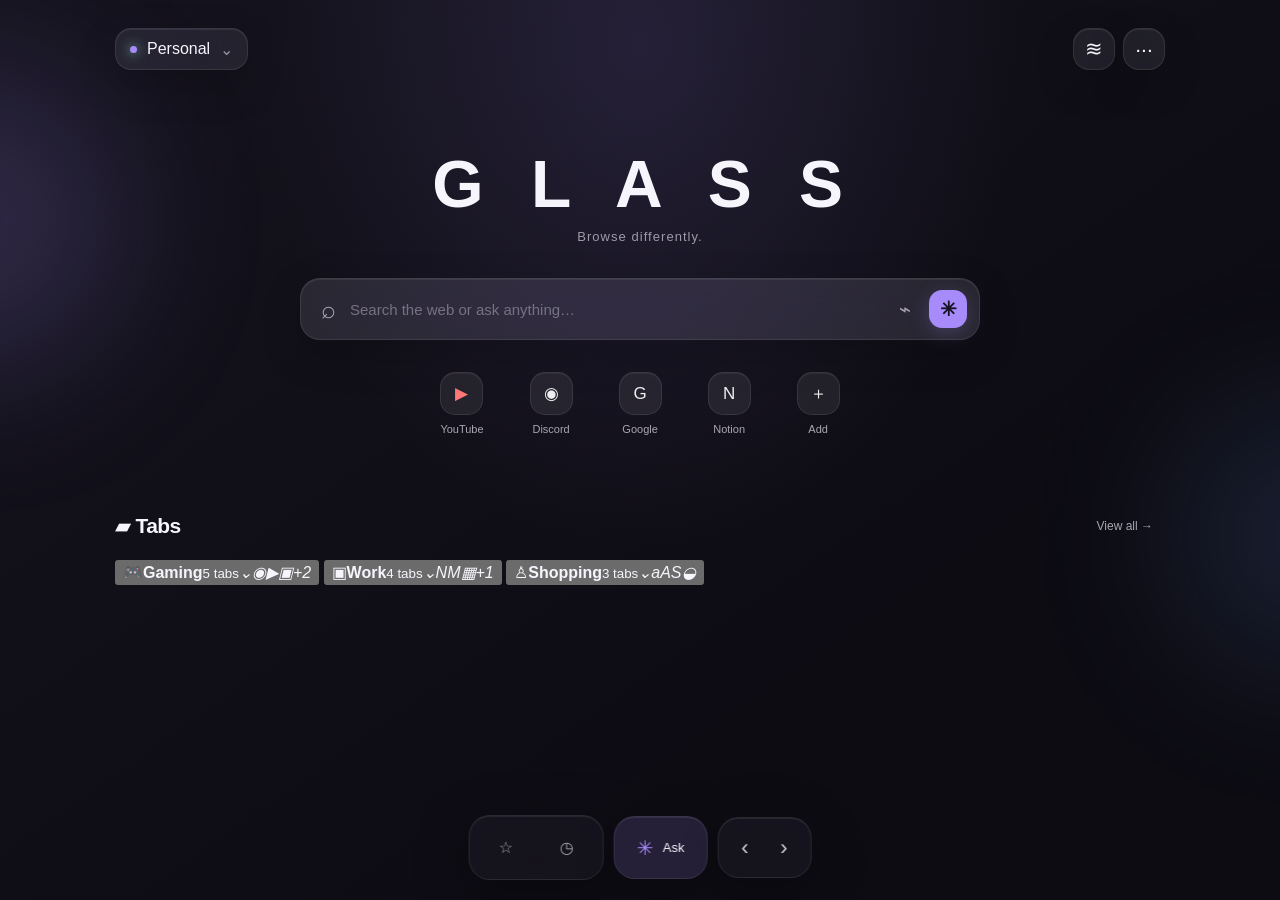
==== index.html @ ca9cbfee "Rebuild GLASS iOS home to match supplied reference" ====
<!doctype html>
<html lang="ru"><head>
<meta charset="UTF-8"><meta name="viewport" content="width=device-width, initial-scale=1, viewport-fit=cover">
<meta name="theme-color" content="#080510"><meta name="description" content="GLASS — browse differently.">
<link rel="manifest" href="./manifest.webmanifest"><link rel="stylesheet" href="./styles.css">
<title>GLASS · Browse differently</title></head><body>
<div class="ambient ambient-a"></div><div class="ambient ambient-b"></div>
<main class="app-shell glass-home">
<header class="topbar"><button class="space-switch glass" id="spaceButton"><span class="space-dot"></span><span>Personal</span><span class="chevron">⌄</span></button><div class="top-actions"><button class="icon-button glass" id="voiceButton" aria-label="Голосовой поиск">≋</button><button class="icon-button glass" id="menuButton" aria-label="Меню">···</button></div></header>
<section class="hero">
<h1>G L A S S</h1><p class="tagline">Browse differently.</p>
<form class="search glass" id="searchForm"><span class="search-icon">⌕</span><input id="searchInput" type="search" autocomplete="off" placeholder="Search the web or ask anything…" aria-label="Поиск"><span class="search-divider"></span><button type="button" id="searchVoice" aria-label="Голосовой поиск">⌁</button><button class="search-submit" type="submit" aria-label="Ask">✳</button></form>
<div class="quick-links" id="quickLinks">
<a class="quick-link" href="https://youtube.com"><span class="quick-icon youtube">▶</span><span>YouTube</span></a>
<a class="quick-link" href="https://discord.com"><span class="quick-icon">◉</span><span>Discord</span></a>
<a class="quick-link" href="https://google.com"><span class="quick-icon">G</span><span>Google</span></a>
<a class="quick-link" href="https://notion.so"><span class="quick-icon">N</span><span>Notion</span></a>
<button class="quick-link add-link" id="addShortcut"><span class="quick-icon">＋</span><span>Add</span></button>
</div></section>
<section class="tabs-home"><div class="section-heading"><h2><span class="tabs-glyph">▰</span> Tabs</h2><button class="text-button" id="manageSpaces">View all →</button></div>
<div class="home-tab-groups">
<button class="home-tab-card gaming" data-space="Gaming"><span class="home-card-head"><span>🎮</span><b>Gaming</b><small>5 tabs</small><i>⌄</i></span><span class="home-previews"><i>◉</i><i>▶</i><i>▣</i><i>+2</i></span></button>
<button class="home-tab-card work" data-space="Work"><span class="home-card-head"><span>▣</span><b>Work</b><small>4 tabs</small><i>⌄</i></span><span class="home-previews"><i>N</i><i>M</i><i>▦</i><i>+1</i></span></button>
<button class="home-tab-card shopping" data-space="Shopping"><span>♙</span><b>Shopping</b><small>3 tabs</small><i>⌄</i><span class="home-previews"><i>a</i><i>AS</i><i>◒</i></span></button>
</div></section></main>
<nav class="bottom-dock reference-dock"><div class="dock-group glass"><button class="dock-button" id="bookmarksButton" aria-label="Закладки">☆</button><button class="dock-button" id="historyButton" aria-label="История">◷</button></div><button class="ask-button glass" id="askButton"><span class="ask-spark">✳</span><span>Ask</span></button><div class="dock-group glass nav-group"><button class="nav-button" id="backButton" aria-label="Назад">‹</button><button class="nav-button" id="forwardButton" aria-label="Вперёд">›</button></div></nav>
<dialog id="appDialog" class="app-dialog glass"><button class="dialog-close" id="closeDialog">×</button><div id="dialogContent"></div></dialog><script src="./app.js"></script></body></html>
---- styles.css ----
:root{color-scheme:dark;--accent:#a78bfa;--accent-rgb:167,139,250;--bg:#111019;--panel:rgba(255,255,255,.075);--panel-border:rgba(255,255,255,.12);--blur:24px;--opacity:.075;--radius:24px;--glow:.34}*{box-sizing:border-box}html{min-height:100%;background:var(--bg)}body{margin:0;min-height:100vh;color:#f7f5fc;font-family:Inter,-apple-system,BlinkMacSystemFont,"Segoe UI",sans-serif;background:radial-gradient(ellipse at 50% 5%,rgba(var(--accent-rgb),.13),transparent 42%),linear-gradient(145deg,#15131e,#0d0c13 70%);overflow-x:hidden}.ambient{position:fixed;z-index:0;pointer-events:none;filter:blur(80px);opacity:.2;border-radius:50%}.ambient-a{width:300px;height:300px;background:var(--accent);top:8%;left:-180px}.ambient-b{width:260px;height:260px;background:#5277b9;right:-160px;top:45%}.app-shell{position:relative;z-index:1;width:min(100% - 40px,1050px);margin:0 auto;padding:28px 0 160px}.glass{background:rgba(255,255,255,var(--opacity));border:1px solid var(--panel-border);backdrop-filter:blur(var(--blur)) saturate(160%);-webkit-backdrop-filter:blur(var(--blur)) saturate(160%);box-shadow:0 12px 40px rgba(0,0,0,.16),inset 0 1px rgba(255,255,255,.07)}button,input{font:inherit;color:inherit}.topbar,.top-actions,.section-heading,.quick-links,.bottom-dock,.dock-group{display:flex;align-items:center}.topbar{justify-content:space-between}.space-switch,.icon-button{height:42px;border-radius:16px;padding:0 14px;display:flex;align-items:center;gap:10px}.space-switch,.icon-button,.dock-button,.nav-button,.ask-button,.text-button,.quick-link,.space-card{cursor:pointer}.space-dot{width:7px;height:7px;background:#8fe2bd;border-radius:50%;box-shadow:0 0 12px #8fe2bd}.chevron{opacity:.55}.top-actions{gap:8px}.icon-button{width:42px;justify-content:center;font-size:21px}.hero{text-align:center;padding:76px 0 68px}.brand-mark{margin:0 auto 14px;width:34px;height:34px;border-radius:12px;display:grid;place-items:center;color:#fff;font-weight:800;background:linear-gradient(145deg,rgba(var(--accent-rgb),.8),rgba(var(--accent-rgb),.18));box-shadow:0 0 35px rgba(var(--accent-rgb),var(--glow))}h1{font-size:clamp(42px,8vw,66px);letter-spacing:.22em;margin:0 0 7px 10px;font-weight:650}h1 span{color:var(--accent)}.tagline{margin:0 0 34px;color:#9e9aa9;letter-spacing:.08em;font-size:13px}.search{height:62px;border-radius:20px;display:flex;align-items:center;gap:12px;padding:0 12px 0 20px;width:min(100%,680px);margin:auto}.search-icon{font-size:25px;color:#aaa4b6}.search input{min-width:0;flex:1;background:none;border:0;outline:0;font-size:15px}.search input::placeholder{color:#777282}.search button{border:0;background:none;color:#aaa4b6;font-size:20px;cursor:pointer}.search .search-submit{width:38px;height:38px;border-radius:13px;background:var(--accent);color:#171321;font-weight:700}.quick-links{justify-content:center;gap:clamp(12px,3vw,30px);margin-top:27px;flex-wrap:wrap}.quick-link{display:flex;flex-direction:column;align-items:center;gap:8px;text-decoration:none;color:#aaa6b3;font-size:11px;background:none;border:0}.quick-icon{width:43px;height:43px;border-radius:15px;background:rgba(255,255,255,.07);border:1px solid rgba(255,255,255,.09);display:grid;place-items:center;font-size:17px;color:#eee}.youtube{color:#ff7777}.reddit{color:#ff986e}.spotify{color:#7ee0a2}.section-block{margin-top:8px}.section-heading{justify-content:space-between;margin-bottom:18px}.eyebrow,.card-label{font-size:9px;letter-spacing:.19em;color:#898494;margin:0 0 7px}.section-heading h2{font-size:21px;font-weight:550;letter-spacing:-.03em;margin:0}.text-button{border:0;background:none;color:#aaa3b5;font-size:12px}.space-grid{display:grid;grid-template-columns:repeat(3,1fr);gap:14px}.space-card{position:relative;overflow:hidden;text-align:left;min-height:174px;border-radius:var(--radius);padding:20px;border:1px solid rgba(255,255,255,.1);background:linear-gradient(135deg,rgba(255,255,255,.09),rgba(255,255,255,.025));display:flex;flex-direction:column;align-items:flex-start;gap:8px;transition:transform .25s,border-color .25s}.space-card:hover{transform:translateY(-3px);border-color:rgba(var(--accent-rgb),.5)}.space-card strong{font-size:22px;font-weight:550;z-index:1}.card-meta{font-size:10px;color:#9691a1;z-index:1}.card-arrow{position:absolute;right:19px;top:18px;color:#aaa4b4}.card-orb{position:absolute;width:120px;height:120px;border-radius:50%;right:-28px;bottom:-55px;filter:blur(2px);opacity:.28}.gaming .card-orb{background:#a47cff;box-shadow:0 0 65px #956cff}.work .card-orb{background:#68a9d8;box-shadow:0 0 65px #68a9d8}.shopping .card-orb{background:#e2a0b8;box-shadow:0 0 65px #e2a0b8}.mini-tabs{display:flex;gap:4px;margin-top:auto}.mini-tabs i{display:block;width:22px;height:3px;border-radius:4px;background:rgba(255,255,255,.2)}.recent-block{margin-top:34px}.empty-state{min-height:74px;border-radius:18px;display:flex;align-items:center;justify-content:center;gap:12px;color:#85808f;font-size:12px}.empty-symbol{font-size:19px}.bottom-dock{position:fixed;z-index:5;bottom:max(20px,env(safe-area-inset-bottom));left:50%;transform:translateX(-50%);gap:10px;max-width:calc(100% - 24px)}.dock-group{border-radius:21px;padding:7px;gap:3px}.dock-button{width:58px;height:49px;border:0;background:none;display:flex;flex-direction:column;align-items:center;justify-content:center;gap:3px;color:#aaa5b4}.dock-button span{font-size:18px}.dock-button small{font-size:9px}.ask-button{height:63px;border-radius:21px;padding:0 22px;display:flex;align-items:center;gap:9px;border:1px solid rgba(var(--accent-rgb),.4);font-size:13px;background:rgba(var(--accent-rgb),.18)}.ask-spark{font-size:20px;color:var(--accent)}.nav-group{gap:0}.nav-button{width:39px;height:45px;border:0;background:none;font-size:22px;color:#d4d0dc}.app-dialog{position:fixed;inset:auto 16px 110px auto;margin:0;width:min(390px,calc(100% - 32px));border-radius:24px;padding:28px;color:#f7f5fc}.app-dialog::backdrop{background:rgba(0,0,0,.45);backdrop-filter:blur(5px)}.dialog-close{position:absolute;right:14px;top:12px;border:0;background:none;color:#aaa;font-size:24px;cursor:pointer}.dialog-title{font-size:20px;margin:0 0 12px}.dialog-copy{color:#aaa4b4;font-size:13px;line-height:1.6}.dialog-input{width:100%;padding:13px;border:1px solid var(--panel-border);border-radius:13px;background:rgba(0,0,0,.2);outline:0;margin:8px 0}.dialog-action{border:0;border-radius:13px;background:var(--accent);color:#171321;padding:12px 17px;font-weight:650;margin-top:8px;cursor:pointer}.theme-row{display:flex;gap:9px;margin:18px 0}.theme-swatch{width:36px;height:36px;border-radius:50%;border:2px solid rgba(255,255,255,.35);cursor:pointer}.setting{display:block;margin:16px 0;color:#aaa4b4;font-size:12px}.setting input{display:block;width:100%;margin-top:9px;accent-color:var(--accent)}@media(max-width:650px){.app-shell{width:calc(100% - 30px);padding-top:17px}.hero{padding:65px 0 53px}.search{height:58px}.space-grid{grid-template-columns:1fr;gap:10px}.space-card{min-height:130px}.space-card strong{font-size:20px}.bottom-dock{gap:6px}.dock-group{padding:5px}.dock-button{width:43px}.ask-button{height:57px;padding:0 15px}.nav-button{width:32px}.recent-block{margin-top:28px}}@media(prefers-reduced-motion:reduce){*{scroll-behavior:auto!important;transition:none!important}}

/* GLASS Design System: shared visual language for every surface */
:root{
  --surface-1:rgba(255,255,255,var(--opacity));
  --surface-2:rgba(255,255,255,calc(var(--opacity) + .025));
  --surface-3:rgba(12,11,19,.42);
  --line-soft:rgba(255,255,255,.09);
  --line-strong:rgba(255,255,255,.16);
  --text-primary:#f7f5fc;
  --text-secondary:#aaa5b4;
  --text-muted:#797484;
  --control-height:44px;
  --control-radius:15px;
  --surface-shadow:0 14px 42px rgba(0,0,0,.18),inset 0 1px rgba(255,255,255,.075);
  --focus-ring:0 0 0 3px rgba(var(--accent-rgb),.22);
  --motion:180ms cubic-bezier(.2,.75,.25,1);
}
button,a,input,select,textarea{ -webkit-tap-highlight-color:transparent; }
button{font-family:inherit}
button:focus-visible,a:focus-visible,input:focus-visible,select:focus-visible,textarea:focus-visible{outline:0;box-shadow:var(--focus-ring)}
.glass,.space-card,.empty-state,.app-dialog,.search,.dock-group,.ask-button{
  border-color:var(--line-soft);
  box-shadow:var(--surface-shadow);
}
.glass{background:var(--surface-1);backdrop-filter:blur(var(--blur)) saturate(165%);-webkit-backdrop-filter:blur(var(--blur)) saturate(165%)}
button,.quick-link,.space-card,.dock-button,.nav-button,.text-button,.theme-swatch,.dialog-action{
  transition:background var(--motion),border-color var(--motion),color var(--motion),transform var(--motion),box-shadow var(--motion),opacity var(--motion);
}
button:active,.space-card:active,.quick-link:active{transform:scale(.975)}
.topbar{gap:12px}
.space-switch,.icon-button,.dock-group,.ask-button,.search,.empty-state,.space-card,.app-dialog{
  border:1px solid var(--line-soft);
}
.space-switch,.icon-button{background:var(--surface-1);box-shadow:var(--surface-shadow)}
.space-switch:hover,.icon-button:hover,.dock-button:hover,.nav-button:hover,.text-button:hover{background:var(--surface-2);color:var(--text-primary)}
.search{background:var(--surface-2)}
.search:focus-within{border-color:rgba(var(--accent-rgb),.48);box-shadow:var(--surface-shadow),var(--focus-ring)}
.search input{color:var(--text-primary)}
.search .search-submit{box-shadow:0 5px 20px rgba(var(--accent-rgb),.24)}
.quick-link{padding:5px 8px 7px;border-radius:17px}
.quick-link:hover{background:var(--surface-1);color:var(--text-primary)}
.quick-icon{background:var(--surface-1);border-color:var(--line-soft);box-shadow:inset 0 1px rgba(255,255,255,.06)}
.section-heading{gap:12px}
.eyebrow,.card-label{color:var(--text-muted)}
.section-heading h2,.dialog-title{color:var(--text-primary)}
.text-button{padding:9px 12px;border-radius:12px;color:var(--text-secondary)}
.space-card{background:linear-gradient(145deg,var(--surface-2),rgba(255,255,255,.018));}
.space-card:hover{background:linear-gradient(145deg,rgba(var(--accent-rgb),.13),rgba(255,255,255,.025));}
.empty-state{background:var(--surface-1)}
.bottom-dock{filter:drop-shadow(0 12px 28px rgba(0,0,0,.22))}
.dock-group{background:rgba(25,23,34,.72)}
.dock-button{border-radius:14px}
.dock-button:hover{color:var(--text-primary)}
.dock-button.is-active{color:var(--accent);background:rgba(var(--accent-rgb),.12)}
.ask-button{background:rgba(var(--accent-rgb),.16);color:var(--text-primary)}
.ask-button:hover{background:rgba(var(--accent-rgb),.25);border-color:rgba(var(--accent-rgb),.42)}
.nav-button{border-radius:13px}
.app-dialog{background:rgba(24,22,33,.88);backdrop-filter:blur(calc(var(--blur) + 8px)) saturate(170%);-webkit-backdrop-filter:blur(calc(var(--blur) + 8px)) saturate(170%);box-shadow:0 24px 80px rgba(0,0,0,.38),inset 0 1px rgba(255,255,255,.1)}
.app-dialog::backdrop{background:rgba(5,4,9,.58);backdrop-filter:blur(8px)}
.dialog-close{width:34px;height:34px;border-radius:12px;background:var(--surface-1);border:1px solid var(--line-soft);display:grid;place-items:center}
.dialog-close:hover{background:var(--surface-2);color:white}
.dialog-copy{color:var(--text-secondary)}
.dialog-input,.setting select,.setting input:not([type=range]),.setting textarea{
  width:100%;min-height:var(--control-height);padding:0 14px;border:1px solid var(--line-strong);border-radius:var(--control-radius);
  color:var(--text-primary);background:var(--surface-3);outline:0;box-shadow:inset 0 1px rgba(255,255,255,.035)
}
.dialog-input:focus{border-color:rgba(var(--accent-rgb),.55);box-shadow:var(--focus-ring)}
.dialog-action{min-height:var(--control-height);padding:0 17px;border:1px solid rgba(var(--accent-rgb),.3);border-radius:var(--control-radius);background:rgba(var(--accent-rgb),.2);color:var(--text-primary);font-weight:600}
.dialog-action:hover{background:rgba(var(--accent-rgb),.32);border-color:rgba(var(--accent-rgb),.55)}
.theme-row{gap:12px}
.theme-swatch{width:39px;height:39px;border:2px solid rgba(255,255,255,.24);box-shadow:0 5px 18px rgba(0,0,0,.2)}
.theme-swatch:hover{transform:translateY(-2px) scale(1.06)}
.setting{color:var(--text-secondary);font-weight:500}
.setting input[type=range]{height:5px;border-radius:99px;accent-color:var(--accent);cursor:pointer}
.app-dialog .eyebrow{margin-bottom:9px}
@media(max-width:650px){
  .quick-link{min-width:54px}
  .app-dialog{inset:auto 10px max(94px,calc(env(safe-area-inset-bottom) + 84px)) 10px;width:auto;max-height:72dvh;overflow:auto}
  .space-card{border-radius:var(--radius)}
}
@media(prefers-reduced-motion:reduce){button,a,.space-card{transition:none!important}}


/* Unified panel components */
.panel-list{display:grid;gap:8px;margin:20px 0 8px}
.panel-row{width:100%;min-height:62px;display:flex;align-items:center;gap:13px;padding:10px 12px;text-align:left;border:1px solid var(--line-soft);border-radius:17px;background:var(--surface-1);color:var(--text-primary);box-shadow:inset 0 1px rgba(255,255,255,.045)}
.panel-row:hover{background:var(--surface-2);border-color:var(--line-strong)}
.row-icon{width:38px;height:38px;flex:0 0 38px;border-radius:13px;display:grid;place-items:center;background:rgba(var(--accent-rgb),.13);color:var(--accent);font-size:17px;border:1px solid rgba(var(--accent-rgb),.16)}
.row-main{min-width:0;flex:1;display:grid;gap:4px}
.row-main strong{font-size:13px;font-weight:600}
.row-main small{font-size:10px;color:var(--text-muted);overflow:hidden;text-overflow:ellipsis;white-space:nowrap}
.row-trail{color:var(--text-muted);font-size:16px;padding:0 4px}
.row-remove{width:32px;height:32px;border:1px solid var(--line-soft);border-radius:11px;background:var(--surface-3);color:var(--text-secondary);font-size:18px}
.static-row{cursor:default}
.empty-panel{min-height:150px;display:grid;place-content:center;justify-items:center;gap:8px;border:1px dashed var(--line-strong);border-radius:18px;color:var(--text-secondary)}
.empty-panel>span{font-size:25px;color:var(--accent)}
.empty-panel strong{font-size:13px;color:var(--text-primary)}
.empty-panel small{font-size:11px;color:var(--text-muted)}
.theme-grid{display:grid;grid-template-columns:repeat(4,minmax(0,1fr));gap:9px;margin:20px 0}
.theme-choice{min-width:0;display:grid;justify-items:center;gap:8px;padding:11px 5px;border:1px solid var(--line-soft);border-radius:16px;background:var(--surface-1);color:var(--text-secondary);font-size:10px}
.theme-choice i{width:27px;height:27px;border-radius:50%;background:var(--swatch);box-shadow:0 0 22px color-mix(in srgb,var(--swatch) 45%,transparent);border:2px solid rgba(255,255,255,.32)}
.theme-choice.selected{border-color:rgba(var(--accent-rgb),.7);background:rgba(var(--accent-rgb),.12);color:var(--text-primary)}
.setting output{float:right;color:var(--text-primary);font-variant-numeric:tabular-nums}
.panel-preview{display:flex;align-items:center;gap:11px;padding:13px;margin:20px 0 10px;border:1px solid var(--line-soft);border-radius:17px;background:linear-gradient(135deg,var(--surface-2),var(--surface-3));box-shadow:var(--surface-shadow)}
.preview-dot{width:9px;height:9px;border-radius:50%;background:var(--accent);box-shadow:0 0 14px var(--accent)}
.panel-preview div{flex:1;display:grid;gap:4px}
.panel-preview strong{font-size:12px}
.panel-preview small{font-size:10px;color:var(--text-muted)}
.preview-chip{padding:7px 10px;border:1px solid rgba(var(--accent-rgb),.3);border-radius:10px;background:rgba(var(--accent-rgb),.15);font-size:9px;letter-spacing:.12em;color:var(--text-primary)}
.app-dialog .dialog-action{width:100%;margin-top:12px}
@media(max-width:650px){.theme-grid{gap:6px}.theme-choice{padding:10px 3px}.panel-row{min-height:58px}}

/* Tab manager */
.tab-group{margin:18px 0 22px}
.tab-group-head{display:flex;align-items:center;justify-content:space-between;margin-bottom:10px}
.tab-group-head .eyebrow{margin:0 0 4px}
.tab-group-head h3{font-size:15px;font-weight:600;margin:0}
.tab-count{font-size:10px;color:var(--text-secondary);padding:5px 9px;border:1px solid var(--line-soft);border-radius:20px;background:var(--surface-1)}
.tab-card-list{display:grid;gap:8px}
.tab-card{display:flex;align-items:center;gap:10px;padding:11px;border:1px solid var(--line-soft);border-radius:17px;background:var(--surface-1);min-width:0}
.tab-favicon{width:36px;height:36px;flex:0 0 36px;display:grid;place-items:center;border-radius:12px;background:rgba(var(--accent-rgb),.16);color:var(--accent);font-weight:700}
.tab-card-main{flex:1;min-width:0;display:grid;gap:5px}
.tab-card-main strong{font-size:12px;overflow:hidden;text-overflow:ellipsis;white-space:nowrap}
.tab-card-main small{font-size:9px;color:var(--text-muted);overflow:hidden;text-overflow:ellipsis;white-space:nowrap}
.tab-move{width:max-content;max-width:100%;border:1px solid var(--line-soft);border-radius:8px;padding:4px 7px;background:var(--surface-3);color:var(--text-secondary);font-size:10px}
.tab-card-actions{display:flex;gap:5px}
.tab-card-actions button{width:31px;height:31px;border:1px solid var(--line-soft);border-radius:10px;background:var(--surface-2);color:var(--text-primary)}
.tab-card-actions .tab-close{color:#d89aa8}
.tab-add-row{display:flex;gap:8px;align-items:center;margin:8px 0 16px}
.tab-add-row .dialog-input{margin:0;min-width:0;flex:1}
.tab-add-row .dialog-action{width:auto;white-space:nowrap;margin:0;padding:0 12px}
.tab-search{margin:8px 0 10px}
@media(max-width:430px){.tab-card{gap:7px;padding:9px}.tab-card-actions button{width:29px;height:29px}.tab-favicon{width:32px;height:32px;flex-basis:32px}}

.tab-add-row .tab-space-select{min-height:44px;max-width:112px;padding:0 8px;border:1px solid var(--line-soft);border-radius:13px;background:var(--surface-3);color:var(--text-primary);font-size:10px}
.tab-add-row .tab-space-select option{background:#191722;color:#f7f5fc}
@media(max-width:390px){.tab-add-row{flex-wrap:wrap}.tab-add-row .dialog-input{flex-basis:100%}.tab-add-row .tab-space-select{flex:1;max-width:none}}

/* Custom workspace management */
.workspace-row{display:flex;gap:7px;align-items:stretch}
.workspace-row .workspace-select{flex:1;min-width:0}
.workspace-edit{width:43px;flex:0 0 43px;border:1px solid var(--line-soft);border-radius:15px;background:var(--surface-1);color:var(--text-secondary);letter-spacing:2px}
.workspace-edit:hover{background:var(--surface-2);color:var(--text-primary)}
.space-color{display:block;width:100%;height:45px;padding:5px;border:1px solid var(--line-strong);border-radius:13px;background:var(--surface-3)}
.danger-action{background:rgba(220,90,110,.13);border-color:rgba(220,90,110,.3);color:#f0a4b1}
.danger-action:hover{background:rgba(220,90,110,.22);border-color:rgba(220,90,110,.5)}
.workspace-select{border:0}
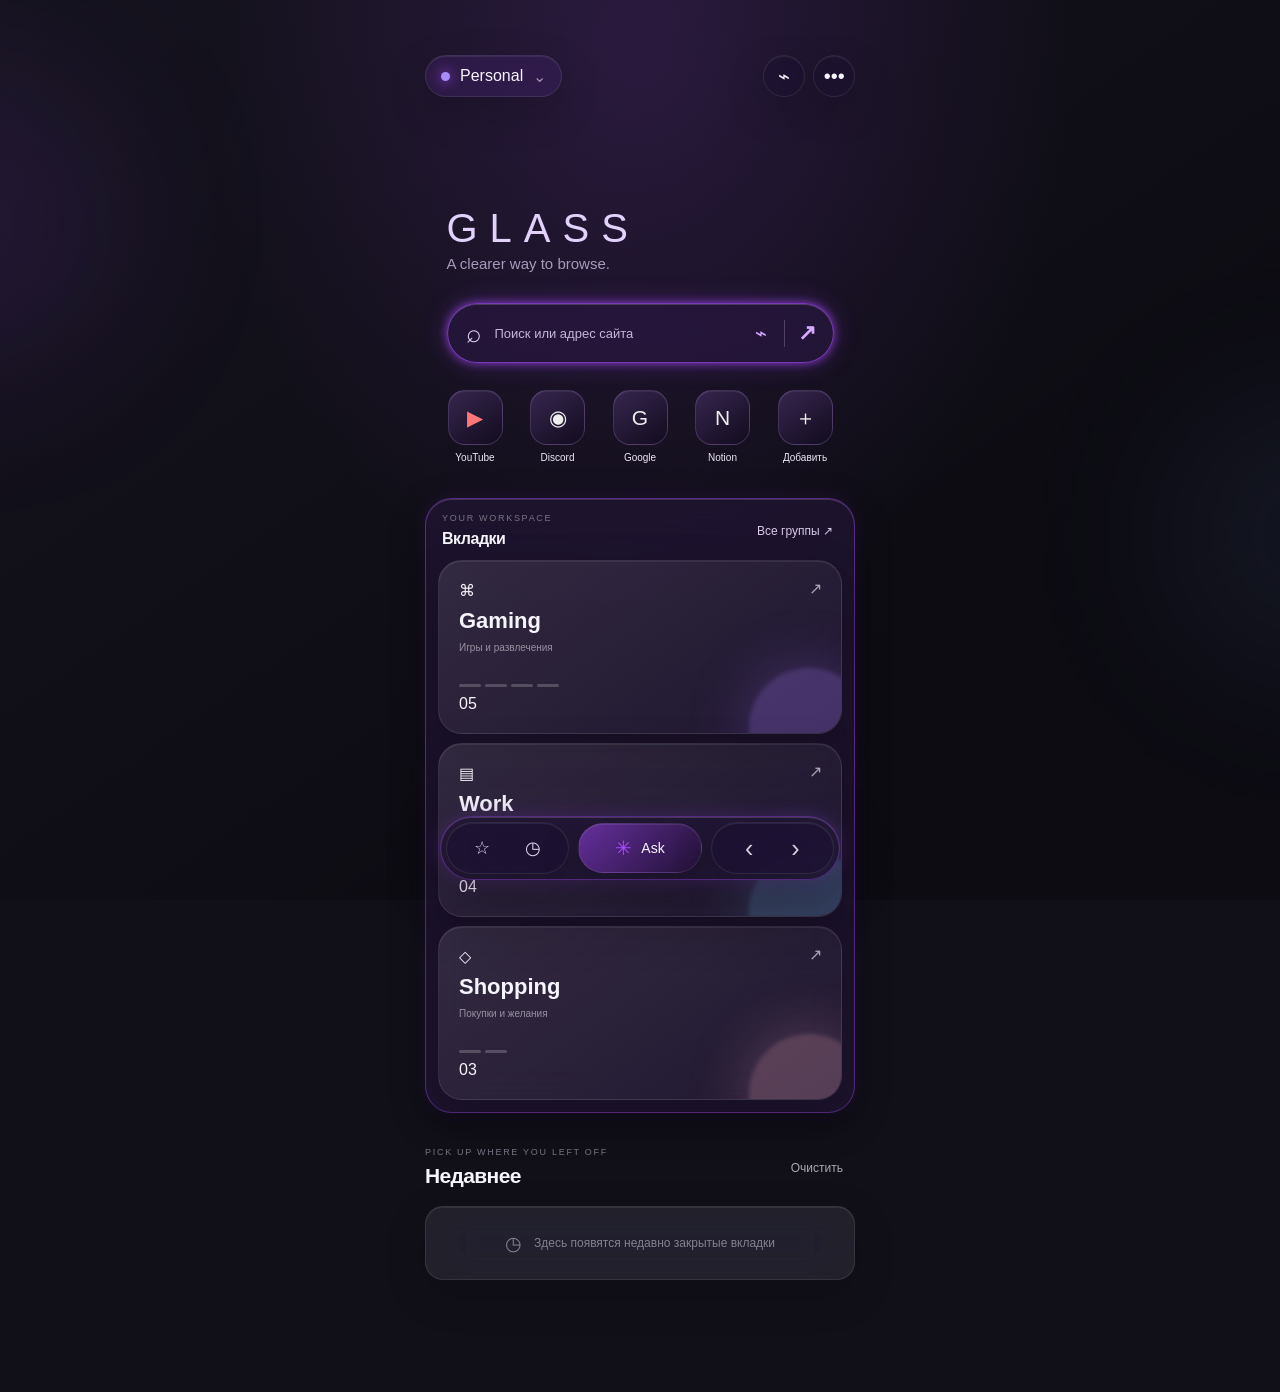
==== commit 792852cb: "Rebuild GLASS home screen structure" ====
--- a/index.html
+++ b/index.html
@@ -1,27 +1,67 @@
 <!doctype html>
-<html lang="ru"><head>
-<meta charset="UTF-8"><meta name="viewport" content="width=device-width, initial-scale=1, viewport-fit=cover">
-<meta name="theme-color" content="#080510"><meta name="description" content="GLASS — browse differently.">
-<link rel="manifest" href="./manifest.webmanifest"><link rel="stylesheet" href="./styles.css">
-<title>GLASS · Browse differently</title></head><body>
-<div class="ambient ambient-a"></div><div class="ambient ambient-b"></div>
+<html lang="ru">
+<head>
+<meta charset="UTF-8">
+<meta name="viewport" content="width=device-width, initial-scale=1, viewport-fit=cover">
+<meta name="theme-color" content="#090a12">
+<meta name="description" content="GLASS — your personal browser space.">
+<link rel="manifest" href="./manifest.webmanifest">
+<link rel="stylesheet" href="./styles.css">
+<title>GLASS</title>
+</head>
+<body>
+<div class="ambient ambient-a"></div><div class="ambient ambient-b"></div><div class="ambient ambient-c"></div>
 <main class="app-shell glass-home">
-<header class="topbar"><button class="space-switch glass" id="spaceButton"><span class="space-dot"></span><span>Personal</span><span class="chevron">⌄</span></button><div class="top-actions"><button class="icon-button glass" id="voiceButton" aria-label="Голосовой поиск">≋</button><button class="icon-button glass" id="menuButton" aria-label="Меню">···</button></div></header>
-<section class="hero">
-<h1>G L A S S</h1><p class="tagline">Browse differently.</p>
-<form class="search glass" id="searchForm"><span class="search-icon">⌕</span><input id="searchInput" type="search" autocomplete="off" placeholder="Search the web or ask anything…" aria-label="Поиск"><span class="search-divider"></span><button type="button" id="searchVoice" aria-label="Голосовой поиск">⌁</button><button class="search-submit" type="submit" aria-label="Ask">✳</button></form>
-<div class="quick-links" id="quickLinks">
-<a class="quick-link" href="https://youtube.com"><span class="quick-icon youtube">▶</span><span>YouTube</span></a>
-<a class="quick-link" href="https://discord.com"><span class="quick-icon">◉</span><span>Discord</span></a>
-<a class="quick-link" href="https://google.com"><span class="quick-icon">G</span><span>Google</span></a>
-<a class="quick-link" href="https://notion.so"><span class="quick-icon">N</span><span>Notion</span></a>
-<button class="quick-link add-link" id="addShortcut"><span class="quick-icon">＋</span><span>Add</span></button>
-</div></section>
-<section class="tabs-home"><div class="section-heading"><h2><span class="tabs-glyph">▰</span> Tabs</h2><button class="text-button" id="manageSpaces">View all →</button></div>
-<div class="home-tab-groups">
-<button class="home-tab-card gaming" data-space="Gaming"><span class="home-card-head"><span>🎮</span><b>Gaming</b><small>5 tabs</small><i>⌄</i></span><span class="home-previews"><i>◉</i><i>▶</i><i>▣</i><i>+2</i></span></button>
-<button class="home-tab-card work" data-space="Work"><span class="home-card-head"><span>▣</span><b>Work</b><small>4 tabs</small><i>⌄</i></span><span class="home-previews"><i>N</i><i>M</i><i>▦</i><i>+1</i></span></button>
-<button class="home-tab-card shopping" data-space="Shopping"><span>♙</span><b>Shopping</b><small>3 tabs</small><i>⌄</i><span class="home-previews"><i>a</i><i>AS</i><i>◒</i></span></button>
-</div></section></main>
-<nav class="bottom-dock reference-dock"><div class="dock-group glass"><button class="dock-button" id="bookmarksButton" aria-label="Закладки">☆</button><button class="dock-button" id="historyButton" aria-label="История">◷</button></div><button class="ask-button glass" id="askButton"><span class="ask-spark">✳</span><span>Ask</span></button><div class="dock-group glass nav-group"><button class="nav-button" id="backButton" aria-label="Назад">‹</button><button class="nav-button" id="forwardButton" aria-label="Вперёд">›</button></div></nav>
-<dialog id="appDialog" class="app-dialog glass"><button class="dialog-close" id="closeDialog">×</button><div id="dialogContent"></div></dialog><script src="./app.js"></script></body></html>+  <header class="topbar">
+    <button class="space-switch glass" id="spaceButton"><span class="space-dot"></span><span>Personal</span><span class="chevron">⌄</span></button>
+    <div class="top-actions">
+      <button class="icon-button glass" id="voiceButton" aria-label="Голосовой поиск">⌁</button>
+      <button class="icon-button glass" id="menuButton" aria-label="Меню">•••</button>
+    </div>
+  </header>
+  <section class="hero">
+    <div class="brand-emblem"><span></span><i></i></div>
+    <h1>GLASS</h1>
+    <p class="tagline">A clearer way to browse.</p>
+    <form class="search glass" id="searchForm">
+      <span class="search-icon">⌕</span>
+      <input id="searchInput" type="search" autocomplete="off" placeholder="Поиск или адрес сайта" aria-label="Поиск">
+      <button type="button" id="searchVoice" aria-label="Голосовой поиск">⌁</button>
+      <span class="search-divider"></span>
+      <button class="search-submit" type="submit" aria-label="Искать">↗</button>
+    </form>
+    <div class="quick-links" id="quickLinks">
+      <a class="quick-link" href="https://youtube.com"><span class="quick-icon youtube">▶</span><span>YouTube</span></a>
+      <a class="quick-link" href="https://discord.com"><span class="quick-icon discord">◉</span><span>Discord</span></a>
+      <a class="quick-link" href="https://google.com"><span class="quick-icon google">G</span><span>Google</span></a>
+      <a class="quick-link" href="https://notion.so"><span class="quick-icon notion">N</span><span>Notion</span></a>
+      <button class="quick-link add-link" id="addShortcut"><span class="quick-icon">＋</span><span>Добавить</span></button>
+    </div>
+  </section>
+  <section class="tabs-home">
+    <div class="section-heading">
+      <div><p class="eyebrow">YOUR WORKSPACE</p><h2>Вкладки</h2></div>
+      <button class="text-button" id="manageSpaces">Все группы <span>↗</span></button>
+    </div>
+    <div class="home-tab-groups">
+      <button class="space-card gaming" data-space="Gaming"><span class="card-top"><span class="card-icon">⌘</span><span class="card-arrow">↗</span></span><strong>Gaming</strong><span class="card-meta">Игры и развлечения</span><span class="mini-tabs"><i></i><i></i><i></i><i></i></span><span class="card-count">05</span><span class="card-orb"></span></button>
+      <button class="space-card work" data-space="Work"><span class="card-top"><span class="card-icon">▤</span><span class="card-arrow">↗</span></span><strong>Work</strong><span class="card-meta">Работа и проекты</span><span class="mini-tabs"><i></i><i></i><i></i></span><span class="card-count">04</span><span class="card-orb"></span></button>
+      <button class="space-card shopping" data-space="Shopping"><span class="card-top"><span class="card-icon">◇</span><span class="card-arrow">↗</span></span><strong>Shopping</strong><span class="card-meta">Покупки и желания</span><span class="mini-tabs"><i></i><i></i></span><span class="card-count">03</span><span class="card-orb"></span></button>
+    </div>
+  </section>
+  <section class="recent-block">
+    <div class="section-heading"><div><p class="eyebrow">PICK UP WHERE YOU LEFT OFF</p><h2>Недавнее</h2></div><button class="text-button" id="clearRecent">Очистить</button></div>
+    <div class="empty-state glass"><span class="empty-symbol">◷</span><span>Здесь появятся недавно закрытые вкладки</span></div>
+  </section>
+</main>
+<nav class="bottom-dock reference-dock">
+  <div class="dock-group glass">
+    <button class="dock-button" id="bookmarksButton" aria-label="Закладки"><span>☆</span><small>Закладки</small></button>
+    <button class="dock-button" id="historyButton" aria-label="История"><span>◷</span><small>История</small></button>
+  </div>
+  <button class="ask-button glass" id="askButton"><span class="ask-spark">✳</span><span>Ask</span></button>
+  <div class="dock-group glass nav-group"><button class="nav-button" id="backButton" aria-label="Назад">‹</button><button class="nav-button" id="forwardButton" aria-label="Вперёд">›</button></div>
+</nav>
+<dialog id="appDialog" class="app-dialog glass"><button class="dialog-close" id="closeDialog">×</button><div id="dialogContent"></div></dialog>
+<script src="./app.js"></script>
+</body></html>
--- a/styles.css
+++ b/styles.css
@@ -146,3 +146,126 @@
 .danger-action{background:rgba(220,90,110,.13);border-color:rgba(220,90,110,.3);color:#f0a4b1}
 .danger-action:hover{background:rgba(220,90,110,.22);border-color:rgba(220,90,110,.5)}
 .workspace-select{border:0}
+
+/* Reference-matched iPhone home screen */
+html,body{min-height:100%;background:#080510}
+body{background:radial-gradient(ellipse 65% 40% at 53% -8%,rgba(var(--accent-rgb),.32),transparent 70%),radial-gradient(ellipse 48% 42% at 100% 42%,rgba(var(--accent-rgb),.22),transparent 72%),radial-gradient(ellipse 48% 38% at 0% 82%,rgba(var(--accent-rgb),.2),transparent 72%),linear-gradient(145deg,#080611,#0b0715 58%,#05040a)}
+.ambient{opacity:.12;filter:blur(90px)}
+.app-shell.glass-home{width:min(100% - 34px,430px);min-height:100svh;padding:clamp(35px,6svh,60px) 0 calc(112px + env(safe-area-inset-bottom))}
+.glass-home .topbar{height:44px}
+.glass-home .space-switch{border-radius:30px;background:rgba(54,32,83,.58);padding:0 15px}
+.glass-home .space-dot{width:9px;height:9px;background:var(--accent);box-shadow:0 0 13px var(--accent)}
+.glass-home .icon-button{width:42px;height:42px;border-radius:50%;background:rgba(26,17,43,.55);font-size:20px}
+.glass-home .hero{text-align:left;padding:clamp(78px,12svh,116px) 5% 0}
+.glass-home .hero h1{font-size:clamp(32px,8vw,40px);font-weight:300;letter-spacing:.3em;margin:0;color:#e2d1fa;white-space:nowrap}
+.glass-home .tagline{font-size:15px;letter-spacing:0;color:#a99abb;margin:4px 0 31px}
+.glass-home .search{width:100%;height:60px;border-radius:36px;padding:0 15px 0 18px;gap:11px;background:rgba(41,25,62,.68);border:1px solid rgba(var(--accent-rgb),.65);box-shadow:0 0 10px rgba(var(--accent-rgb),.7),0 0 26px rgba(var(--accent-rgb),.25),inset 0 1px rgba(255,255,255,.17)}
+.glass-home .search-icon{font-size:26px;color:#e1d2f4}
+.glass-home .search input{font-size:13px}
+.glass-home .search input::placeholder{color:#c5b7d8}
+.search-divider{height:27px;width:1px;background:rgba(220,196,244,.25)}
+.glass-home .search button{font-size:20px;color:#d6aaff}
+.glass-home .search .search-submit{width:auto;height:auto;background:none;color:#d6aaff;box-shadow:none;font-size:22px;padding:2px}
+.glass-home .quick-links{justify-content:space-between;gap:4px;flex-wrap:nowrap;margin-top:27px}
+.glass-home .quick-link{min-width:0;padding:0 1px 5px;gap:7px;color:#eee8f5;font-size:10px}
+.glass-home .quick-icon{width:55px;height:55px;border-radius:17px;font-size:21px;background:linear-gradient(145deg,rgba(58,39,83,.92),rgba(18,13,30,.96));border:1px solid rgba(204,165,255,.22)}
+.glass-home .section-block{display:none}
+.tabs-home{margin:30px 0 0;padding:14px 12px 12px;border-radius:27px;background:rgba(34,22,53,.72);border:1px solid rgba(var(--accent-rgb),.42);backdrop-filter:blur(var(--blur));-webkit-backdrop-filter:blur(var(--blur));box-shadow:inset 0 1px rgba(255,255,255,.15),0 10px 34px #0006,0 0 20px rgba(var(--accent-rgb),.13)}
+.tabs-home .section-heading{margin:0 4px 12px;justify-content:space-between}
+.tabs-home .section-heading h2{font-size:16px;font-weight:600;margin:0}
+.tabs-glyph{font-size:21px;color:var(--accent);margin-right:8px}
+.tabs-home .text-button{font-size:12px;padding:5px;color:#d9c9eb}
+.home-tab-groups{display:grid;gap:9px}
+.home-tab-card{display:grid;grid-template-columns:1fr auto;gap:8px 6px;width:100%;padding:10px 11px;border-radius:19px;text-align:left;color:#f6f0fc;background:rgba(26,18,43,.78);border:1px solid rgba(206,173,239,.14);box-shadow:inset 4px 0 var(--accent),0 5px 16px #0003}
+.home-card-head{grid-column:1/-1;display:flex;align-items:center;gap:9px;font-size:14px}
+.home-card-head>b{font-weight:550;flex:1}
+.home-card-head small,.home-tab-card>small{font-size:10px;color:#a997c0}
+.home-card-head i,.home-tab-card>i{font-style:normal;color:#d9c9eb;font-size:17px}
+.home-previews{display:flex;gap:7px}
+.home-previews i{font-style:normal;width:48px;height:42px;border-radius:10px;display:grid;place-items:center;background:linear-gradient(145deg,#302448,#11101b);border:1px solid rgba(255,255,255,.12);font-size:15px;color:#eee}
+.home-previews i:last-child{background:rgba(48,34,70,.9);font-size:12px}
+.bottom-dock.reference-dock{width:min(92%,400px);height:64px;display:grid;grid-template-columns:1fr 1fr 1fr;gap:9px;padding:5px;border-radius:38px;background:rgba(34,23,54,.78);border:1px solid rgba(var(--accent-rgb),.42);backdrop-filter:blur(28px);-webkit-backdrop-filter:blur(28px);box-shadow:0 0 22px rgba(var(--accent-rgb),.22),inset 0 1px rgba(255,255,255,.16)}
+.reference-dock .dock-group{height:52px;justify-content:space-evenly;padding:3px 8px;border-radius:30px;background:rgba(25,17,41,.56)}
+.reference-dock .dock-button{width:40px;height:42px;font-size:21px;display:grid;place-items:center;color:#e4d9f1}
+.reference-dock .dock-button small{display:none}
+.reference-dock .ask-button{height:50px;justify-content:center;border-radius:28px;padding:0 12px;background:linear-gradient(135deg,rgba(var(--accent-rgb),.5),rgba(34,18,53,.95));font-size:14px}
+.reference-dock .nav-button{width:34px;height:42px;font-size:25px}
+@media(max-width:650px){.app-shell.glass-home{width:90%;padding-top:clamp(35px,6svh,58px)}.glass-home .hero{padding-top:clamp(75px,12svh,108px)}.glass-home .quick-icon{width:clamp(48px,14vw,57px);height:clamp(48px,14vw,57px)}.tabs-home{margin-top:27px}.home-previews i{width:clamp(40px,11vw,48px)}}
+
+
+/* Personal appearance studio */
+:root{--user-wallpaper:none;--user-bg:#111019}
+body{
+  background-color:var(--user-bg);
+  background-image:var(--user-wallpaper),radial-gradient(ellipse at 50% 5%,rgba(var(--accent-rgb),.16),transparent 48%),linear-gradient(145deg,#15131e,#0d0c13 70%);
+  background-position:center,center,center;background-size:cover,auto,auto;background-attachment:fixed,fixed,fixed;
+}
+body:has(.app-dialog[open]) .ambient{opacity:.14}
+.appearance-studio{display:grid;gap:16px;margin-top:18px}
+.studio-section{padding:14px;border:1px solid var(--line-soft);border-radius:18px;background:rgba(255,255,255,.025)}
+.studio-section h3{margin:0 0 12px;font-size:12px;letter-spacing:.08em;text-transform:uppercase;color:var(--text-secondary);font-weight:650}
+.studio-grid{display:grid;grid-template-columns:repeat(4,minmax(0,1fr));gap:8px}
+.studio-theme{min-width:0;display:grid;justify-items:center;gap:7px;padding:10px 4px;border:1px solid var(--line-soft);border-radius:14px;background:var(--surface-1);color:var(--text-secondary);font-size:10px}
+.studio-theme i{width:27px;height:27px;border-radius:50%;background:var(--swatch);box-shadow:0 0 22px color-mix(in srgb,var(--swatch) 55%,transparent);border:2px solid rgba(255,255,255,.32)}
+.studio-theme.selected{border-color:rgba(var(--accent-rgb),.75);background:rgba(var(--accent-rgb),.13);color:var(--text-primary)}
+.studio-control{display:grid;grid-template-columns:1fr auto;gap:8px 12px;align-items:center;margin:13px 0;color:var(--text-secondary);font-size:11px}
+.studio-control input[type=range]{grid-column:1/-1;width:100%;accent-color:var(--accent)}
+.studio-control output{color:var(--text-primary);font-variant-numeric:tabular-nums}
+.studio-color-row{display:flex;align-items:center;justify-content:space-between;gap:12px;margin:11px 0;color:var(--text-secondary);font-size:11px}
+.studio-color-row input[type=color]{width:44px;height:34px;padding:2px;border:1px solid var(--line-strong);border-radius:10px;background:var(--surface-3)}
+.studio-wallpaper{display:grid;grid-template-columns:1fr 1fr;gap:8px}
+.studio-wallpaper button,.studio-wallpaper label{min-height:40px;display:grid;place-items:center;padding:8px;border:1px solid var(--line-soft);border-radius:12px;background:var(--surface-1);color:var(--text-secondary);font-size:10px;cursor:pointer}
+.studio-wallpaper input{display:none}
+.studio-saved{display:grid;gap:7px;margin-top:10px}
+.studio-saved-row{display:flex;align-items:center;gap:8px}
+.studio-saved-row button:first-child{flex:1;text-align:left;min-width:0}
+.studio-saved-row button{min-height:38px;padding:8px 11px;border:1px solid var(--line-soft);border-radius:11px;background:var(--surface-1);color:var(--text-secondary);font-size:10px}
+.studio-save{display:flex;gap:8px;margin-top:10px}
+.studio-save input{min-width:0;flex:1;height:40px;padding:0 11px;border:1px solid var(--line-strong);border-radius:11px;background:var(--surface-3);color:var(--text-primary)}
+.studio-save button{padding:0 12px;border:1px solid rgba(var(--accent-rgb),.35);border-radius:11px;background:rgba(var(--accent-rgb),.18);color:var(--text-primary);font-size:10px}
+.studio-note{margin:9px 0 0;color:var(--text-muted);font-size:9px;line-height:1.5}
+@media(max-width:650px){.appearance-studio{gap:11px}.studio-section{padding:12px}.studio-grid{gap:6px}.studio-theme{font-size:9px}}
+
+
+/* Private mode visual state and transition */
+body,.app-shell,.bottom-dock,.app-dialog{
+  transition:background-color .38s ease,filter .38s ease,border-color .38s ease,box-shadow .38s ease;
+}
+.private-mode{
+  background-color:#080d12;
+  background-image:radial-gradient(ellipse at 50% 4%,rgba(89,153,184,.17),transparent 48%),linear-gradient(145deg,#071018,#080b12 70%)!important;
+}
+.private-mode .glass-home .search{
+  border-color:rgba(112,177,204,.55);
+  box-shadow:0 0 12px rgba(85,157,188,.32),inset 0 1px rgba(255,255,255,.12);
+}
+.private-mode .tabs-home,.private-mode .bottom-dock.reference-dock{
+  border-color:rgba(112,177,204,.34);
+  box-shadow:0 0 22px rgba(85,157,188,.1),inset 0 1px rgba(255,255,255,.12);
+}
+.private-mode .space-switch .space-dot{background:#78b7ce;box-shadow:0 0 12px #78b7ce}
+.private-mode-badge{
+  position:absolute;top:calc(100% + 12px);left:50%;transform:translateX(-50%);
+  display:flex;align-items:center;gap:7px;white-space:nowrap;
+  padding:7px 12px;border:1px solid rgba(126,184,207,.3);border-radius:20px;
+  background:rgba(15,34,45,.76);color:#b8dce9;font-size:10px;letter-spacing:.025em;
+  backdrop-filter:blur(18px);-webkit-backdrop-filter:blur(18px);
+  box-shadow:0 5px 18px rgba(0,0,0,.18);z-index:4;
+  animation:privateBadgeIn .34s ease both;
+}
+.private-mode-badge span{width:6px;height:6px;border-radius:50%;background:#79c5dc;box-shadow:0 0 9px #79c5dc}
+.private-menu-entry{
+  display:flex;align-items:center;justify-content:space-between;gap:12px;
+  margin-top:14px;padding:14px;border:1px solid rgba(112,177,204,.24);
+  border-radius:16px;background:rgba(76,142,170,.08)
+}
+.private-menu-entry div{display:grid;gap:4px;min-width:0}
+.private-menu-entry strong{font-size:12px;color:var(--text-primary)}
+.private-menu-entry small{font-size:10px;color:var(--text-muted)}
+.private-menu-entry button{
+  flex:0 0 auto;padding:9px 12px;border:1px solid rgba(112,177,204,.32);
+  border-radius:11px;background:rgba(76,142,170,.16);color:#b8dce9;font-size:10px
+}
+.private-mode .tab-favicon{background:rgba(112,177,204,.13);color:#9bcbdc}
+@keyframes privateBadgeIn{from{opacity:0;transform:translate(-50%,-5px)}to{opacity:1;transform:translate(-50%,0)}}
+@media(prefers-reduced-motion:reduce){body,.app-shell,.bottom-dock,.app-dialog{transition:none!important}.private-mode-badge{animation:none}}
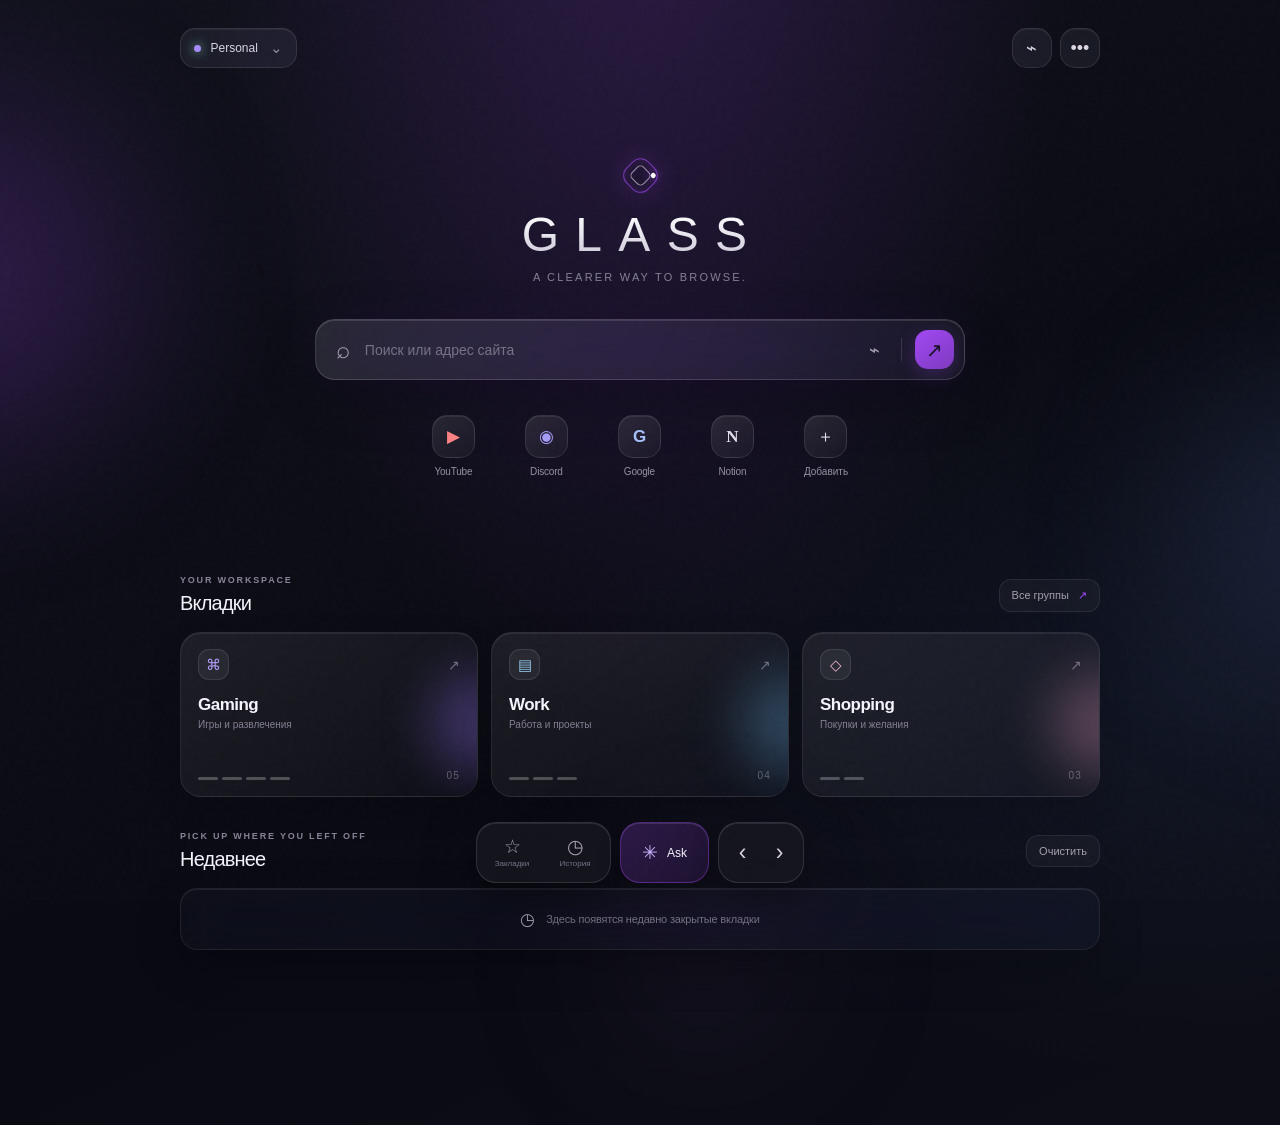
==== commit 2545e345: "Wire recent tabs empty state" ====
--- a/index.html
+++ b/index.html
@@ -51,7 +51,7 @@
   </section>
   <section class="recent-block">
     <div class="section-heading"><div><p class="eyebrow">PICK UP WHERE YOU LEFT OFF</p><h2>Недавнее</h2></div><button class="text-button" id="clearRecent">Очистить</button></div>
-    <div class="empty-state glass"><span class="empty-symbol">◷</span><span>Здесь появятся недавно закрытые вкладки</span></div>
+    <div class="empty-state glass" id="recentList"><span class="empty-symbol">◷</span><span>Здесь появятся недавно закрытые вкладки</span></div>
   </section>
 </main>
 <nav class="bottom-dock reference-dock">
--- a/styles.css
+++ b/styles.css
@@ -1,271 +1,143 @@
-:root{color-scheme:dark;--accent:#a78bfa;--accent-rgb:167,139,250;--bg:#111019;--panel:rgba(255,255,255,.075);--panel-border:rgba(255,255,255,.12);--blur:24px;--opacity:.075;--radius:24px;--glow:.34}*{box-sizing:border-box}html{min-height:100%;background:var(--bg)}body{margin:0;min-height:100vh;color:#f7f5fc;font-family:Inter,-apple-system,BlinkMacSystemFont,"Segoe UI",sans-serif;background:radial-gradient(ellipse at 50% 5%,rgba(var(--accent-rgb),.13),transparent 42%),linear-gradient(145deg,#15131e,#0d0c13 70%);overflow-x:hidden}.ambient{position:fixed;z-index:0;pointer-events:none;filter:blur(80px);opacity:.2;border-radius:50%}.ambient-a{width:300px;height:300px;background:var(--accent);top:8%;left:-180px}.ambient-b{width:260px;height:260px;background:#5277b9;right:-160px;top:45%}.app-shell{position:relative;z-index:1;width:min(100% - 40px,1050px);margin:0 auto;padding:28px 0 160px}.glass{background:rgba(255,255,255,var(--opacity));border:1px solid var(--panel-border);backdrop-filter:blur(var(--blur)) saturate(160%);-webkit-backdrop-filter:blur(var(--blur)) saturate(160%);box-shadow:0 12px 40px rgba(0,0,0,.16),inset 0 1px rgba(255,255,255,.07)}button,input{font:inherit;color:inherit}.topbar,.top-actions,.section-heading,.quick-links,.bottom-dock,.dock-group{display:flex;align-items:center}.topbar{justify-content:space-between}.space-switch,.icon-button{height:42px;border-radius:16px;padding:0 14px;display:flex;align-items:center;gap:10px}.space-switch,.icon-button,.dock-button,.nav-button,.ask-button,.text-button,.quick-link,.space-card{cursor:pointer}.space-dot{width:7px;height:7px;background:#8fe2bd;border-radius:50%;box-shadow:0 0 12px #8fe2bd}.chevron{opacity:.55}.top-actions{gap:8px}.icon-button{width:42px;justify-content:center;font-size:21px}.hero{text-align:center;padding:76px 0 68px}.brand-mark{margin:0 auto 14px;width:34px;height:34px;border-radius:12px;display:grid;place-items:center;color:#fff;font-weight:800;background:linear-gradient(145deg,rgba(var(--accent-rgb),.8),rgba(var(--accent-rgb),.18));box-shadow:0 0 35px rgba(var(--accent-rgb),var(--glow))}h1{font-size:clamp(42px,8vw,66px);letter-spacing:.22em;margin:0 0 7px 10px;font-weight:650}h1 span{color:var(--accent)}.tagline{margin:0 0 34px;color:#9e9aa9;letter-spacing:.08em;font-size:13px}.search{height:62px;border-radius:20px;display:flex;align-items:center;gap:12px;padding:0 12px 0 20px;width:min(100%,680px);margin:auto}.search-icon{font-size:25px;color:#aaa4b6}.search input{min-width:0;flex:1;background:none;border:0;outline:0;font-size:15px}.search input::placeholder{color:#777282}.search button{border:0;background:none;color:#aaa4b6;font-size:20px;cursor:pointer}.search .search-submit{width:38px;height:38px;border-radius:13px;background:var(--accent);color:#171321;font-weight:700}.quick-links{justify-content:center;gap:clamp(12px,3vw,30px);margin-top:27px;flex-wrap:wrap}.quick-link{display:flex;flex-direction:column;align-items:center;gap:8px;text-decoration:none;color:#aaa6b3;font-size:11px;background:none;border:0}.quick-icon{width:43px;height:43px;border-radius:15px;background:rgba(255,255,255,.07);border:1px solid rgba(255,255,255,.09);display:grid;place-items:center;font-size:17px;color:#eee}.youtube{color:#ff7777}.reddit{color:#ff986e}.spotify{color:#7ee0a2}.section-block{margin-top:8px}.section-heading{justify-content:space-between;margin-bottom:18px}.eyebrow,.card-label{font-size:9px;letter-spacing:.19em;color:#898494;margin:0 0 7px}.section-heading h2{font-size:21px;font-weight:550;letter-spacing:-.03em;margin:0}.text-button{border:0;background:none;color:#aaa3b5;font-size:12px}.space-grid{display:grid;grid-template-columns:repeat(3,1fr);gap:14px}.space-card{position:relative;overflow:hidden;text-align:left;min-height:174px;border-radius:var(--radius);padding:20px;border:1px solid rgba(255,255,255,.1);background:linear-gradient(135deg,rgba(255,255,255,.09),rgba(255,255,255,.025));display:flex;flex-direction:column;align-items:flex-start;gap:8px;transition:transform .25s,border-color .25s}.space-card:hover{transform:translateY(-3px);border-color:rgba(var(--accent-rgb),.5)}.space-card strong{font-size:22px;font-weight:550;z-index:1}.card-meta{font-size:10px;color:#9691a1;z-index:1}.card-arrow{position:absolute;right:19px;top:18px;color:#aaa4b4}.card-orb{position:absolute;width:120px;height:120px;border-radius:50%;right:-28px;bottom:-55px;filter:blur(2px);opacity:.28}.gaming .card-orb{background:#a47cff;box-shadow:0 0 65px #956cff}.work .card-orb{background:#68a9d8;box-shadow:0 0 65px #68a9d8}.shopping .card-orb{background:#e2a0b8;box-shadow:0 0 65px #e2a0b8}.mini-tabs{display:flex;gap:4px;margin-top:auto}.mini-tabs i{display:block;width:22px;height:3px;border-radius:4px;background:rgba(255,255,255,.2)}.recent-block{margin-top:34px}.empty-state{min-height:74px;border-radius:18px;display:flex;align-items:center;justify-content:center;gap:12px;color:#85808f;font-size:12px}.empty-symbol{font-size:19px}.bottom-dock{position:fixed;z-index:5;bottom:max(20px,env(safe-area-inset-bottom));left:50%;transform:translateX(-50%);gap:10px;max-width:calc(100% - 24px)}.dock-group{border-radius:21px;padding:7px;gap:3px}.dock-button{width:58px;height:49px;border:0;background:none;display:flex;flex-direction:column;align-items:center;justify-content:center;gap:3px;color:#aaa5b4}.dock-button span{font-size:18px}.dock-button small{font-size:9px}.ask-button{height:63px;border-radius:21px;padding:0 22px;display:flex;align-items:center;gap:9px;border:1px solid rgba(var(--accent-rgb),.4);font-size:13px;background:rgba(var(--accent-rgb),.18)}.ask-spark{font-size:20px;color:var(--accent)}.nav-group{gap:0}.nav-button{width:39px;height:45px;border:0;background:none;font-size:22px;color:#d4d0dc}.app-dialog{position:fixed;inset:auto 16px 110px auto;margin:0;width:min(390px,calc(100% - 32px));border-radius:24px;padding:28px;color:#f7f5fc}.app-dialog::backdrop{background:rgba(0,0,0,.45);backdrop-filter:blur(5px)}.dialog-close{position:absolute;right:14px;top:12px;border:0;background:none;color:#aaa;font-size:24px;cursor:pointer}.dialog-title{font-size:20px;margin:0 0 12px}.dialog-copy{color:#aaa4b4;font-size:13px;line-height:1.6}.dialog-input{width:100%;padding:13px;border:1px solid var(--panel-border);border-radius:13px;background:rgba(0,0,0,.2);outline:0;margin:8px 0}.dialog-action{border:0;border-radius:13px;background:var(--accent);color:#171321;padding:12px 17px;font-weight:650;margin-top:8px;cursor:pointer}.theme-row{display:flex;gap:9px;margin:18px 0}.theme-swatch{width:36px;height:36px;border-radius:50%;border:2px solid rgba(255,255,255,.35);cursor:pointer}.setting{display:block;margin:16px 0;color:#aaa4b4;font-size:12px}.setting input{display:block;width:100%;margin-top:9px;accent-color:var(--accent)}@media(max-width:650px){.app-shell{width:calc(100% - 30px);padding-top:17px}.hero{padding:65px 0 53px}.search{height:58px}.space-grid{grid-template-columns:1fr;gap:10px}.space-card{min-height:130px}.space-card strong{font-size:20px}.bottom-dock{gap:6px}.dock-group{padding:5px}.dock-button{width:43px}.ask-button{height:57px;padding:0 15px}.nav-button{width:32px}.recent-block{margin-top:28px}}@media(prefers-reduced-motion:reduce){*{scroll-behavior:auto!important;transition:none!important}}
-
-/* GLASS Design System: shared visual language for every surface */
 :root{
-  --surface-1:rgba(255,255,255,var(--opacity));
-  --surface-2:rgba(255,255,255,calc(var(--opacity) + .025));
-  --surface-3:rgba(12,11,19,.42);
-  --line-soft:rgba(255,255,255,.09);
-  --line-strong:rgba(255,255,255,.16);
-  --text-primary:#f7f5fc;
-  --text-secondary:#aaa5b4;
-  --text-muted:#797484;
-  --control-height:44px;
-  --control-radius:15px;
-  --surface-shadow:0 14px 42px rgba(0,0,0,.18),inset 0 1px rgba(255,255,255,.075);
-  --focus-ring:0 0 0 3px rgba(var(--accent-rgb),.22);
-  --motion:180ms cubic-bezier(.2,.75,.25,1);
+ color-scheme:dark;--accent:#a78bfa;--accent-rgb:167,139,250;--bg:#090a12;--panel:rgba(255,255,255,.055);--panel-border:rgba(255,255,255,.1);--blur:28px;--opacity:.065;--radius:25px;--glow:.38;
+ --text:#f5f3fb;--muted:#918da0;--faint:#686477;--ease:cubic-bezier(.2,.75,.25,1)
 }
-button,a,input,select,textarea{ -webkit-tap-highlight-color:transparent; }
-button{font-family:inherit}
-button:focus-visible,a:focus-visible,input:focus-visible,select:focus-visible,textarea:focus-visible{outline:0;box-shadow:var(--focus-ring)}
-.glass,.space-card,.empty-state,.app-dialog,.search,.dock-group,.ask-button{
-  border-color:var(--line-soft);
-  box-shadow:var(--surface-shadow);
+*{box-sizing:border-box}
+html{min-height:100%;background:var(--bg);scroll-behavior:smooth}
+body{margin:0;min-height:100vh;overflow-x:hidden;color:var(--text);font-family:Inter,-apple-system,BlinkMacSystemFont,"SF Pro Display","Segoe UI",sans-serif;background:radial-gradient(ellipse at 50% -12%,rgba(var(--accent-rgb),.19),transparent 48%),radial-gradient(ellipse at 92% 62%,rgba(75,103,164,.11),transparent 38%),linear-gradient(155deg,#10111b 0%,#090a12 58%,#0c0d16 100%);letter-spacing:-.012em}
+body:before{content:"";position:fixed;inset:0;pointer-events:none;z-index:0;opacity:.12;background-image:url("data:image/svg+xml,%3Csvg viewBox='0 0 180 180' xmlns='http://www.w3.org/2000/svg'%3E%3Cfilter id='n'%3E%3CfeTurbulence type='fractalNoise' baseFrequency='.9' numOctaves='3' stitchTiles='stitch'/%3E%3C/filter%3E%3Crect width='100%25' height='100%25' filter='url(%23n)' opacity='.17'/%3E%3C/svg%3E")}
+.ambient{position:fixed;z-index:0;pointer-events:none;border-radius:50%;filter:blur(95px);opacity:.22}
+.ambient-a{width:340px;height:340px;left:-210px;top:12%;background:var(--accent)}
+.ambient-b{width:280px;height:280px;right:-190px;top:42%;background:#5875b8}
+.ambient-c{width:180px;height:180px;left:48%;bottom:-150px;background:#9a6ebc;opacity:.12}
+button,input{font:inherit;color:inherit}
+button{cursor:pointer;-webkit-tap-highlight-color:transparent}
+a{-webkit-tap-highlight-color:transparent}
+.app-shell{position:relative;z-index:1;width:min(100% - 48px,920px);margin:0 auto;padding:26px 0 175px}
+.glass{background:rgba(255,255,255,var(--opacity));border:1px solid var(--panel-border);backdrop-filter:blur(var(--blur)) saturate(165%);-webkit-backdrop-filter:blur(var(--blur)) saturate(165%);box-shadow:0 16px 48px rgba(0,0,0,.2),inset 0 1px rgba(255,255,255,.075)}
+.topbar,.top-actions,.section-heading,.quick-links,.bottom-dock,.dock-group{display:flex;align-items:center}
+.topbar{height:44px;justify-content:space-between}
+.space-switch,.icon-button{height:40px;border:1px solid var(--panel-border);border-radius:15px;background:rgba(255,255,255,.055);display:flex;align-items:center;gap:10px;padding:0 13px;font-size:12px;color:#d9d6e2;box-shadow:inset 0 1px rgba(255,255,255,.06);transition:.2s var(--ease)}
+.space-switch:hover,.icon-button:hover{background:rgba(255,255,255,.1);border-color:rgba(255,255,255,.18)}
+.space-dot{width:7px;height:7px;border-radius:50%;background:#8ce2bd;box-shadow:0 0 12px #8ce2bd}
+.chevron{font-size:15px;color:var(--muted);margin-left:2px}
+.top-actions{gap:8px}
+.icon-button{width:40px;justify-content:center;font-size:18px}
+.hero{text-align:center;padding:clamp(65px,10vh,104px) 0 72px}
+.brand-emblem{width:31px;height:31px;margin:0 auto 16px;position:relative;border:1px solid rgba(var(--accent-rgb),.65);border-radius:11px;transform:rotate(45deg);box-shadow:0 0 28px rgba(var(--accent-rgb),.2),inset 0 0 12px rgba(var(--accent-rgb),.13)}
+.brand-emblem span{position:absolute;inset:6px;border:1px solid rgba(255,255,255,.55);border-radius:5px}
+.brand-emblem i{position:absolute;width:5px;height:5px;right:3px;top:3px;border-radius:50%;background:#fff;box-shadow:0 0 10px var(--accent)}
+h1{margin:0 0 9px 5px;font-size:clamp(34px,6vw,48px);font-weight:520;letter-spacing:.34em;background:linear-gradient(180deg,#fff 8%,#c9c4d7 100%);-webkit-background-clip:text;background-clip:text;color:transparent}
+.tagline{margin:0 0 36px;color:#858195;font-size:11px;letter-spacing:.2em;text-transform:uppercase}
+.search{width:min(100%,650px);height:61px;margin:auto;padding:0 10px 0 20px;display:flex;align-items:center;gap:13px;border-radius:20px;background:linear-gradient(115deg,rgba(255,255,255,.105),rgba(255,255,255,.045));border-color:rgba(255,255,255,.15);box-shadow:0 18px 55px rgba(0,0,0,.24),inset 0 1px rgba(255,255,255,.12),0 0 45px rgba(var(--accent-rgb),.055);transition:border-color .2s,box-shadow .2s}
+.search:focus-within{border-color:rgba(var(--accent-rgb),.55);box-shadow:0 18px 55px rgba(0,0,0,.24),0 0 0 3px rgba(var(--accent-rgb),.12),0 0 42px rgba(var(--accent-rgb),.1)}
+.search-icon{font-size:24px;color:#aaa5b7;line-height:1}
+.search input{flex:1;min-width:0;height:100%;border:0;outline:0;background:transparent;color:var(--text);font-size:14px}
+.search input::placeholder{color:#777386}
+.search button{border:0;background:transparent;color:#aaa5b7;font-size:18px;padding:8px}
+.search-divider{height:23px;width:1px;background:rgba(255,255,255,.13)}
+.search .search-submit{width:39px;height:39px;padding:0;border-radius:13px;background:linear-gradient(145deg,rgba(var(--accent-rgb),.95),rgba(var(--accent-rgb),.7));color:#171322;font-size:20px;box-shadow:0 5px 20px rgba(var(--accent-rgb),.24)}
+.quick-links{justify-content:center;gap:clamp(16px,3.2vw,34px);margin:29px auto 0;flex-wrap:nowrap}
+.quick-link{min-width:55px;display:flex;flex-direction:column;align-items:center;gap:8px;padding:5px 7px 7px;border:1px solid transparent;border-radius:17px;background:transparent;color:#9691a3;text-decoration:none;font-size:10px;transition:.2s var(--ease)}
+.quick-link:hover{background:rgba(255,255,255,.045);border-color:rgba(255,255,255,.07);color:#eee}
+.quick-icon{width:43px;height:43px;border-radius:15px;display:grid;place-items:center;background:linear-gradient(145deg,rgba(255,255,255,.105),rgba(255,255,255,.035));border:1px solid rgba(255,255,255,.1);box-shadow:inset 0 1px rgba(255,255,255,.08);font-size:17px;color:#e5e1ee}
+.youtube{color:#ff8585}.discord{color:#a9a0ff}.google{font-weight:700;color:#a9c5ff}.notion{font-family:Georgia,serif;font-weight:700}
+.tabs-home,.recent-block{margin-top:18px}
+.section-heading{justify-content:space-between;margin-bottom:17px}
+.eyebrow{margin:0 0 7px;color:#777386;font-size:9px;letter-spacing:.2em;font-weight:600}
+.section-heading h2{margin:0;font-size:20px;letter-spacing:-.04em;font-weight:540}
+.text-button{border:1px solid rgba(255,255,255,.08);border-radius:12px;padding:9px 12px;background:rgba(255,255,255,.035);color:#a5a0b1;font-size:11px;transition:.2s}
+.text-button span{margin-left:6px;color:var(--accent)}
+.text-button:hover{background:rgba(255,255,255,.08);color:white}
+.home-tab-groups{display:grid;grid-template-columns:repeat(3,minmax(0,1fr));gap:13px}
+.space-card{position:relative;min-width:0;min-height:165px;overflow:hidden;text-align:left;display:flex;flex-direction:column;align-items:flex-start;padding:16px 17px;border:1px solid rgba(255,255,255,.095);border-radius:21px;background:linear-gradient(145deg,rgba(255,255,255,.075),rgba(255,255,255,.018));box-shadow:0 12px 34px rgba(0,0,0,.12),inset 0 1px rgba(255,255,255,.07);transition:transform .25s var(--ease),border-color .25s,background .25s}
+.space-card:hover{transform:translateY(-3px);border-color:rgba(var(--accent-rgb),.35);background:linear-gradient(145deg,rgba(var(--accent-rgb),.1),rgba(255,255,255,.025))}
+.card-top{width:100%;display:flex;align-items:center;justify-content:space-between;margin-bottom:15px}
+.card-icon{width:31px;height:31px;border:1px solid rgba(255,255,255,.1);border-radius:11px;display:grid;place-items:center;background:rgba(255,255,255,.06);font-size:15px;color:#d5cafa}
+.card-arrow{font-size:14px;color:#716d80}
+.space-card strong{z-index:1;font-size:17px;font-weight:560;letter-spacing:-.03em}
+.card-meta{z-index:1;margin-top:4px;color:#858093;font-size:10px}
+.mini-tabs{z-index:1;display:flex;gap:4px;margin-top:auto;padding-top:16px}
+.mini-tabs i{display:block;width:20px;height:3px;border-radius:9px;background:rgba(255,255,255,.25)}
+.card-count{position:absolute;right:17px;bottom:15px;color:rgba(255,255,255,.32);font-size:10px;font-variant-numeric:tabular-nums;letter-spacing:.12em}
+.card-orb{position:absolute;width:100px;height:100px;right:-55px;top:40px;border-radius:50%;filter:blur(28px);opacity:.35;pointer-events:none}
+.gaming .card-orb{background:#9d79ff}.work .card-orb{background:#6bafe2}.shopping .card-orb{background:#e49bb9}
+.gaming .card-icon{color:#b6a0ff}.work .card-icon{color:#94c9ec}.shopping .card-icon{color:#f0b4cc}
+.recent-block{margin-top:34px}
+.empty-state{min-height:62px;border:1px solid rgba(255,255,255,.07);border-radius:17px;display:flex;align-items:center;justify-content:center;gap:11px;background:rgba(255,255,255,.025);color:#777386;font-size:11px}
+.empty-symbol{font-size:17px;color:#aaa3b8}
+.bottom-dock{position:fixed;z-index:20;left:50%;bottom:max(17px,env(safe-area-inset-bottom));transform:translateX(-50%);gap:9px;max-width:calc(100% - 22px);filter:drop-shadow(0 14px 28px rgba(0,0,0,.28))}
+.dock-group{height:61px;gap:3px;padding:5px;border:1px solid rgba(255,255,255,.12);border-radius:20px;background:rgba(24,24,34,.76);backdrop-filter:blur(28px) saturate(170%);-webkit-backdrop-filter:blur(28px) saturate(170%);box-shadow:inset 0 1px rgba(255,255,255,.09),0 10px 30px rgba(0,0,0,.18)}
+.dock-button{width:60px;height:49px;border:0;border-radius:14px;background:transparent;display:flex;flex-direction:column;align-items:center;justify-content:center;gap:3px;color:#a7a2b2;transition:.2s}
+.dock-button span{font-size:19px;line-height:1}.dock-button small{font-size:8px;color:#777386}
+.dock-button:hover,.nav-button:hover{background:rgba(255,255,255,.07);color:#fff}
+.ask-button{height:61px;display:flex;align-items:center;gap:9px;padding:0 21px;border:1px solid rgba(var(--accent-rgb),.35);border-radius:20px;background:linear-gradient(135deg,rgba(var(--accent-rgb),.22),rgba(var(--accent-rgb),.1));backdrop-filter:blur(28px);-webkit-backdrop-filter:blur(28px);box-shadow:inset 0 1px rgba(255,255,255,.11),0 8px 25px rgba(0,0,0,.18);font-size:12px;transition:.2s}
+.ask-button:hover{background:rgba(var(--accent-rgb),.28);border-color:rgba(var(--accent-rgb),.55)}
+.ask-spark{font-size:19px;color:#c8b5ff}
+.nav-group{gap:0}.nav-button{width:37px;height:47px;border:0;border-radius:13px;background:transparent;color:#d5d1df;font-size:23px}
+.app-dialog{position:fixed;z-index:30;inset:auto 18px 100px auto;margin:0;width:min(420px,calc(100% - 36px));max-height:min(78dvh,760px);overflow:auto;padding:27px 23px 22px;border:1px solid rgba(255,255,255,.14);border-radius:25px;background:rgba(20,20,30,.86);color:var(--text);backdrop-filter:blur(36px) saturate(175%);-webkit-backdrop-filter:blur(36px) saturate(175%);box-shadow:0 28px 90px rgba(0,0,0,.48),inset 0 1px rgba(255,255,255,.1)}
+.app-dialog::backdrop{background:rgba(3,4,9,.58);backdrop-filter:blur(7px)}
+.dialog-close{position:absolute;right:13px;top:12px;width:31px;height:31px;border:1px solid rgba(255,255,255,.1);border-radius:11px;background:rgba(255,255,255,.06);color:#aaa5b4;font-size:21px}
+.dialog-title{font-size:20px;margin:0 0 9px;font-weight:550}.dialog-copy{color:#9691a3;font-size:12px;line-height:1.6;margin:0 0 14px}
+.eyebrow{color:#898397}
+.dialog-input,.tab-space-select{width:100%;min-width:0;min-height:43px;padding:0 12px;border:1px solid rgba(255,255,255,.12);border-radius:13px;background:rgba(0,0,0,.2);color:#f5f3fb;outline:0;font-size:12px}
+.dialog-input:focus,.tab-space-select:focus{border-color:rgba(var(--accent-rgb),.55);box-shadow:0 0 0 3px rgba(var(--accent-rgb),.12)}
+.dialog-action{min-height:41px;padding:0 15px;border:1px solid rgba(var(--accent-rgb),.35);border-radius:12px;background:rgba(var(--accent-rgb),.2);color:#f6f1ff;font-size:11px;font-weight:600}
+.dialog-action:hover{background:rgba(var(--accent-rgb),.32)}
+.panel-list{display:grid;gap:8px;margin:17px 0}
+.panel-row{width:100%;min-height:60px;display:flex;align-items:center;gap:12px;padding:10px 12px;text-align:left;border:1px solid rgba(255,255,255,.09);border-radius:16px;background:rgba(255,255,255,.04);color:var(--text)}
+.panel-row:hover{background:rgba(255,255,255,.08)}
+.row-icon{width:36px;height:36px;flex:0 0 36px;border-radius:12px;display:grid;place-items:center;background:rgba(var(--accent-rgb),.14);color:var(--accent)}
+.row-main{min-width:0;flex:1;display:grid;gap:4px}.row-main strong{font-size:12px}.row-main small{font-size:10px;color:var(--faint)}.row-trail{color:#858093}
+.row-remove{width:30px;height:30px;border:1px solid rgba(255,255,255,.1);border-radius:10px;background:rgba(0,0,0,.2);color:#aaa}
+.static-row{cursor:default}
+.empty-panel{min-height:125px;display:grid;place-content:center;justify-items:center;gap:8px;border:1px dashed rgba(255,255,255,.15);border-radius:17px;color:#9691a3}
+.empty-panel>span{font-size:23px;color:var(--accent)}.empty-panel strong{font-size:12px;color:#eee}.empty-panel small{font-size:10px;color:#777386}
+.panel-preview{display:flex;align-items:center;gap:11px;padding:13px;margin:16px 0;border:1px solid rgba(255,255,255,.1);border-radius:16px;background:rgba(255,255,255,.045)}
+.preview-dot{width:8px;height:8px;border-radius:50%;background:var(--accent);box-shadow:0 0 13px var(--accent)}.panel-preview div{flex:1;display:grid;gap:4px}.panel-preview strong{font-size:11px}.panel-preview small{font-size:9px;color:#898397}.preview-chip{padding:6px 9px;border-radius:9px;background:rgba(var(--accent-rgb),.14);font-size:9px}
+.theme-grid,.studio-grid{display:grid;grid-template-columns:repeat(4,minmax(0,1fr));gap:8px;margin:15px 0}
+.theme-choice,.studio-theme{min-width:0;display:grid;justify-items:center;gap:8px;padding:11px 4px;border:1px solid rgba(255,255,255,.1);border-radius:14px;background:rgba(255,255,255,.035);color:#aaa5b4;font-size:10px}
+.theme-choice i,.studio-theme i{width:27px;height:27px;border-radius:50%;background:var(--swatch);border:2px solid rgba(255,255,255,.32);box-shadow:0 0 19px color-mix(in srgb,var(--swatch) 40%,transparent)}
+.theme-choice.selected,.studio-theme.selected{border-color:rgba(var(--accent-rgb),.7);background:rgba(var(--accent-rgb),.12);color:white}
+.tab-group{margin:17px 0}.tab-group-head{display:flex;justify-content:space-between;align-items:center;margin-bottom:9px}.tab-group-head h3{margin:0;font-size:15px}.tab-count{font-size:10px;color:#aaa}
+.tab-card-list{display:grid;gap:7px}.tab-card{display:flex;align-items:center;gap:10px;padding:10px;border:1px solid rgba(255,255,255,.09);border-radius:14px;background:rgba(255,255,255,.04)}
+.tab-favicon{width:33px;height:33px;display:grid;place-items:center;flex:0 0 33px;border-radius:11px;background:rgba(var(--accent-rgb),.13);color:var(--accent)}
+.tab-card-main{min-width:0;flex:1;display:grid;gap:4px}.tab-card-main strong{font-size:11px;overflow:hidden;text-overflow:ellipsis;white-space:nowrap}.tab-card-main small{font-size:9px;color:#858093;overflow:hidden;text-overflow:ellipsis;white-space:nowrap}
+.tab-card-actions{display:flex;gap:4px}.tab-card-actions button{width:28px;height:28px;border:1px solid rgba(255,255,255,.09);border-radius:9px;background:rgba(255,255,255,.04);color:#aaa}
+.tab-move{max-width:110px;margin-top:4px;border:0;background:transparent;color:#a9a3b4;font-size:9px}
+.tab-add-row{display:flex;gap:7px;margin:12px 0}.tab-add-row .dialog-input{flex:1}.tab-space-select{width:auto;max-width:100px}
+.tab-search{margin:8px 0 4px}
+.studio-section{padding:14px 0;border-top:1px solid rgba(255,255,255,.075)}.studio-section h3{margin:0 0 12px;font-size:12px;font-weight:600;color:#e8e5ef}
+.studio-theme{padding:10px 4px}.studio-theme i{width:29px;height:29px}.studio-color-row{display:flex;align-items:center;justify-content:space-between;gap:10px;margin:12px 0;color:#aaa5b4;font-size:11px}.studio-color-row input{width:42px;height:28px;padding:2px;border:1px solid rgba(255,255,255,.14);border-radius:8px;background:transparent}
+.studio-control,.setting{display:block;margin:15px 0;color:#aaa5b4;font-size:11px}.studio-control output,.setting output{float:right;color:#eee;font-variant-numeric:tabular-nums}.studio-control input,.setting input[type=range]{display:block;width:100%;margin-top:11px;accent-color:var(--accent)}
+.studio-wallpaper,.studio-save{display:flex;gap:8px;align-items:center}.studio-wallpaper label,.studio-wallpaper button,.studio-save button,.studio-saved-row button{padding:10px 12px;border:1px solid rgba(255,255,255,.1);border-radius:11px;background:rgba(255,255,255,.05);color:#ddd;font-size:10px}.studio-wallpaper input{display:none}.studio-note{font-size:10px;line-height:1.5;color:#777386}.studio-save input{min-width:0;flex:1;height:38px;padding:0 10px;border:1px solid rgba(255,255,255,.12);border-radius:10px;background:rgba(0,0,0,.2);color:white;font-size:11px}.studio-saved{display:grid;gap:6px;margin-top:10px}.studio-saved-row{display:flex;gap:6px}.studio-saved-row button:first-child{flex:1;text-align:left}.studio-saved-row button:last-child{width:35px}
+.private-mode-badge{position:absolute;left:50%;top:78px;transform:translateX(-50%);padding:7px 12px;border:1px solid rgba(183,158,255,.25);border-radius:20px;background:rgba(69,49,104,.3);color:#d9caff;font-size:10px;white-space:nowrap}
+.private-mode-badge span{display:inline-block;width:6px;height:6px;margin-right:6px;border-radius:50%;background:#c5a8ff}
+.private-mode .hero h1{color:#d7c5ff}
+.private-menu-entry{display:flex;align-items:center;justify-content:space-between;gap:10px;margin-top:12px;padding:12px;border:1px solid rgba(180,150,255,.2);border-radius:14px;background:rgba(130,95,190,.09)}
+.private-menu-entry div{display:grid;gap:4px}.private-menu-entry strong{font-size:11px}.private-menu-entry small{font-size:9px;color:#9389a8}.private-menu-entry button{border:1px solid rgba(180,150,255,.3);border-radius:9px;background:rgba(150,115,220,.16);padding:8px 10px;font-size:10px}
+@media(max-width:650px){
+ .app-shell{width:calc(100% - 32px);padding:17px 0 150px}
+ .hero{padding:clamp(56px,9vh,78px) 0 55px}
+ .brand-emblem{margin-bottom:13px}
+ .tagline{margin-bottom:29px;font-size:9px}
+ .search{height:57px;padding-left:15px;gap:9px;border-radius:18px}
+ .search input{font-size:13px}
+ .quick-links{gap:clamp(5px,2vw,12px);margin-top:24px;justify-content:space-between}
+ .quick-link{min-width:0;padding:4px 3px 6px;font-size:9px}
+ .quick-icon{width:39px;height:39px;border-radius:14px}
+ .home-tab-groups{gap:8px}
+ .space-card{min-height:145px;padding:12px 11px;border-radius:17px}
+ .card-top{margin-bottom:12px}.card-icon{width:27px;height:27px;border-radius:9px}.space-card strong{font-size:14px}.card-meta{font-size:9px}.card-count{right:10px;bottom:13px;font-size:9px}.mini-tabs{gap:3px;padding-top:13px}.mini-tabs i{width:13px}
+ .section-heading h2{font-size:18px}.eyebrow{font-size:8px}
+ .recent-block{margin-top:28px}.empty-state{padding:0 10px;text-align:center;font-size:10px}
+ .bottom-dock{gap:6px;bottom:max(12px,env(safe-area-inset-bottom))}
+ .dock-group{height:57px;padding:4px;border-radius:18px}.dock-button{width:48px;height:47px}.dock-button small{font-size:7px}
+ .ask-button{height:57px;padding:0 15px;border-radius:18px;font-size:11px}
+ .nav-button{width:30px;height:45px}
+ .app-dialog{inset:auto 9px max(83px,calc(env(safe-area-inset-bottom) + 75px)) 9px;width:auto;max-height:76dvh;padding:25px 17px 18px;border-radius:22px}
+ .tab-add-row{flex-wrap:wrap}.tab-add-row .dialog-input{flex:1 1 100%}.tab-space-select{flex:1;max-width:none}
+ .private-mode-badge{top:69px}
 }
-.glass{background:var(--surface-1);backdrop-filter:blur(var(--blur)) saturate(165%);-webkit-backdrop-filter:blur(var(--blur)) saturate(165%)}
-button,.quick-link,.space-card,.dock-button,.nav-button,.text-button,.theme-swatch,.dialog-action{
-  transition:background var(--motion),border-color var(--motion),color var(--motion),transform var(--motion),box-shadow var(--motion),opacity var(--motion);
-}
-button:active,.space-card:active,.quick-link:active{transform:scale(.975)}
-.topbar{gap:12px}
-.space-switch,.icon-button,.dock-group,.ask-button,.search,.empty-state,.space-card,.app-dialog{
-  border:1px solid var(--line-soft);
-}
-.space-switch,.icon-button{background:var(--surface-1);box-shadow:var(--surface-shadow)}
-.space-switch:hover,.icon-button:hover,.dock-button:hover,.nav-button:hover,.text-button:hover{background:var(--surface-2);color:var(--text-primary)}
-.search{background:var(--surface-2)}
-.search:focus-within{border-color:rgba(var(--accent-rgb),.48);box-shadow:var(--surface-shadow),var(--focus-ring)}
-.search input{color:var(--text-primary)}
-.search .search-submit{box-shadow:0 5px 20px rgba(var(--accent-rgb),.24)}
-.quick-link{padding:5px 8px 7px;border-radius:17px}
-.quick-link:hover{background:var(--surface-1);color:var(--text-primary)}
-.quick-icon{background:var(--surface-1);border-color:var(--line-soft);box-shadow:inset 0 1px rgba(255,255,255,.06)}
-.section-heading{gap:12px}
-.eyebrow,.card-label{color:var(--text-muted)}
-.section-heading h2,.dialog-title{color:var(--text-primary)}
-.text-button{padding:9px 12px;border-radius:12px;color:var(--text-secondary)}
-.space-card{background:linear-gradient(145deg,var(--surface-2),rgba(255,255,255,.018));}
-.space-card:hover{background:linear-gradient(145deg,rgba(var(--accent-rgb),.13),rgba(255,255,255,.025));}
-.empty-state{background:var(--surface-1)}
-.bottom-dock{filter:drop-shadow(0 12px 28px rgba(0,0,0,.22))}
-.dock-group{background:rgba(25,23,34,.72)}
-.dock-button{border-radius:14px}
-.dock-button:hover{color:var(--text-primary)}
-.dock-button.is-active{color:var(--accent);background:rgba(var(--accent-rgb),.12)}
-.ask-button{background:rgba(var(--accent-rgb),.16);color:var(--text-primary)}
-.ask-button:hover{background:rgba(var(--accent-rgb),.25);border-color:rgba(var(--accent-rgb),.42)}
-.nav-button{border-radius:13px}
-.app-dialog{background:rgba(24,22,33,.88);backdrop-filter:blur(calc(var(--blur) + 8px)) saturate(170%);-webkit-backdrop-filter:blur(calc(var(--blur) + 8px)) saturate(170%);box-shadow:0 24px 80px rgba(0,0,0,.38),inset 0 1px rgba(255,255,255,.1)}
-.app-dialog::backdrop{background:rgba(5,4,9,.58);backdrop-filter:blur(8px)}
-.dialog-close{width:34px;height:34px;border-radius:12px;background:var(--surface-1);border:1px solid var(--line-soft);display:grid;place-items:center}
-.dialog-close:hover{background:var(--surface-2);color:white}
-.dialog-copy{color:var(--text-secondary)}
-.dialog-input,.setting select,.setting input:not([type=range]),.setting textarea{
-  width:100%;min-height:var(--control-height);padding:0 14px;border:1px solid var(--line-strong);border-radius:var(--control-radius);
-  color:var(--text-primary);background:var(--surface-3);outline:0;box-shadow:inset 0 1px rgba(255,255,255,.035)
-}
-.dialog-input:focus{border-color:rgba(var(--accent-rgb),.55);box-shadow:var(--focus-ring)}
-.dialog-action{min-height:var(--control-height);padding:0 17px;border:1px solid rgba(var(--accent-rgb),.3);border-radius:var(--control-radius);background:rgba(var(--accent-rgb),.2);color:var(--text-primary);font-weight:600}
-.dialog-action:hover{background:rgba(var(--accent-rgb),.32);border-color:rgba(var(--accent-rgb),.55)}
-.theme-row{gap:12px}
-.theme-swatch{width:39px;height:39px;border:2px solid rgba(255,255,255,.24);box-shadow:0 5px 18px rgba(0,0,0,.2)}
-.theme-swatch:hover{transform:translateY(-2px) scale(1.06)}
-.setting{color:var(--text-secondary);font-weight:500}
-.setting input[type=range]{height:5px;border-radius:99px;accent-color:var(--accent);cursor:pointer}
-.app-dialog .eyebrow{margin-bottom:9px}
-@media(max-width:650px){
-  .quick-link{min-width:54px}
-  .app-dialog{inset:auto 10px max(94px,calc(env(safe-area-inset-bottom) + 84px)) 10px;width:auto;max-height:72dvh;overflow:auto}
-  .space-card{border-radius:var(--radius)}
-}
-@media(prefers-reduced-motion:reduce){button,a,.space-card{transition:none!important}}
-
-
-/* Unified panel components */
-.panel-list{display:grid;gap:8px;margin:20px 0 8px}
-.panel-row{width:100%;min-height:62px;display:flex;align-items:center;gap:13px;padding:10px 12px;text-align:left;border:1px solid var(--line-soft);border-radius:17px;background:var(--surface-1);color:var(--text-primary);box-shadow:inset 0 1px rgba(255,255,255,.045)}
-.panel-row:hover{background:var(--surface-2);border-color:var(--line-strong)}
-.row-icon{width:38px;height:38px;flex:0 0 38px;border-radius:13px;display:grid;place-items:center;background:rgba(var(--accent-rgb),.13);color:var(--accent);font-size:17px;border:1px solid rgba(var(--accent-rgb),.16)}
-.row-main{min-width:0;flex:1;display:grid;gap:4px}
-.row-main strong{font-size:13px;font-weight:600}
-.row-main small{font-size:10px;color:var(--text-muted);overflow:hidden;text-overflow:ellipsis;white-space:nowrap}
-.row-trail{color:var(--text-muted);font-size:16px;padding:0 4px}
-.row-remove{width:32px;height:32px;border:1px solid var(--line-soft);border-radius:11px;background:var(--surface-3);color:var(--text-secondary);font-size:18px}
-.static-row{cursor:default}
-.empty-panel{min-height:150px;display:grid;place-content:center;justify-items:center;gap:8px;border:1px dashed var(--line-strong);border-radius:18px;color:var(--text-secondary)}
-.empty-panel>span{font-size:25px;color:var(--accent)}
-.empty-panel strong{font-size:13px;color:var(--text-primary)}
-.empty-panel small{font-size:11px;color:var(--text-muted)}
-.theme-grid{display:grid;grid-template-columns:repeat(4,minmax(0,1fr));gap:9px;margin:20px 0}
-.theme-choice{min-width:0;display:grid;justify-items:center;gap:8px;padding:11px 5px;border:1px solid var(--line-soft);border-radius:16px;background:var(--surface-1);color:var(--text-secondary);font-size:10px}
-.theme-choice i{width:27px;height:27px;border-radius:50%;background:var(--swatch);box-shadow:0 0 22px color-mix(in srgb,var(--swatch) 45%,transparent);border:2px solid rgba(255,255,255,.32)}
-.theme-choice.selected{border-color:rgba(var(--accent-rgb),.7);background:rgba(var(--accent-rgb),.12);color:var(--text-primary)}
-.setting output{float:right;color:var(--text-primary);font-variant-numeric:tabular-nums}
-.panel-preview{display:flex;align-items:center;gap:11px;padding:13px;margin:20px 0 10px;border:1px solid var(--line-soft);border-radius:17px;background:linear-gradient(135deg,var(--surface-2),var(--surface-3));box-shadow:var(--surface-shadow)}
-.preview-dot{width:9px;height:9px;border-radius:50%;background:var(--accent);box-shadow:0 0 14px var(--accent)}
-.panel-preview div{flex:1;display:grid;gap:4px}
-.panel-preview strong{font-size:12px}
-.panel-preview small{font-size:10px;color:var(--text-muted)}
-.preview-chip{padding:7px 10px;border:1px solid rgba(var(--accent-rgb),.3);border-radius:10px;background:rgba(var(--accent-rgb),.15);font-size:9px;letter-spacing:.12em;color:var(--text-primary)}
-.app-dialog .dialog-action{width:100%;margin-top:12px}
-@media(max-width:650px){.theme-grid{gap:6px}.theme-choice{padding:10px 3px}.panel-row{min-height:58px}}
-
-/* Tab manager */
-.tab-group{margin:18px 0 22px}
-.tab-group-head{display:flex;align-items:center;justify-content:space-between;margin-bottom:10px}
-.tab-group-head .eyebrow{margin:0 0 4px}
-.tab-group-head h3{font-size:15px;font-weight:600;margin:0}
-.tab-count{font-size:10px;color:var(--text-secondary);padding:5px 9px;border:1px solid var(--line-soft);border-radius:20px;background:var(--surface-1)}
-.tab-card-list{display:grid;gap:8px}
-.tab-card{display:flex;align-items:center;gap:10px;padding:11px;border:1px solid var(--line-soft);border-radius:17px;background:var(--surface-1);min-width:0}
-.tab-favicon{width:36px;height:36px;flex:0 0 36px;display:grid;place-items:center;border-radius:12px;background:rgba(var(--accent-rgb),.16);color:var(--accent);font-weight:700}
-.tab-card-main{flex:1;min-width:0;display:grid;gap:5px}
-.tab-card-main strong{font-size:12px;overflow:hidden;text-overflow:ellipsis;white-space:nowrap}
-.tab-card-main small{font-size:9px;color:var(--text-muted);overflow:hidden;text-overflow:ellipsis;white-space:nowrap}
-.tab-move{width:max-content;max-width:100%;border:1px solid var(--line-soft);border-radius:8px;padding:4px 7px;background:var(--surface-3);color:var(--text-secondary);font-size:10px}
-.tab-card-actions{display:flex;gap:5px}
-.tab-card-actions button{width:31px;height:31px;border:1px solid var(--line-soft);border-radius:10px;background:var(--surface-2);color:var(--text-primary)}
-.tab-card-actions .tab-close{color:#d89aa8}
-.tab-add-row{display:flex;gap:8px;align-items:center;margin:8px 0 16px}
-.tab-add-row .dialog-input{margin:0;min-width:0;flex:1}
-.tab-add-row .dialog-action{width:auto;white-space:nowrap;margin:0;padding:0 12px}
-.tab-search{margin:8px 0 10px}
-@media(max-width:430px){.tab-card{gap:7px;padding:9px}.tab-card-actions button{width:29px;height:29px}.tab-favicon{width:32px;height:32px;flex-basis:32px}}
-
-.tab-add-row .tab-space-select{min-height:44px;max-width:112px;padding:0 8px;border:1px solid var(--line-soft);border-radius:13px;background:var(--surface-3);color:var(--text-primary);font-size:10px}
-.tab-add-row .tab-space-select option{background:#191722;color:#f7f5fc}
-@media(max-width:390px){.tab-add-row{flex-wrap:wrap}.tab-add-row .dialog-input{flex-basis:100%}.tab-add-row .tab-space-select{flex:1;max-width:none}}
-
-/* Custom workspace management */
-.workspace-row{display:flex;gap:7px;align-items:stretch}
-.workspace-row .workspace-select{flex:1;min-width:0}
-.workspace-edit{width:43px;flex:0 0 43px;border:1px solid var(--line-soft);border-radius:15px;background:var(--surface-1);color:var(--text-secondary);letter-spacing:2px}
-.workspace-edit:hover{background:var(--surface-2);color:var(--text-primary)}
-.space-color{display:block;width:100%;height:45px;padding:5px;border:1px solid var(--line-strong);border-radius:13px;background:var(--surface-3)}
-.danger-action{background:rgba(220,90,110,.13);border-color:rgba(220,90,110,.3);color:#f0a4b1}
-.danger-action:hover{background:rgba(220,90,110,.22);border-color:rgba(220,90,110,.5)}
-.workspace-select{border:0}
-
-/* Reference-matched iPhone home screen */
-html,body{min-height:100%;background:#080510}
-body{background:radial-gradient(ellipse 65% 40% at 53% -8%,rgba(var(--accent-rgb),.32),transparent 70%),radial-gradient(ellipse 48% 42% at 100% 42%,rgba(var(--accent-rgb),.22),transparent 72%),radial-gradient(ellipse 48% 38% at 0% 82%,rgba(var(--accent-rgb),.2),transparent 72%),linear-gradient(145deg,#080611,#0b0715 58%,#05040a)}
-.ambient{opacity:.12;filter:blur(90px)}
-.app-shell.glass-home{width:min(100% - 34px,430px);min-height:100svh;padding:clamp(35px,6svh,60px) 0 calc(112px + env(safe-area-inset-bottom))}
-.glass-home .topbar{height:44px}
-.glass-home .space-switch{border-radius:30px;background:rgba(54,32,83,.58);padding:0 15px}
-.glass-home .space-dot{width:9px;height:9px;background:var(--accent);box-shadow:0 0 13px var(--accent)}
-.glass-home .icon-button{width:42px;height:42px;border-radius:50%;background:rgba(26,17,43,.55);font-size:20px}
-.glass-home .hero{text-align:left;padding:clamp(78px,12svh,116px) 5% 0}
-.glass-home .hero h1{font-size:clamp(32px,8vw,40px);font-weight:300;letter-spacing:.3em;margin:0;color:#e2d1fa;white-space:nowrap}
-.glass-home .tagline{font-size:15px;letter-spacing:0;color:#a99abb;margin:4px 0 31px}
-.glass-home .search{width:100%;height:60px;border-radius:36px;padding:0 15px 0 18px;gap:11px;background:rgba(41,25,62,.68);border:1px solid rgba(var(--accent-rgb),.65);box-shadow:0 0 10px rgba(var(--accent-rgb),.7),0 0 26px rgba(var(--accent-rgb),.25),inset 0 1px rgba(255,255,255,.17)}
-.glass-home .search-icon{font-size:26px;color:#e1d2f4}
-.glass-home .search input{font-size:13px}
-.glass-home .search input::placeholder{color:#c5b7d8}
-.search-divider{height:27px;width:1px;background:rgba(220,196,244,.25)}
-.glass-home .search button{font-size:20px;color:#d6aaff}
-.glass-home .search .search-submit{width:auto;height:auto;background:none;color:#d6aaff;box-shadow:none;font-size:22px;padding:2px}
-.glass-home .quick-links{justify-content:space-between;gap:4px;flex-wrap:nowrap;margin-top:27px}
-.glass-home .quick-link{min-width:0;padding:0 1px 5px;gap:7px;color:#eee8f5;font-size:10px}
-.glass-home .quick-icon{width:55px;height:55px;border-radius:17px;font-size:21px;background:linear-gradient(145deg,rgba(58,39,83,.92),rgba(18,13,30,.96));border:1px solid rgba(204,165,255,.22)}
-.glass-home .section-block{display:none}
-.tabs-home{margin:30px 0 0;padding:14px 12px 12px;border-radius:27px;background:rgba(34,22,53,.72);border:1px solid rgba(var(--accent-rgb),.42);backdrop-filter:blur(var(--blur));-webkit-backdrop-filter:blur(var(--blur));box-shadow:inset 0 1px rgba(255,255,255,.15),0 10px 34px #0006,0 0 20px rgba(var(--accent-rgb),.13)}
-.tabs-home .section-heading{margin:0 4px 12px;justify-content:space-between}
-.tabs-home .section-heading h2{font-size:16px;font-weight:600;margin:0}
-.tabs-glyph{font-size:21px;color:var(--accent);margin-right:8px}
-.tabs-home .text-button{font-size:12px;padding:5px;color:#d9c9eb}
-.home-tab-groups{display:grid;gap:9px}
-.home-tab-card{display:grid;grid-template-columns:1fr auto;gap:8px 6px;width:100%;padding:10px 11px;border-radius:19px;text-align:left;color:#f6f0fc;background:rgba(26,18,43,.78);border:1px solid rgba(206,173,239,.14);box-shadow:inset 4px 0 var(--accent),0 5px 16px #0003}
-.home-card-head{grid-column:1/-1;display:flex;align-items:center;gap:9px;font-size:14px}
-.home-card-head>b{font-weight:550;flex:1}
-.home-card-head small,.home-tab-card>small{font-size:10px;color:#a997c0}
-.home-card-head i,.home-tab-card>i{font-style:normal;color:#d9c9eb;font-size:17px}
-.home-previews{display:flex;gap:7px}
-.home-previews i{font-style:normal;width:48px;height:42px;border-radius:10px;display:grid;place-items:center;background:linear-gradient(145deg,#302448,#11101b);border:1px solid rgba(255,255,255,.12);font-size:15px;color:#eee}
-.home-previews i:last-child{background:rgba(48,34,70,.9);font-size:12px}
-.bottom-dock.reference-dock{width:min(92%,400px);height:64px;display:grid;grid-template-columns:1fr 1fr 1fr;gap:9px;padding:5px;border-radius:38px;background:rgba(34,23,54,.78);border:1px solid rgba(var(--accent-rgb),.42);backdrop-filter:blur(28px);-webkit-backdrop-filter:blur(28px);box-shadow:0 0 22px rgba(var(--accent-rgb),.22),inset 0 1px rgba(255,255,255,.16)}
-.reference-dock .dock-group{height:52px;justify-content:space-evenly;padding:3px 8px;border-radius:30px;background:rgba(25,17,41,.56)}
-.reference-dock .dock-button{width:40px;height:42px;font-size:21px;display:grid;place-items:center;color:#e4d9f1}
-.reference-dock .dock-button small{display:none}
-.reference-dock .ask-button{height:50px;justify-content:center;border-radius:28px;padding:0 12px;background:linear-gradient(135deg,rgba(var(--accent-rgb),.5),rgba(34,18,53,.95));font-size:14px}
-.reference-dock .nav-button{width:34px;height:42px;font-size:25px}
-@media(max-width:650px){.app-shell.glass-home{width:90%;padding-top:clamp(35px,6svh,58px)}.glass-home .hero{padding-top:clamp(75px,12svh,108px)}.glass-home .quick-icon{width:clamp(48px,14vw,57px);height:clamp(48px,14vw,57px)}.tabs-home{margin-top:27px}.home-previews i{width:clamp(40px,11vw,48px)}}
-
-
-/* Personal appearance studio */
-:root{--user-wallpaper:none;--user-bg:#111019}
-body{
-  background-color:var(--user-bg);
-  background-image:var(--user-wallpaper),radial-gradient(ellipse at 50% 5%,rgba(var(--accent-rgb),.16),transparent 48%),linear-gradient(145deg,#15131e,#0d0c13 70%);
-  background-position:center,center,center;background-size:cover,auto,auto;background-attachment:fixed,fixed,fixed;
-}
-body:has(.app-dialog[open]) .ambient{opacity:.14}
-.appearance-studio{display:grid;gap:16px;margin-top:18px}
-.studio-section{padding:14px;border:1px solid var(--line-soft);border-radius:18px;background:rgba(255,255,255,.025)}
-.studio-section h3{margin:0 0 12px;font-size:12px;letter-spacing:.08em;text-transform:uppercase;color:var(--text-secondary);font-weight:650}
-.studio-grid{display:grid;grid-template-columns:repeat(4,minmax(0,1fr));gap:8px}
-.studio-theme{min-width:0;display:grid;justify-items:center;gap:7px;padding:10px 4px;border:1px solid var(--line-soft);border-radius:14px;background:var(--surface-1);color:var(--text-secondary);font-size:10px}
-.studio-theme i{width:27px;height:27px;border-radius:50%;background:var(--swatch);box-shadow:0 0 22px color-mix(in srgb,var(--swatch) 55%,transparent);border:2px solid rgba(255,255,255,.32)}
-.studio-theme.selected{border-color:rgba(var(--accent-rgb),.75);background:rgba(var(--accent-rgb),.13);color:var(--text-primary)}
-.studio-control{display:grid;grid-template-columns:1fr auto;gap:8px 12px;align-items:center;margin:13px 0;color:var(--text-secondary);font-size:11px}
-.studio-control input[type=range]{grid-column:1/-1;width:100%;accent-color:var(--accent)}
-.studio-control output{color:var(--text-primary);font-variant-numeric:tabular-nums}
-.studio-color-row{display:flex;align-items:center;justify-content:space-between;gap:12px;margin:11px 0;color:var(--text-secondary);font-size:11px}
-.studio-color-row input[type=color]{width:44px;height:34px;padding:2px;border:1px solid var(--line-strong);border-radius:10px;background:var(--surface-3)}
-.studio-wallpaper{display:grid;grid-template-columns:1fr 1fr;gap:8px}
-.studio-wallpaper button,.studio-wallpaper label{min-height:40px;display:grid;place-items:center;padding:8px;border:1px solid var(--line-soft);border-radius:12px;background:var(--surface-1);color:var(--text-secondary);font-size:10px;cursor:pointer}
-.studio-wallpaper input{display:none}
-.studio-saved{display:grid;gap:7px;margin-top:10px}
-.studio-saved-row{display:flex;align-items:center;gap:8px}
-.studio-saved-row button:first-child{flex:1;text-align:left;min-width:0}
-.studio-saved-row button{min-height:38px;padding:8px 11px;border:1px solid var(--line-soft);border-radius:11px;background:var(--surface-1);color:var(--text-secondary);font-size:10px}
-.studio-save{display:flex;gap:8px;margin-top:10px}
-.studio-save input{min-width:0;flex:1;height:40px;padding:0 11px;border:1px solid var(--line-strong);border-radius:11px;background:var(--surface-3);color:var(--text-primary)}
-.studio-save button{padding:0 12px;border:1px solid rgba(var(--accent-rgb),.35);border-radius:11px;background:rgba(var(--accent-rgb),.18);color:var(--text-primary);font-size:10px}
-.studio-note{margin:9px 0 0;color:var(--text-muted);font-size:9px;line-height:1.5}
-@media(max-width:650px){.appearance-studio{gap:11px}.studio-section{padding:12px}.studio-grid{gap:6px}.studio-theme{font-size:9px}}
-
-
-/* Private mode visual state and transition */
-body,.app-shell,.bottom-dock,.app-dialog{
-  transition:background-color .38s ease,filter .38s ease,border-color .38s ease,box-shadow .38s ease;
-}
-.private-mode{
-  background-color:#080d12;
-  background-image:radial-gradient(ellipse at 50% 4%,rgba(89,153,184,.17),transparent 48%),linear-gradient(145deg,#071018,#080b12 70%)!important;
-}
-.private-mode .glass-home .search{
-  border-color:rgba(112,177,204,.55);
-  box-shadow:0 0 12px rgba(85,157,188,.32),inset 0 1px rgba(255,255,255,.12);
-}
-.private-mode .tabs-home,.private-mode .bottom-dock.reference-dock{
-  border-color:rgba(112,177,204,.34);
-  box-shadow:0 0 22px rgba(85,157,188,.1),inset 0 1px rgba(255,255,255,.12);
-}
-.private-mode .space-switch .space-dot{background:#78b7ce;box-shadow:0 0 12px #78b7ce}
-.private-mode-badge{
-  position:absolute;top:calc(100% + 12px);left:50%;transform:translateX(-50%);
-  display:flex;align-items:center;gap:7px;white-space:nowrap;
-  padding:7px 12px;border:1px solid rgba(126,184,207,.3);border-radius:20px;
-  background:rgba(15,34,45,.76);color:#b8dce9;font-size:10px;letter-spacing:.025em;
-  backdrop-filter:blur(18px);-webkit-backdrop-filter:blur(18px);
-  box-shadow:0 5px 18px rgba(0,0,0,.18);z-index:4;
-  animation:privateBadgeIn .34s ease both;
-}
-.private-mode-badge span{width:6px;height:6px;border-radius:50%;background:#79c5dc;box-shadow:0 0 9px #79c5dc}
-.private-menu-entry{
-  display:flex;align-items:center;justify-content:space-between;gap:12px;
-  margin-top:14px;padding:14px;border:1px solid rgba(112,177,204,.24);
-  border-radius:16px;background:rgba(76,142,170,.08)
-}
-.private-menu-entry div{display:grid;gap:4px;min-width:0}
-.private-menu-entry strong{font-size:12px;color:var(--text-primary)}
-.private-menu-entry small{font-size:10px;color:var(--text-muted)}
-.private-menu-entry button{
-  flex:0 0 auto;padding:9px 12px;border:1px solid rgba(112,177,204,.32);
-  border-radius:11px;background:rgba(76,142,170,.16);color:#b8dce9;font-size:10px
-}
-.private-mode .tab-favicon{background:rgba(112,177,204,.13);color:#9bcbdc}
-@keyframes privateBadgeIn{from{opacity:0;transform:translate(-50%,-5px)}to{opacity:1;transform:translate(-50%,0)}}
-@media(prefers-reduced-motion:reduce){body,.app-shell,.bottom-dock,.app-dialog{transition:none!important}.private-mode-badge{animation:none}}
+@media(max-width:360px){.home-tab-groups{grid-template-columns:1fr}.space-card{min-height:120px}.quick-links{gap:1px}.quick-icon{width:35px;height:35px}.dock-button{width:42px}}
+@media(prefers-reduced-motion:reduce){*,*:before,*:after{scroll-behavior:auto!important;transition:none!important;animation:none!important}}
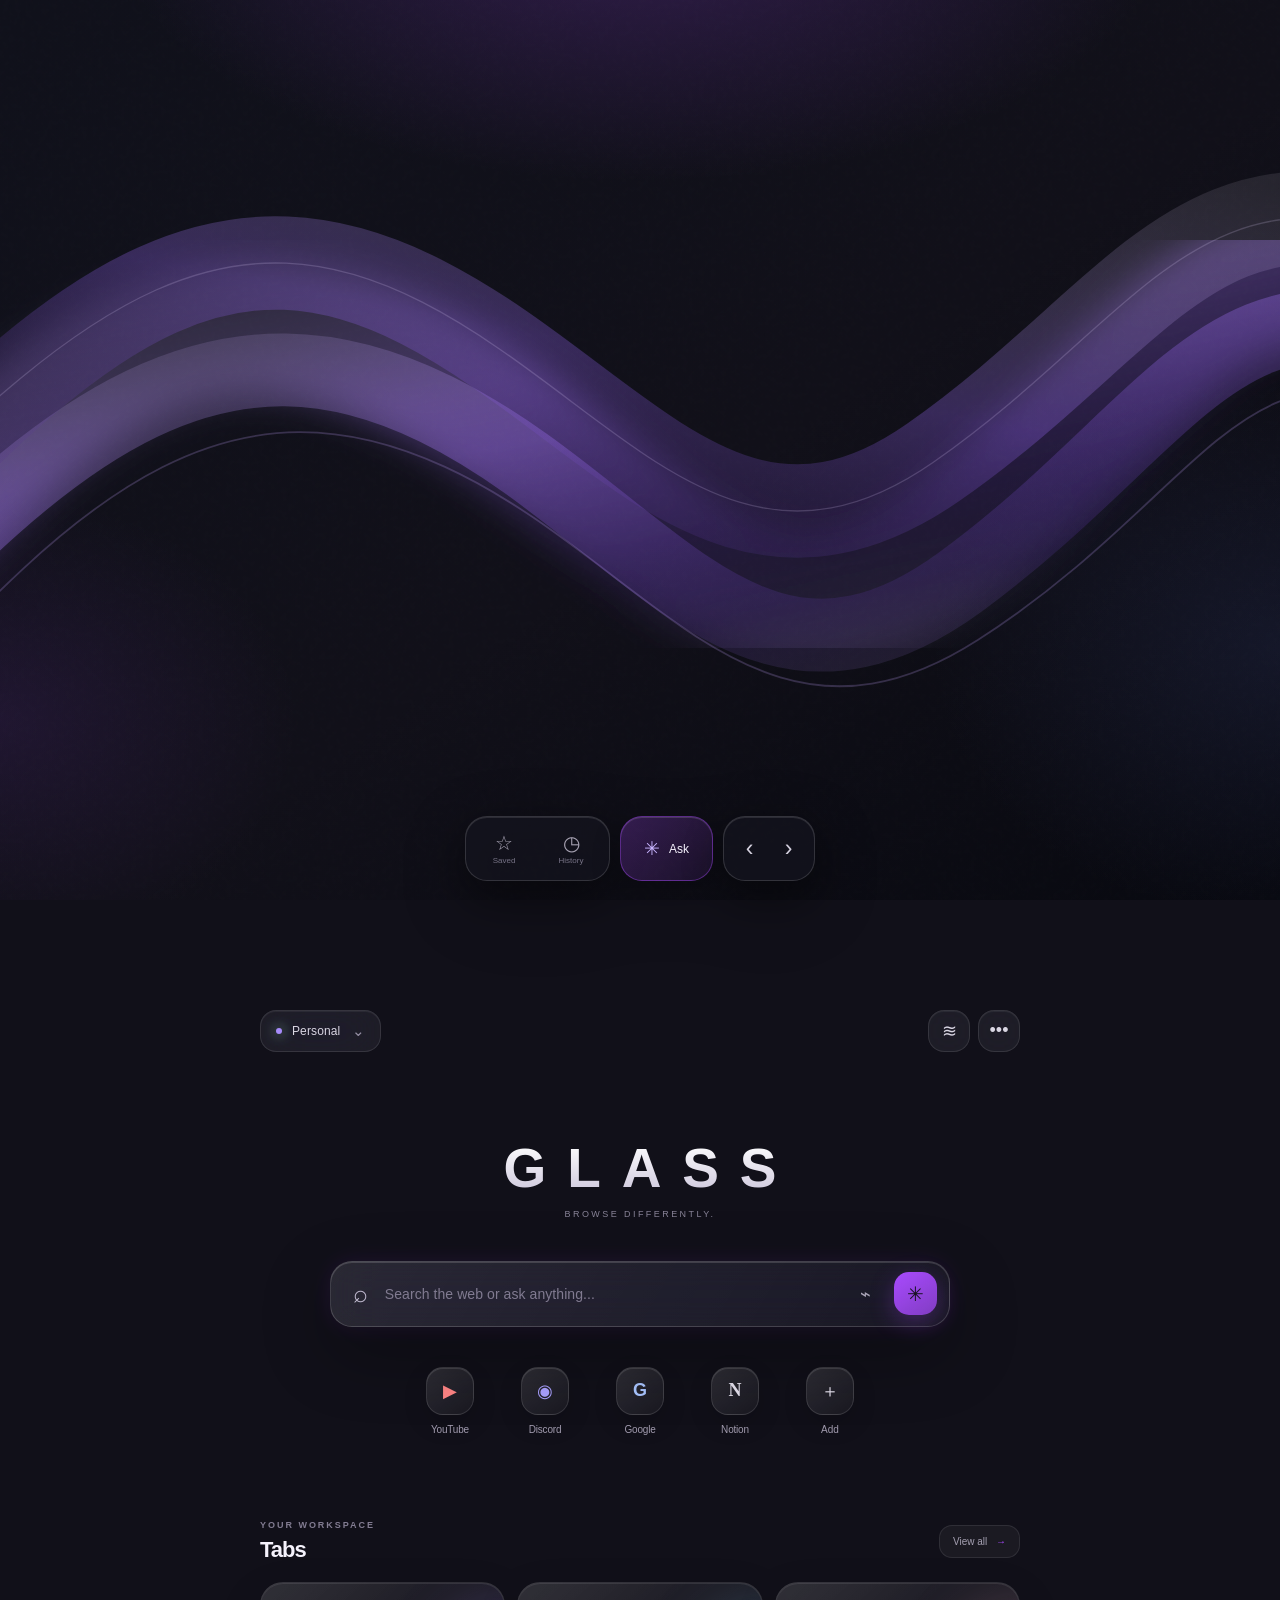
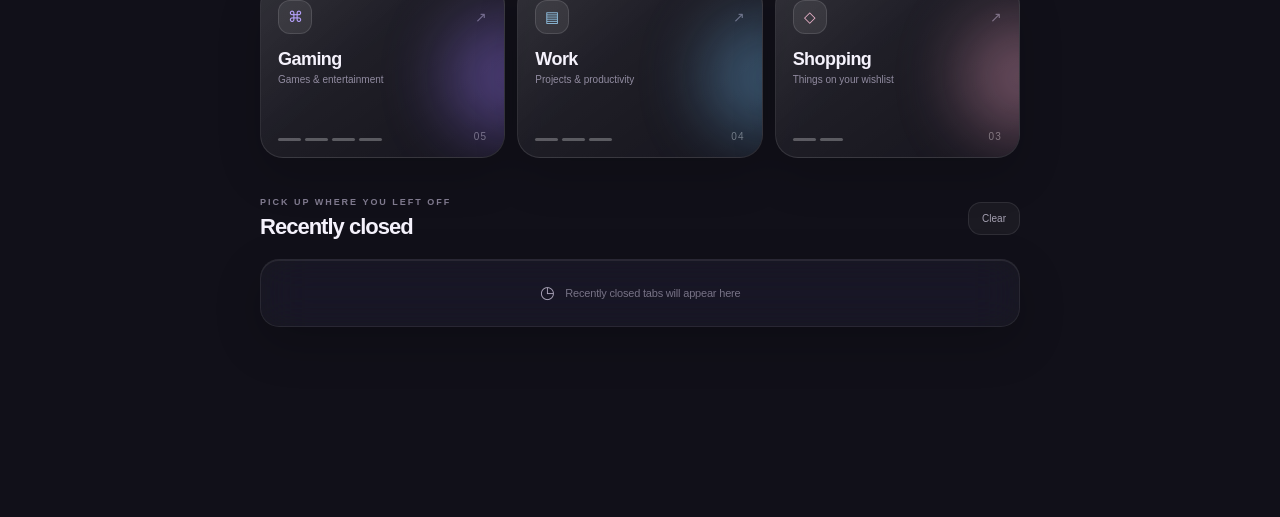
==== commit dde4bec4: "Rebuild GLASS home layout around visual reference" ====
--- a/index.html
+++ b/index.html
@@ -1,66 +1,77 @@
 <!doctype html>
-<html lang="ru">
+<html lang="en">
 <head>
 <meta charset="UTF-8">
 <meta name="viewport" content="width=device-width, initial-scale=1, viewport-fit=cover">
-<meta name="theme-color" content="#090a12">
-<meta name="description" content="GLASS — your personal browser space.">
+<meta name="theme-color" content="#08070f">
+<meta name="description" content="GLASS — Browse differently.">
 <link rel="manifest" href="./manifest.webmanifest">
 <link rel="stylesheet" href="./styles.css">
-<title>GLASS</title>
+<title>GLASS — Browse differently.</title>
 </head>
-<body>
-<div class="ambient ambient-a"></div><div class="ambient ambient-b"></div><div class="ambient ambient-c"></div>
-<main class="app-shell glass-home">
-  <header class="topbar">
+<body class="reference-home">
+<div class="liquid-scene" aria-hidden="true">
+  <div class="liquid-halo halo-one"></div><div class="liquid-halo halo-two"></div>
+  <svg class="liquid-ribbons" viewBox="0 0 1440 1100" preserveAspectRatio="xMidYMid slice" aria-hidden="true">
+    <defs>
+      <linearGradient id="ribbonA" x1="0" y1="0" x2="1" y2="1"><stop offset="0" stop-color="#e6d8ff" stop-opacity=".03"/><stop offset=".38" stop-color="#a879ff" stop-opacity=".34"/><stop offset=".7" stop-color="#7041cf" stop-opacity=".16"/><stop offset="1" stop-color="#f2eaff" stop-opacity=".08"/></linearGradient>
+      <linearGradient id="ribbonB" x1="0" y1="1" x2="1" y2="0"><stop offset="0" stop-color="#31145f" stop-opacity=".1"/><stop offset=".52" stop-color="#9c6bff" stop-opacity=".28"/><stop offset="1" stop-color="#f3eaff" stop-opacity=".1"/></linearGradient>
+      <filter id="soft"><feGaussianBlur stdDeviation="19"/></filter>
+    </defs>
+    <path d="M-180 690 C80 390 240 300 475 420 S830 790 1070 610 S1360 230 1610 340" fill="none" stroke="url(#ribbonA)" stroke-width="150" filter="url(#soft)"/>
+    <path d="M-190 760 C70 460 255 345 490 460 S840 830 1080 655 S1380 285 1630 400" fill="none" stroke="url(#ribbonA)" stroke-width="82"/>
+    <path d="M-150 830 C100 530 270 420 500 525 S850 880 1100 720 S1400 365 1600 470" fill="none" stroke="#c5a3ff" stroke-opacity=".22" stroke-width="2"/>
+    <path d="M-140 590 C100 330 260 230 475 340 S820 680 1050 520 S1350 170 1610 275" fill="none" stroke="url(#ribbonB)" stroke-width="105"/>
+    <path d="M-150 590 C100 330 260 230 475 340 S820 680 1050 520 S1350 170 1610 275" fill="none" stroke="#e5d5ff" stroke-opacity=".19" stroke-width="1.5"/>
+  </svg>
+</div>
+<main class="app-shell glass-home reference-shell">
+  <header class="topbar reference-topbar">
     <button class="space-switch glass" id="spaceButton"><span class="space-dot"></span><span>Personal</span><span class="chevron">⌄</span></button>
     <div class="top-actions">
-      <button class="icon-button glass" id="voiceButton" aria-label="Голосовой поиск">⌁</button>
-      <button class="icon-button glass" id="menuButton" aria-label="Меню">•••</button>
+      <button class="icon-button glass" id="voiceButton" aria-label="Sound and voice">≋</button>
+      <button class="icon-button glass" id="menuButton" aria-label="Open menu">•••</button>
     </div>
   </header>
-  <section class="hero">
-    <div class="brand-emblem"><span></span><i></i></div>
-    <h1>GLASS</h1>
-    <p class="tagline">A clearer way to browse.</p>
-    <form class="search glass" id="searchForm">
+  <section class="hero reference-hero">
+    <div class="brand-lockup"><h1>GLASS</h1><p class="tagline">Browse differently.</p></div>
+    <form class="search glass reference-search" id="searchForm">
       <span class="search-icon">⌕</span>
-      <input id="searchInput" type="search" autocomplete="off" placeholder="Поиск или адрес сайта" aria-label="Поиск">
-      <button type="button" id="searchVoice" aria-label="Голосовой поиск">⌁</button>
-      <span class="search-divider"></span>
-      <button class="search-submit" type="submit" aria-label="Искать">↗</button>
+      <input id="searchInput" type="search" autocomplete="off" placeholder="Search the web or ask anything..." aria-label="Search the web or ask anything">
+      <button type="button" id="searchVoice" aria-label="Voice search">⌁</button>
+      <button class="search-submit" type="submit" aria-label="Search">✳</button>
     </form>
-    <div class="quick-links" id="quickLinks">
+    <div class="quick-links reference-shortcuts" id="quickLinks">
       <a class="quick-link" href="https://youtube.com"><span class="quick-icon youtube">▶</span><span>YouTube</span></a>
       <a class="quick-link" href="https://discord.com"><span class="quick-icon discord">◉</span><span>Discord</span></a>
       <a class="quick-link" href="https://google.com"><span class="quick-icon google">G</span><span>Google</span></a>
       <a class="quick-link" href="https://notion.so"><span class="quick-icon notion">N</span><span>Notion</span></a>
-      <button class="quick-link add-link" id="addShortcut"><span class="quick-icon">＋</span><span>Добавить</span></button>
+      <button class="quick-link add-link" id="addShortcut"><span class="quick-icon">＋</span><span>Add</span></button>
     </div>
   </section>
-  <section class="tabs-home">
+  <section class="tabs-home reference-tabs">
     <div class="section-heading">
-      <div><p class="eyebrow">YOUR WORKSPACE</p><h2>Вкладки</h2></div>
-      <button class="text-button" id="manageSpaces">Все группы <span>↗</span></button>
+      <div><p class="eyebrow">YOUR WORKSPACE</p><h2>Tabs</h2></div>
+      <button class="text-button" id="manageSpaces">View all <span>→</span></button>
     </div>
     <div class="home-tab-groups">
-      <button class="space-card gaming" data-space="Gaming"><span class="card-top"><span class="card-icon">⌘</span><span class="card-arrow">↗</span></span><strong>Gaming</strong><span class="card-meta">Игры и развлечения</span><span class="mini-tabs"><i></i><i></i><i></i><i></i></span><span class="card-count">05</span><span class="card-orb"></span></button>
-      <button class="space-card work" data-space="Work"><span class="card-top"><span class="card-icon">▤</span><span class="card-arrow">↗</span></span><strong>Work</strong><span class="card-meta">Работа и проекты</span><span class="mini-tabs"><i></i><i></i><i></i></span><span class="card-count">04</span><span class="card-orb"></span></button>
-      <button class="space-card shopping" data-space="Shopping"><span class="card-top"><span class="card-icon">◇</span><span class="card-arrow">↗</span></span><strong>Shopping</strong><span class="card-meta">Покупки и желания</span><span class="mini-tabs"><i></i><i></i></span><span class="card-count">03</span><span class="card-orb"></span></button>
+      <button class="space-card gaming" data-space="Gaming"><span class="card-top"><span class="card-icon">⌘</span><span class="card-arrow">↗</span></span><strong>Gaming</strong><span class="card-meta">Games & entertainment</span><span class="mini-tabs"><i></i><i></i><i></i><i></i></span><span class="card-count">05</span><span class="card-orb"></span></button>
+      <button class="space-card work" data-space="Work"><span class="card-top"><span class="card-icon">▤</span><span class="card-arrow">↗</span></span><strong>Work</strong><span class="card-meta">Projects & productivity</span><span class="mini-tabs"><i></i><i></i><i></i></span><span class="card-count">04</span><span class="card-orb"></span></button>
+      <button class="space-card shopping" data-space="Shopping"><span class="card-top"><span class="card-icon">◇</span><span class="card-arrow">↗</span></span><strong>Shopping</strong><span class="card-meta">Things on your wishlist</span><span class="mini-tabs"><i></i><i></i></span><span class="card-count">03</span><span class="card-orb"></span></button>
     </div>
   </section>
-  <section class="recent-block">
-    <div class="section-heading"><div><p class="eyebrow">PICK UP WHERE YOU LEFT OFF</p><h2>Недавнее</h2></div><button class="text-button" id="clearRecent">Очистить</button></div>
-    <div class="empty-state glass" id="recentList"><span class="empty-symbol">◷</span><span>Здесь появятся недавно закрытые вкладки</span></div>
+  <section class="recent-block reference-recent">
+    <div class="section-heading"><div><p class="eyebrow">PICK UP WHERE YOU LEFT OFF</p><h2>Recently closed</h2></div><button class="text-button" id="clearRecent">Clear</button></div>
+    <div class="empty-state glass" id="recentList"><span class="empty-symbol">◷</span><span>Recently closed tabs will appear here</span></div>
   </section>
 </main>
 <nav class="bottom-dock reference-dock">
   <div class="dock-group glass">
-    <button class="dock-button" id="bookmarksButton" aria-label="Закладки"><span>☆</span><small>Закладки</small></button>
-    <button class="dock-button" id="historyButton" aria-label="История"><span>◷</span><small>История</small></button>
+    <button class="dock-button" id="bookmarksButton" aria-label="Bookmarks"><span>☆</span><small>Saved</small></button>
+    <button class="dock-button" id="historyButton" aria-label="History"><span>◷</span><small>History</small></button>
   </div>
   <button class="ask-button glass" id="askButton"><span class="ask-spark">✳</span><span>Ask</span></button>
-  <div class="dock-group glass nav-group"><button class="nav-button" id="backButton" aria-label="Назад">‹</button><button class="nav-button" id="forwardButton" aria-label="Вперёд">›</button></div>
+  <div class="dock-group glass nav-group"><button class="nav-button" id="backButton" aria-label="Back">‹</button><button class="nav-button" id="forwardButton" aria-label="Forward">›</button></div>
 </nav>
 <dialog id="appDialog" class="app-dialog glass"><button class="dialog-close" id="closeDialog">×</button><div id="dialogContent"></div></dialog>
 <script src="./app.js"></script>
--- a/styles.css
+++ b/styles.css
@@ -141,3 +141,137 @@
 }
 @media(max-width:360px){.home-tab-groups{grid-template-columns:1fr}.space-card{min-height:120px}.quick-links{gap:1px}.quick-icon{width:35px;height:35px}.dock-button{width:42px}}
 @media(prefers-reduced-motion:reduce){*,*:before,*:after{scroll-behavior:auto!important;transition:none!important;animation:none!important}}
+
+
+/* GLASS 2.0 — visual rebuild: home + appearance studio */
+:root{
+ --accent:#a78bfa;--accent-rgb:167,139,250;--bg:#080910;
+ --panel:rgba(255,255,255,.055);--panel-border:rgba(255,255,255,.12);
+ --blur:34px;--opacity:.075;--radius:26px;--glow:.5;
+ --text:#f5f2fc;--muted:#9691a5;--faint:#686477;
+}
+html,body{min-height:100%;background:#080910}
+body{
+ background:
+ radial-gradient(ellipse 58% 42% at 50% -10%,rgba(var(--accent-rgb),.23),transparent 72%),
+ radial-gradient(ellipse 36% 40% at 100% 72%,rgba(88,105,190,.13),transparent 76%),
+ radial-gradient(ellipse 30% 32% at 0% 80%,rgba(var(--accent-rgb),.10),transparent 78%),
+ linear-gradient(145deg,#10111b 0%,#090a12 48%,#080910 100%);
+}
+body:before{opacity:.075}
+.ambient{filter:blur(110px);opacity:.18}
+.ambient-a{width:430px;height:430px;left:-300px;top:8%}
+.ambient-b{width:390px;height:390px;right:-290px;top:38%}
+.app-shell{width:min(100% - 42px,760px);padding:25px 0 190px}
+.glass{background:rgba(255,255,255,var(--opacity));border-color:rgba(255,255,255,.115);backdrop-filter:blur(var(--blur)) saturate(185%);-webkit-backdrop-filter:blur(var(--blur)) saturate(185%)}
+.topbar{height:48px}
+.space-switch{height:42px;padding:0 15px;border-radius:16px;background:rgba(255,255,255,.055);border-color:rgba(255,255,255,.105);font-size:12px;letter-spacing:.01em}
+.space-dot{width:6px;height:6px;background:#a5f0cf;box-shadow:0 0 13px #a5f0cf}
+.icon-button{width:42px;height:42px;border-radius:16px;background:rgba(255,255,255,.055);border-color:rgba(255,255,255,.105)}
+.hero{padding:clamp(58px,9vh,88px) 0 54px}
+.brand-emblem{width:38px;height:38px;margin-bottom:19px;border-radius:13px;border-color:rgba(var(--accent-rgb),.8);box-shadow:0 0 38px rgba(var(--accent-rgb),.28),inset 0 0 18px rgba(var(--accent-rgb),.18)}
+.brand-emblem span{inset:7px;border-radius:6px}
+h1{font-size:clamp(39px,7vw,55px);font-weight:560;letter-spacing:.38em;margin-left:.38em;background:linear-gradient(180deg,#fff 8%,#c8c1d8 100%);-webkit-background-clip:text;background-clip:text}
+.tagline{margin:0 0 42px;font-size:9px;letter-spacing:.27em;color:#888397}
+.search{width:min(100%,620px);height:66px;padding:0 12px 0 22px;gap:15px;border-radius:22px;background:linear-gradient(120deg,rgba(255,255,255,.105),rgba(255,255,255,.035));border-color:rgba(255,255,255,.17);box-shadow:0 24px 70px rgba(0,0,0,.32),inset 0 1px rgba(255,255,255,.15),0 0 calc(70px * var(--glow)) rgba(var(--accent-rgb),.11)}
+.search-icon{font-size:25px;color:#c2bbd1}
+.search input{font-size:14px;letter-spacing:.005em}
+.search input::placeholder{color:#817b91}
+.search .search-submit{width:43px;height:43px;border-radius:15px;color:#171321;background:linear-gradient(145deg,rgba(var(--accent-rgb),1),rgba(var(--accent-rgb),.72));box-shadow:0 7px 24px rgba(var(--accent-rgb),.28)}
+.search-divider{background:rgba(255,255,255,.12)}
+.quick-links{gap:clamp(15px,3vw,31px);margin-top:34px}
+.quick-link{min-width:63px;gap:9px;padding:5px 7px 8px;color:#a09aad;font-size:10px}
+.quick-icon{width:48px;height:48px;border-radius:17px;background:linear-gradient(145deg,rgba(255,255,255,.12),rgba(255,255,255,.035));border-color:rgba(255,255,255,.12);box-shadow:inset 0 1px rgba(255,255,255,.12),0 9px 24px rgba(0,0,0,.14);font-size:18px}
+.quick-link:hover .quick-icon{transform:translateY(-2px);border-color:rgba(var(--accent-rgb),.42);box-shadow:0 8px 25px rgba(var(--accent-rgb),.13)}
+.quick-icon{transition:transform .25s var(--ease),border-color .25s,box-shadow .25s}
+.tabs-home{margin-top:22px}
+.section-heading{margin-bottom:19px}
+.eyebrow{font-size:9px;letter-spacing:.22em;color:#827c91}
+.section-heading h2{font-size:22px;font-weight:550;letter-spacing:-.045em}
+.text-button{border-radius:13px;padding:10px 13px;background:rgba(255,255,255,.045);border-color:rgba(255,255,255,.09);font-size:10px}
+.home-tab-groups{gap:12px}
+.space-card{min-height:176px;padding:17px 17px 16px;border-radius:23px;background:linear-gradient(145deg,rgba(255,255,255,.085),rgba(255,255,255,.025));border-color:rgba(255,255,255,.105);box-shadow:0 18px 45px rgba(0,0,0,.16),inset 0 1px rgba(255,255,255,.09)}
+.space-card:after{content:"";position:absolute;inset:0;border-radius:inherit;pointer-events:none;background:linear-gradient(135deg,rgba(255,255,255,.055),transparent 42%)}
+.space-card:hover{transform:translateY(-4px);border-color:rgba(var(--accent-rgb),.42);box-shadow:0 22px 50px rgba(0,0,0,.23),0 0 35px rgba(var(--accent-rgb),.075)}
+.card-icon{width:34px;height:34px;border-radius:12px;background:rgba(255,255,255,.075);border-color:rgba(255,255,255,.12)}
+.space-card strong{font-size:18px;font-weight:570}
+.card-meta{font-size:10px;color:#928ca1}
+.mini-tabs i{width:23px;height:3px;background:rgba(255,255,255,.28)}
+.card-count{font-size:10px;color:rgba(255,255,255,.4)}
+.card-orb{width:120px;height:120px;right:-62px;top:35px;filter:blur(34px);opacity:.42}
+.recent-block{margin-top:39px}
+.empty-state{min-height:68px;border-radius:19px;background:rgba(255,255,255,.032);border-color:rgba(255,255,255,.075);font-size:11px}
+.bottom-dock{bottom:max(19px,env(safe-area-inset-bottom));gap:10px}
+.dock-group{height:65px;padding:6px;border-radius:22px;background:rgba(21,21,31,.76);border-color:rgba(255,255,255,.14);box-shadow:inset 0 1px rgba(255,255,255,.11),0 16px 42px rgba(0,0,0,.3)}
+.dock-button{width:64px;height:51px;border-radius:15px}
+.dock-button span{font-size:20px}.dock-button small{font-size:8px}
+.ask-button{height:65px;padding:0 23px;border-radius:22px;background:linear-gradient(135deg,rgba(var(--accent-rgb),.25),rgba(var(--accent-rgb),.095));border-color:rgba(var(--accent-rgb),.42);box-shadow:inset 0 1px rgba(255,255,255,.14),0 12px 30px rgba(0,0,0,.2)}
+.nav-button{width:39px;height:51px}
+.app-dialog{width:min(440px,calc(100% - 28px));inset:auto 14px 104px auto;padding:29px 23px 23px;border-radius:27px;background:rgba(17,17,27,.91);border-color:rgba(255,255,255,.15);box-shadow:0 32px 100px rgba(0,0,0,.56),inset 0 1px rgba(255,255,255,.11)}
+.dialog-title{font-size:22px;letter-spacing:-.04em}
+.dialog-copy{font-size:11px;line-height:1.65;color:#a09aad}
+.appearance-studio{display:grid;gap:18px;margin-top:20px}
+.studio-section{padding:17px;border:1px solid rgba(255,255,255,.085);border-radius:20px;background:linear-gradient(145deg,rgba(255,255,255,.055),rgba(255,255,255,.018));box-shadow:inset 0 1px rgba(255,255,255,.045)}
+.studio-section h3{margin:0 0 14px;font-size:12px;font-weight:600;letter-spacing:.01em;color:#e9e5f1}
+.studio-grid{gap:9px;margin:0}
+.studio-theme{gap:9px;padding:12px 5px;border-radius:15px;background:rgba(255,255,255,.035);border-color:rgba(255,255,255,.085);font-size:10px}
+.studio-theme i{width:30px;height:30px;border:2px solid rgba(255,255,255,.42);box-shadow:0 0 23px color-mix(in srgb,var(--swatch) 48%,transparent)}
+.studio-theme.selected{border-color:rgba(var(--accent-rgb),.72);background:rgba(var(--accent-rgb),.13);box-shadow:0 0 22px rgba(var(--accent-rgb),.09)}
+.studio-color-row{display:flex;align-items:center;justify-content:space-between;gap:12px;min-height:43px;color:#bdb7c9;font-size:11px;border-bottom:1px solid rgba(255,255,255,.06)}
+.studio-color-row input[type=color]{width:43px;height:27px;padding:2px;border:1px solid rgba(255,255,255,.15);border-radius:9px;background:rgba(255,255,255,.06)}
+.studio-control{display:grid;grid-template-columns:1fr auto;gap:11px;align-items:center;margin:16px 0 0;color:#bdb7c9;font-size:11px}
+.studio-control output{color:#e5dfff;font-size:10px;font-variant-numeric:tabular-nums}
+.studio-control input{grid-column:1/-1;width:100%;accent-color:var(--accent);height:4px;margin:2px 0 4px}
+.studio-wallpaper{display:flex;gap:8px;flex-wrap:wrap}
+.studio-wallpaper label,.studio-wallpaper button,.studio-save button{display:flex;align-items:center;justify-content:center;min-height:39px;padding:0 13px;border:1px solid rgba(var(--accent-rgb),.3);border-radius:12px;background:rgba(var(--accent-rgb),.12);color:#e8e0fa;font-size:10px;cursor:pointer}
+.studio-wallpaper input{display:none}
+.studio-wallpaper button{border-color:rgba(255,255,255,.1);background:rgba(255,255,255,.045);color:#aaa4b6}
+.studio-note{margin:10px 0 0;color:#817b90;font-size:9px;line-height:1.55}
+.studio-save{display:flex;gap:8px}
+.studio-save input{flex:1;min-width:0;height:39px;padding:0 11px;border:1px solid rgba(255,255,255,.11);border-radius:12px;background:rgba(0,0,0,.2);color:white;font-size:11px;outline:0}
+.studio-save button{white-space:nowrap}
+.studio-saved{display:grid;gap:7px;margin-top:10px}
+.studio-saved-row{display:flex;gap:7px}
+.studio-saved-row button{min-height:36px;border:1px solid rgba(255,255,255,.085);border-radius:11px;background:rgba(255,255,255,.04);color:#d9d4e2;font-size:10px}
+.studio-saved-row button:first-child{flex:1;text-align:left;padding:0 11px}
+.studio-saved-row button:last-child{width:36px;color:#b6a9c9}
+#doneAppearance{width:100%;margin-top:14px;min-height:43px;border-radius:14px}
+@media(max-width:620px){
+ .app-shell{width:calc(100% - 34px);padding-top:18px;padding-bottom:170px}
+ .hero{padding:clamp(54px,8vh,75px) 0 43px}
+ .tagline{margin-bottom:34px;font-size:8px}
+ .search{height:61px;border-radius:20px;padding-left:17px;gap:10px}
+ .quick-links{gap:clamp(7px,2.5vw,15px);margin-top:28px}
+ .quick-link{min-width:52px;padding-inline:3px;font-size:9px}
+ .quick-icon{width:43px;height:43px;border-radius:15px}
+ .home-tab-groups{grid-template-columns:1fr;gap:9px}
+ .space-card{min-height:116px;padding:13px 15px}
+ .card-top{margin-bottom:9px}
+ .mini-tabs{padding-top:10px}
+ .space-card strong{font-size:16px}
+ .card-orb{width:110px;height:110px;top:10px}
+ .recent-block{margin-top:30px}
+ .dock-group{height:59px;padding:4px;border-radius:19px}
+ .dock-button{width:49px;height:49px}
+ .ask-button{height:59px;padding:0 16px;border-radius:19px;gap:7px}
+ .nav-button{width:32px;height:47px}
+ .bottom-dock{gap:7px;max-width:calc(100% - 16px)}
+ .app-dialog{inset:auto 10px max(88px,calc(env(safe-area-inset-bottom) + 78px)) 10px;width:auto;max-height:min(78dvh,760px);padding:27px 16px 18px}
+ .studio-section{padding:14px}
+ .studio-grid{gap:6px}
+ .studio-theme{padding:10px 3px}
+}
+@media(prefers-reduced-motion:reduce){*,*:before,*:after{scroll-behavior:auto!important;transition:none!important;animation:none!important}}
+
+/* Appearance controls are connected to the live page background. */
+body{
+ background-color:var(--user-bg,#080910);
+ background-image:var(--user-wallpaper,none),
+ radial-gradient(ellipse 58% 42% at 50% -10%,rgba(var(--accent-rgb),.23),transparent 72%),
+ radial-gradient(ellipse 36% 40% at 100% 72%,rgba(88,105,190,.13),transparent 76%),
+ radial-gradient(ellipse 30% 32% at 0% 80%,rgba(var(--accent-rgb),.10),transparent 78%),
+ linear-gradient(145deg,#10111b 0%,var(--user-bg,#090a12) 55%,#080910 100%);
+ background-size:cover,auto,auto,auto,auto;
+ background-position:center,center,center,center,center;
+ background-attachment:fixed;
+}
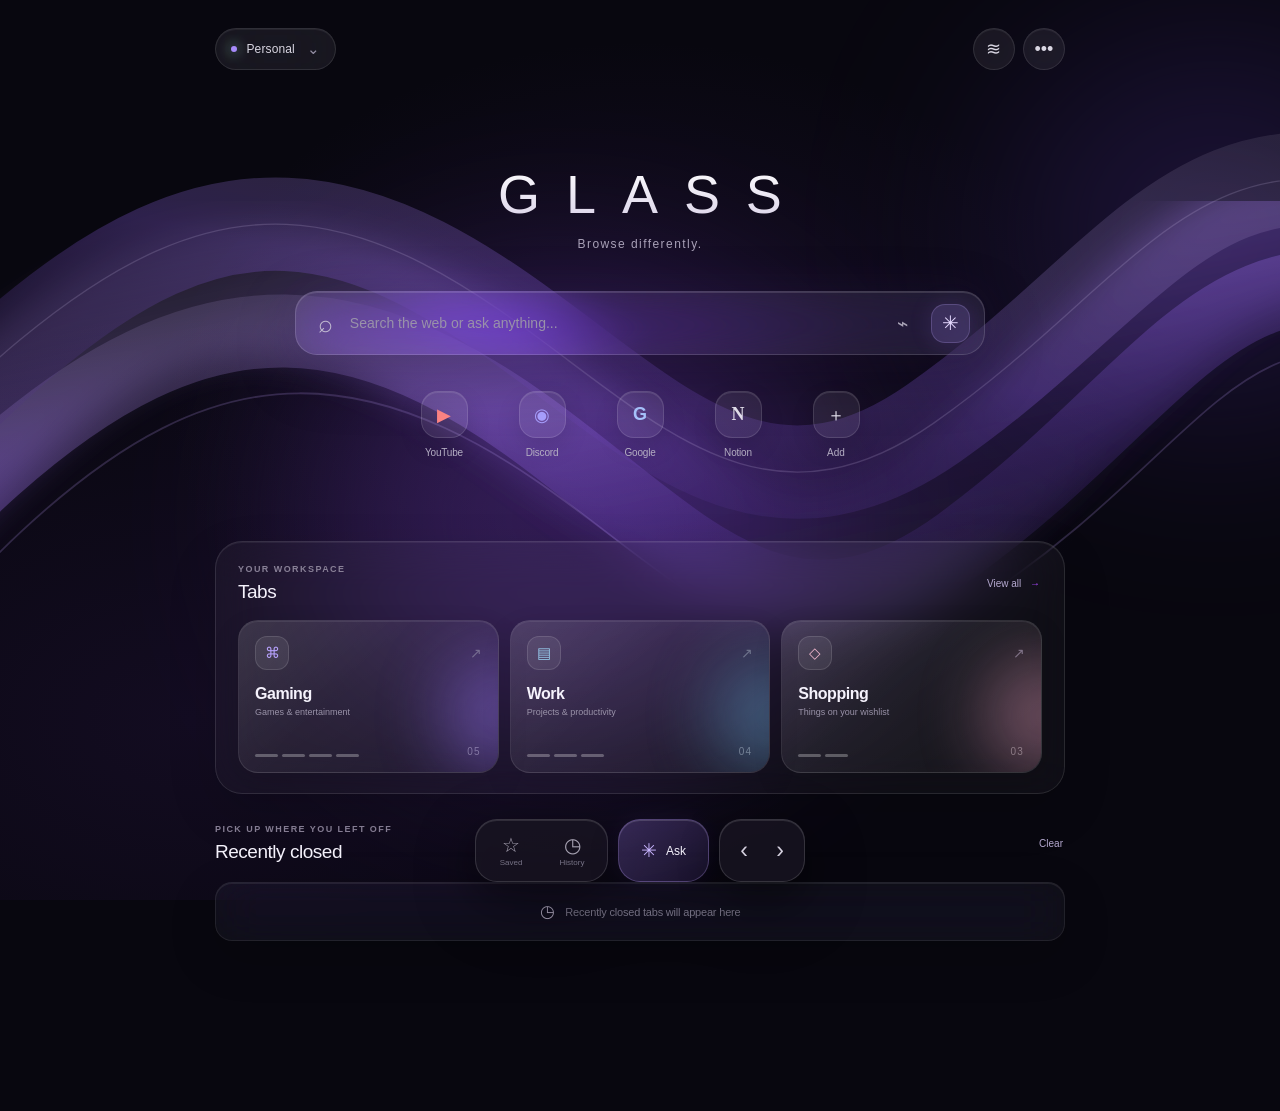
==== commit 1d5a5a00: "Add GLASS reference phone frame" ====
--- a/index.html
+++ b/index.html
@@ -10,6 +10,7 @@
 <title>GLASS — Browse differently.</title>
 </head>
 <body class="reference-home">
+<div id="appFrame" class="phone-frame">
 <div class="liquid-scene" aria-hidden="true">
   <div class="liquid-halo halo-one"></div><div class="liquid-halo halo-two"></div>
   <svg class="liquid-ribbons" viewBox="0 0 1440 1100" preserveAspectRatio="xMidYMid slice" aria-hidden="true">
@@ -74,5 +75,6 @@
   <div class="dock-group glass nav-group"><button class="nav-button" id="backButton" aria-label="Back">‹</button><button class="nav-button" id="forwardButton" aria-label="Forward">›</button></div>
 </nav>
 <dialog id="appDialog" class="app-dialog glass"><button class="dialog-close" id="closeDialog">×</button><div id="dialogContent"></div></dialog>
+</div>
 <script src="./app.js"></script>
 </body></html>
--- a/styles.css
+++ b/styles.css
@@ -275,3 +275,76 @@
  background-position:center,center,center,center,center;
  background-attachment:fixed;
 }
+
+/* GLASS reference layout refresh */
+:root{--accent:#a98aff;--accent-rgb:169,138,255;--opacity:.075;--blur:30px;--radius:26px}
+body.reference-home{min-height:100svh;background:#08070f;overflow-x:hidden}
+body.reference-home:before{opacity:.08}
+.liquid-scene{position:fixed;inset:0;z-index:0;overflow:hidden;pointer-events:none;background:radial-gradient(ellipse at 50% 45%,rgba(67,35,112,.25),transparent 52%),radial-gradient(ellipse at 15% 80%,rgba(93,45,155,.13),transparent 40%),#08070f}
+.liquid-halo{position:absolute;border-radius:50%;filter:blur(100px);opacity:.34}
+.halo-one{width:40vw;height:36vw;left:24%;top:32%;background:#6c3bb4}
+.halo-two{width:34vw;height:30vw;right:-12%;top:4%;background:#332064;opacity:.45}
+.liquid-ribbons{position:absolute;width:100%;height:100%;inset:0;opacity:.9}
+.reference-shell{width:min(100% - 44px,850px);padding:25px 0 170px}
+.reference-topbar .space-switch{height:42px;padding:0 15px;border-radius:999px;background:rgba(255,255,255,.065);backdrop-filter:blur(28px) saturate(170%)}
+.reference-topbar .icon-button{width:42px;height:42px;border-radius:50%;background:rgba(255,255,255,.065);backdrop-filter:blur(28px)}
+.reference-hero{padding:clamp(66px,10vh,112px) 0 66px}
+.brand-lockup h1{font-size:clamp(38px,6vw,54px);font-weight:430;letter-spacing:.48em;margin:0 0 12px 0;padding-left:.48em;background:linear-gradient(180deg,#fff 0%,#d9d1e8 100%);background-clip:text;-webkit-background-clip:text;color:transparent}
+.brand-lockup .tagline{font-size:12px;letter-spacing:.12em;text-transform:none;color:#a9a1b8;margin:0 0 40px}
+.reference-search{width:min(100%,690px);height:64px;border-radius:22px;padding:0 14px 0 22px;background:rgba(255,255,255,.075);border-color:rgba(255,255,255,.14);box-shadow:0 18px 60px rgba(0,0,0,.25),inset 0 1px rgba(255,255,255,.12),0 0 50px rgba(147,102,255,.08)}
+.reference-search input{font-size:14px;letter-spacing:0}
+.reference-search input::placeholder{color:#9992a9}
+.reference-search button{font-size:19px}
+.reference-search .search-submit{width:39px;height:39px;border-radius:14px;background:rgba(174,143,255,.18);color:#e6d9ff;border:1px solid rgba(196,171,255,.22);box-shadow:0 0 25px rgba(164,124,255,.12)}
+.reference-shortcuts{gap:clamp(17px,3vw,35px);margin-top:30px}
+.reference-shortcuts .quick-link{font-size:10px;color:#b4aec2;gap:9px}
+.reference-shortcuts .quick-icon{width:47px;height:47px;border-radius:17px;background:rgba(255,255,255,.075);border-color:rgba(255,255,255,.12);box-shadow:inset 0 1px rgba(255,255,255,.1),0 10px 24px rgba(0,0,0,.12)}
+.reference-tabs{margin-top:8px;padding:22px 22px 20px;border:1px solid rgba(255,255,255,.11);border-radius:27px;background:rgba(255,255,255,.035);backdrop-filter:blur(24px);box-shadow:inset 0 1px rgba(255,255,255,.06),0 18px 50px rgba(0,0,0,.14)}
+.reference-tabs .section-heading{margin-bottom:17px}
+.reference-tabs .section-heading h2,.reference-recent .section-heading h2{font-size:19px;font-weight:520;letter-spacing:-.025em}
+.reference-tabs .eyebrow,.reference-recent .eyebrow{letter-spacing:.16em;font-size:9px;color:#898197}
+.reference-tabs .text-button,.reference-recent .text-button{border:0;background:transparent;padding:8px 2px;color:#b5a9d0}
+.reference-tabs .home-tab-groups{gap:11px}
+.reference-tabs .space-card{min-height:153px;padding:15px 16px;border-radius:20px;background:linear-gradient(145deg,rgba(255,255,255,.09),rgba(255,255,255,.025));border-color:rgba(255,255,255,.11);box-shadow:inset 0 1px rgba(255,255,255,.08),0 12px 30px rgba(0,0,0,.12)}
+.reference-tabs .space-card strong{font-size:16px}
+.reference-tabs .card-meta{font-size:9px;color:#9a93a9}
+.reference-tabs .card-icon{background:rgba(255,255,255,.075);border-radius:12px}
+.reference-recent{margin-top:30px}
+.reference-recent .empty-state{border-radius:17px;background:rgba(255,255,255,.035);border-color:rgba(255,255,255,.08);min-height:59px}
+.reference-dock{gap:10px;bottom:max(18px,env(safe-area-inset-bottom))}
+.reference-dock .dock-group{height:63px;border-radius:22px;background:rgba(25,22,35,.76);border-color:rgba(255,255,255,.14);backdrop-filter:blur(34px) saturate(180%)}
+.reference-dock .dock-button{width:58px;height:51px}
+.reference-dock .dock-button span{font-size:20px}
+.reference-dock .dock-button small{font-size:8px}
+.reference-dock .ask-button{height:63px;border-radius:22px;padding:0 22px;background:linear-gradient(135deg,rgba(168,132,255,.26),rgba(120,86,196,.14));border-color:rgba(192,164,255,.28);box-shadow:inset 0 1px rgba(255,255,255,.14),0 10px 30px rgba(0,0,0,.2),0 0 28px rgba(150,110,255,.08)}
+.reference-dock .nav-button{width:36px}
+.app-dialog{background:rgba(18,16,27,.91)}
+@media(max-width:620px){
+ .reference-shell{width:calc(100% - 32px);padding-top:18px;padding-bottom:155px}
+ .reference-hero{padding:clamp(72px,11vh,100px) 0 53px}
+ .brand-lockup h1{font-size:39px;letter-spacing:.38em;padding-left:.38em}
+ .brand-lockup .tagline{margin-bottom:33px;font-size:11px}
+ .reference-search{height:58px;padding-left:16px;gap:9px;border-radius:19px}
+ .reference-search input{font-size:13px}
+ .reference-shortcuts{gap:9px;justify-content:space-between;margin-top:24px}
+ .reference-shortcuts .quick-link{min-width:0;padding:4px 2px;font-size:9px}
+ .reference-shortcuts .quick-icon{width:43px;height:43px;border-radius:15px}
+ .reference-tabs{padding:18px 14px 15px;border-radius:23px}
+ .reference-tabs .home-tab-groups{gap:8px}
+ .reference-tabs .space-card{min-height:137px;padding:12px 10px;border-radius:17px}
+ .reference-tabs .card-top{margin-bottom:13px}
+ .reference-tabs .card-icon{width:28px;height:28px}
+ .reference-tabs .space-card strong{font-size:14px}
+ .reference-tabs .card-meta{font-size:8px;line-height:1.35}
+ .reference-tabs .card-count{right:10px;bottom:12px;font-size:8px}
+ .reference-tabs .mini-tabs{padding-top:13px;gap:3px}
+ .reference-tabs .mini-tabs i{width:13px}
+ .reference-recent{margin-top:25px}
+ .reference-dock{gap:7px;max-width:calc(100% - 18px)}
+ .reference-dock .dock-group{height:58px;padding:4px;border-radius:19px}
+ .reference-dock .dock-button{width:48px;height:48px}
+ .reference-dock .dock-button small{font-size:7px}
+ .reference-dock .ask-button{height:58px;padding:0 16px;border-radius:19px}
+ .reference-dock .nav-button{width:29px;height:46px}
+}
+@media(prefers-reduced-motion:reduce){.reference-home *{scroll-behavior:auto!important;transition:none!important}}
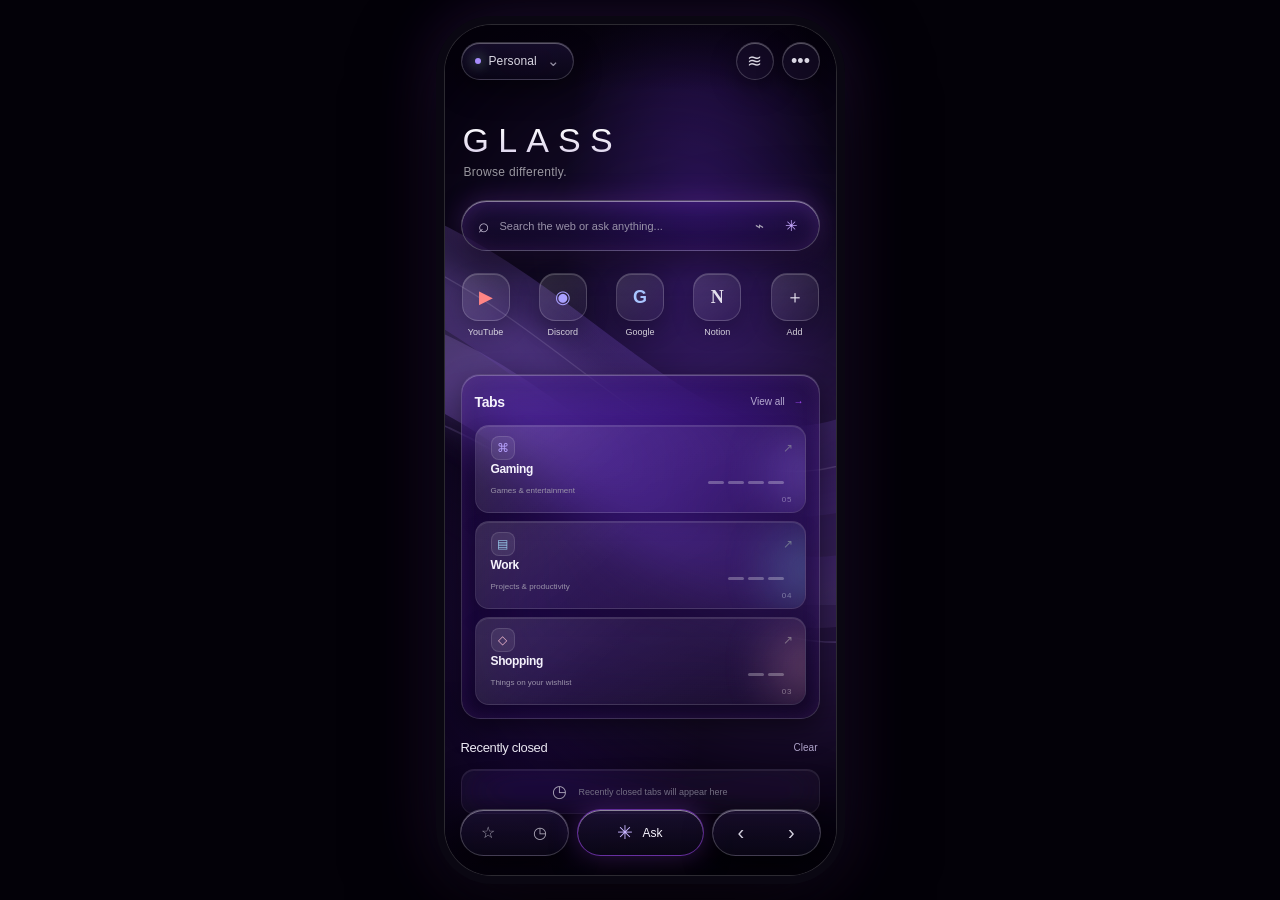
==== commit 6032a8b5: "Bust stale GLASS shell assets" ====
--- a/index.html
+++ b/index.html
@@ -6,7 +6,7 @@
 <meta name="theme-color" content="#08070f">
 <meta name="description" content="GLASS — Browse differently.">
 <link rel="manifest" href="./manifest.webmanifest">
-<link rel="stylesheet" href="./styles.css">
+<link rel="stylesheet" href="./styles.css?v=cdecd5f">
 <title>GLASS — Browse differently.</title>
 </head>
 <body class="reference-home">
@@ -76,5 +76,5 @@
 </nav>
 <dialog id="appDialog" class="app-dialog glass"><button class="dialog-close" id="closeDialog">×</button><div id="dialogContent"></div></dialog>
 </div>
-<script src="./app.js"></script>
+<script src="./app.js?v=cdecd5f"></script>
 </body></html>
--- a/styles.css
+++ b/styles.css
@@ -348,3 +348,119 @@
  .reference-dock .nav-button{width:29px;height:46px}
 }
 @media(prefers-reduced-motion:reduce){.reference-home *{scroll-behavior:auto!important;transition:none!important}}
+
+
+/* GLASS — reference composition pass */
+html,body{min-height:100%;background:#030108}
+body.reference-home{
+ min-height:100svh;height:100svh;padding:12px;display:flex;align-items:center;justify-content:center;
+ overflow:hidden;background:#030108;letter-spacing:0
+}
+body.reference-home:before{display:none}
+.phone-frame{
+ position:relative;isolation:isolate;transform:translateZ(0);width:min(393px,100%);
+ height:min(852px,calc(100svh - 24px));max-height:95svh;flex:0 0 auto;
+ overflow:hidden;border-radius:48px;background:#04010a;
+ border:1.5px solid rgba(255,255,255,.16);
+ box-shadow:0 0 0 8px #0a0712,0 30px 90px rgba(0,0,0,.9),0 0 70px rgba(var(--accent-rgb),.25);
+}
+.phone-frame .liquid-scene{position:absolute;inset:0;z-index:0;background:
+ radial-gradient(ellipse at 65% 25%,rgba(91,33,182,.42),transparent 38%),
+ radial-gradient(ellipse at 20% 72%,rgba(46,16,101,.5),transparent 42%),#04010a}
+.phone-frame .liquid-halo{filter:blur(80px);opacity:.32}
+.phone-frame .liquid-ribbons{opacity:.8;transform:scale(1.12)}
+.phone-frame .reference-shell{
+ position:absolute;inset:0;width:100%;height:100%;margin:0;padding:76px 16px 112px;
+ overflow-y:auto;scrollbar-width:none;display:flex;flex-direction:column;gap:0;
+}
+.phone-frame .reference-shell::-webkit-scrollbar{display:none}
+.phone-frame .reference-topbar{
+ position:absolute;top:0;left:0;right:0;height:66px;padding:16px 16px 10px;z-index:12;
+ background:linear-gradient(to bottom,rgba(4,1,10,.72),transparent)
+}
+.phone-frame .reference-topbar .space-switch{
+ height:38px;padding:0 13px;gap:8px;border-radius:999px;
+ background:linear-gradient(180deg,rgba(46,30,82,.38),rgba(14,9,28,.52));
+ border:1px solid rgba(255,255,255,.18);box-shadow:0 10px 28px rgba(0,0,0,.4),inset 0 1px rgba(255,255,255,.3)
+}
+.phone-frame .reference-topbar .icon-button{
+ width:38px;height:38px;border-radius:50%;background:rgba(24,15,43,.55);
+ border:1px solid rgba(255,255,255,.19);box-shadow:0 10px 26px rgba(0,0,0,.4),inset 0 1px rgba(255,255,255,.3)
+}
+.phone-frame .reference-hero{padding:20px 0 19px;text-align:left}
+.phone-frame .brand-lockup h1{
+ font-size:34px;font-weight:300;letter-spacing:.27em;padding:0;margin:0 0 5px 2px;
+ background:linear-gradient(180deg,#fff 8%,#d7cce9 100%);background-clip:text;-webkit-background-clip:text;color:transparent
+}
+.phone-frame .brand-lockup .tagline{margin:0 0 21px 3px;font-size:12px;letter-spacing:.025em;text-transform:none;color:rgba(255,255,255,.58)}
+.phone-frame .reference-search{
+ width:100%;height:51px;padding:0 13px 0 16px;gap:9px;border-radius:999px;
+ background:linear-gradient(180deg,rgba(46,30,82,.42),rgba(14,9,28,.58));
+ border:1px solid rgba(255,255,255,.24);
+ box-shadow:0 12px 28px rgba(0,0,0,.55),inset 0 1px .5px rgba(255,255,255,.45),inset 0 0 20px rgba(var(--accent-rgb),.2),0 0 26px rgba(var(--accent-rgb),.25)
+}
+.phone-frame .reference-search input{font-size:11px}
+.phone-frame .reference-search .search-icon{font-size:19px}
+.phone-frame .reference-search button{font-size:15px;padding:5px}
+.phone-frame .reference-search .search-submit{width:28px;height:28px;border-radius:50%;background:transparent;border:0;box-shadow:none;color:#c8aaff}
+.phone-frame .reference-shortcuts{margin:19px 0 0;gap:0;justify-content:space-between}
+.phone-frame .reference-shortcuts .quick-link{min-width:0;gap:6px;padding:2px 0 4px;font-size:9px;color:rgba(255,255,255,.8)}
+.phone-frame .reference-shortcuts .quick-icon{
+ width:48px;height:48px;border-radius:16px;background:linear-gradient(145deg,rgba(255,255,255,.13),rgba(255,255,255,.035));
+ border:1px solid rgba(255,255,255,.16);box-shadow:inset 0 1px rgba(255,255,255,.2),0 9px 22px rgba(0,0,0,.22)
+}
+.phone-frame .reference-tabs{
+ margin:13px 0 0;padding:13px;border-radius:19px;
+ background:linear-gradient(165deg,rgba(34,22,62,.28),rgba(12,8,24,.48));
+ border:1px solid rgba(255,255,255,.17);backdrop-filter:blur(24px) saturate(180%);
+ box-shadow:0 10px 28px rgba(0,0,0,.48),inset 0 1px rgba(255,255,255,.25),inset 0 0 18px rgba(var(--accent-rgb),.14)
+}
+.phone-frame .reference-tabs .section-heading{margin-bottom:10px}
+.phone-frame .reference-tabs .section-heading h2{font-size:14px;font-weight:600}
+.phone-frame .reference-tabs .eyebrow{display:none}
+.phone-frame .reference-tabs .text-button{font-size:10px}
+.phone-frame .reference-tabs .home-tab-groups{display:grid;grid-template-columns:1fr;gap:8px}
+.phone-frame .reference-tabs .space-card{
+ min-height:88px;padding:10px 12px 9px 15px;border-radius:14px;display:grid;
+ grid-template-columns:1fr auto;grid-template-rows:auto auto 1fr;align-items:center;
+ background:linear-gradient(145deg,rgba(255,255,255,.085),rgba(255,255,255,.025));
+ border:1px solid rgba(255,255,255,.13);box-shadow:inset 0 1px rgba(255,255,255,.1),0 9px 20px rgba(0,0,0,.18)
+}
+.phone-frame .reference-tabs .card-top{grid-column:1/-1;margin:0 0 2px}
+.phone-frame .reference-tabs .card-icon{width:24px;height:24px;border-radius:8px;font-size:12px}
+.phone-frame .reference-tabs .card-arrow{font-size:12px}
+.phone-frame .reference-tabs .space-card strong{grid-column:1;font-size:12px;align-self:end}
+.phone-frame .reference-tabs .card-meta{grid-column:1;font-size:8px;margin-top:2px}
+.phone-frame .reference-tabs .mini-tabs{grid-column:2;grid-row:2/4;align-self:center;margin:0;padding:0 9px 0 0}
+.phone-frame .reference-tabs .mini-tabs i{width:16px;height:3px}
+.phone-frame .reference-tabs .card-count{right:12px;bottom:8px;font-size:8px}
+.phone-frame .reference-tabs .card-orb{width:75px;height:75px;right:-38px;top:10px;filter:blur(24px);opacity:.3}
+.phone-frame .reference-recent{margin-top:15px}
+.phone-frame .reference-recent .section-heading{margin-bottom:8px}
+.phone-frame .reference-recent .section-heading h2{font-size:13px}
+.phone-frame .reference-recent .eyebrow{display:none}
+.phone-frame .reference-recent .empty-state{min-height:45px;font-size:9px;border-radius:13px}
+.phone-frame .reference-dock{
+ position:absolute;left:0;right:0;bottom:0;z-index:20;transform:none;max-width:none;
+ padding:16px 15px 19px;gap:8px;background:linear-gradient(to top,rgba(4,1,10,.8),rgba(4,1,10,.25) 65%,transparent)
+}
+.phone-frame .reference-dock .dock-group{
+ flex:1;min-width:0;height:47px;padding:3px;border-radius:999px;
+ background:linear-gradient(180deg,rgba(46,30,82,.4),rgba(14,9,28,.6));
+ border:1px solid rgba(255,255,255,.2);box-shadow:0 12px 28px rgba(0,0,0,.55),inset 0 1px .5px rgba(255,255,255,.4)
+}
+.phone-frame .reference-dock .dock-button{width:50%;height:39px;gap:0}
+.phone-frame .reference-dock .dock-button span{font-size:16px}
+.phone-frame .reference-dock .dock-button small{display:none}
+.phone-frame .reference-dock .ask-button{
+ flex:1;height:47px;justify-content:center;padding:0 12px;border-radius:999px;
+ background:linear-gradient(180deg,rgba(46,30,82,.48),rgba(14,9,28,.62));
+ border:1px solid rgba(var(--accent-rgb),.55);box-shadow:0 0 26px rgba(var(--accent-rgb),.28),0 10px 26px rgba(0,0,0,.5),inset 0 1px rgba(255,255,255,.5)
+}
+.phone-frame .reference-dock .nav-button{width:50%;height:39px;font-size:20px}
+.phone-frame .app-dialog{z-index:40;inset:auto 12px 78px;width:auto;max-width:none;max-height:76%;border-radius:22px}
+@media(max-width:430px){
+ body.reference-home{padding:0}
+ .phone-frame{width:100%;height:100svh;max-height:100svh;border-radius:0;border:0;box-shadow:none}
+}
+@media(min-width:431px){.phone-frame{height:min(852px,calc(100svh - 36px))}}
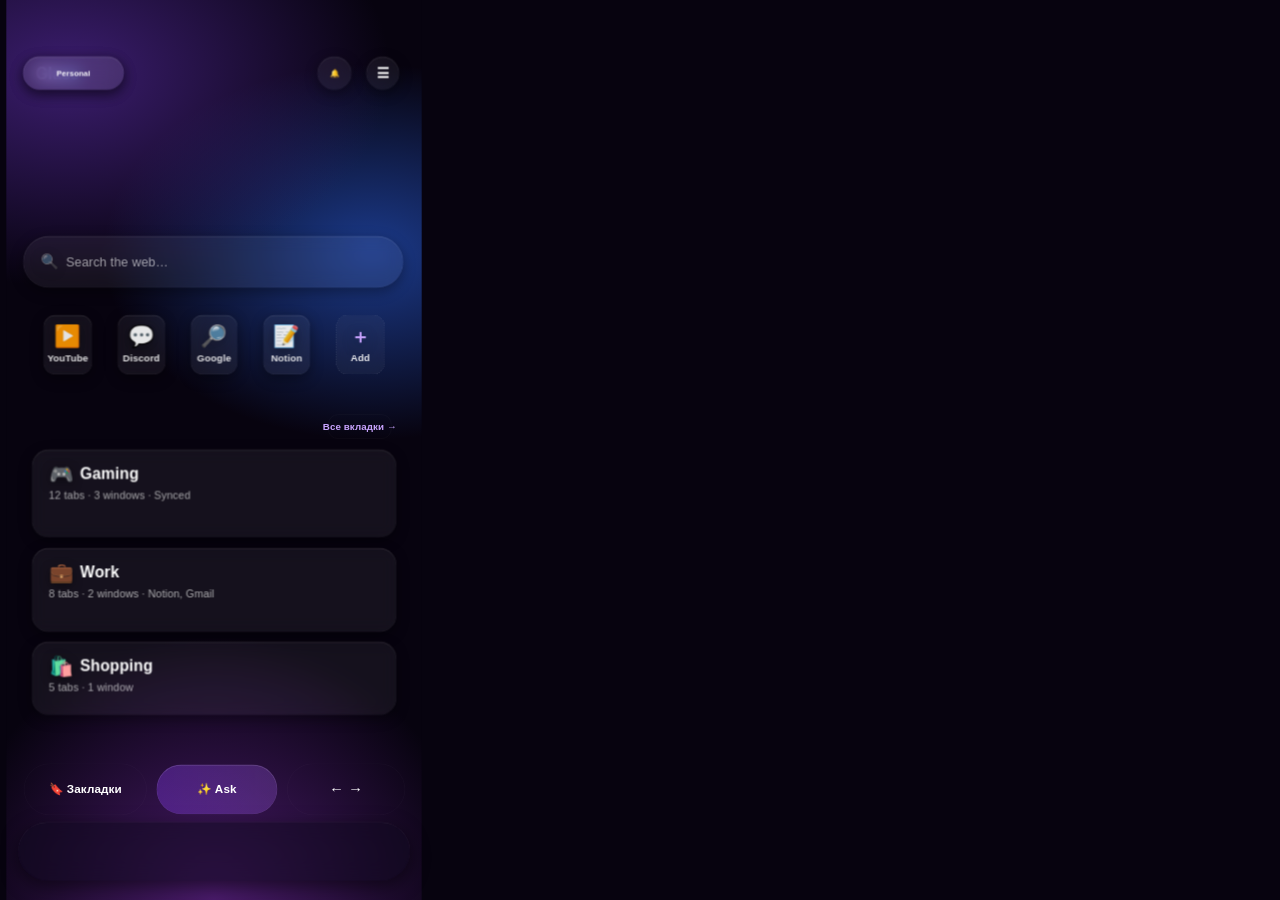
==== commit 447756d5: "Rebuild GLASS home and themes from supplied reference" ====
--- a/index.html
+++ b/index.html
@@ -1,80 +1,71 @@
-<!doctype html>
-<html lang="en">
+<!DOCTYPE html>
+<html lang="ru">
 <head>
-<meta charset="UTF-8">
+<meta charset="utf-8">
 <meta name="viewport" content="width=device-width, initial-scale=1, viewport-fit=cover">
-<meta name="theme-color" content="#08070f">
-<meta name="description" content="GLASS — Browse differently.">
-<link rel="manifest" href="./manifest.webmanifest">
-<link rel="stylesheet" href="./styles.css?v=cdecd5f">
-<title>GLASS — Browse differently.</title>
+<meta name="theme-color" content="#07030f">
+<meta name="description" content="Glass — Browse differently.">
+<title>Glass — Browse differently.</title>
+<style>
+:root{color-scheme:dark;--accent:#a879ff;--bg:#07030f;--glass:rgba(255,255,255,.06);--line:rgba(255,255,255,.14);--blur:16px;--opacity:.06;--motion:1}
+*{box-sizing:border-box}html,body{margin:0;min-height:100%;background:var(--bg);color:#fff;font-family:-apple-system,BlinkMacSystemFont,"Segoe UI",Roboto,Inter,sans-serif;-webkit-font-smoothing:antialiased}body{overflow-x:hidden}button{font:inherit;color:inherit;cursor:pointer;-webkit-tap-highlight-color:transparent}#w{width:100%;min-height:100dvh;overflow:hidden;position:relative}#st{width:852px;height:1846px;position:absolute;left:50%;top:0;transform-origin:top center;margin-left:-426px}.s{position:absolute;inset:0;display:none}.s.on{display:block}.s:before{content:"";position:absolute;inset:0;z-index:0;background:radial-gradient(1200px 800px at 15% 8%,#3b1d6e 0%,transparent 55%),radial-gradient(1000px 700px at 88% 28%,#1b3a8a 0%,transparent 55%),radial-gradient(900px 900px at 50% 100%,#4a1b6b 0%,transparent 60%),#07030f}
+.h{position:absolute;display:flex;align-items:center;justify-content:center;gap:10px;border:1px solid rgba(255,255,255,.05);margin:0;padding:0 22px;background:var(--glass);backdrop-filter:blur(var(--blur));-webkit-backdrop-filter:blur(var(--blur));box-shadow:inset 0 1px 0 rgba(255,255,255,.14),0 8px 28px rgba(0,0,0,.38);color:#fff;border-radius:var(--r,28px);font-weight:600;letter-spacing:.2px;transition:transform calc(.16s * var(--motion)),background .16s,box-shadow .16s;outline:0;z-index:1;text-align:left;white-space:nowrap}.h:hover{background:rgba(190,140,255,.14)}.h:active{transform:scale(.985);box-shadow:0 0 24px rgba(160,100,255,.6)}.h:focus-visible{box-shadow:0 0 0 3px #c9a4ff}.ghost{background:transparent;box-shadow:none;backdrop-filter:none}.card{flex-direction:column;align-items:flex-start;justify-content:flex-start;gap:8px;padding:26px 34px}.row1{display:flex;align-items:center;gap:14px;font-size:32px;font-weight:700}.emoji{font-size:40px;filter:drop-shadow(0 4px 10px #0006)}.sub{font-size:22px;font-weight:500;color:#ffffffa8;white-space:normal}.app{flex-direction:column;justify-content:center;gap:12px;padding:0;font-size:20px;font-weight:600;color:#ffffffe6}.ic{font-size:44px;line-height:1;filter:drop-shadow(0 6px 14px #0006)}.add{background:#ffffff0a;border:1.5px dashed #ffffff38;box-shadow:none}.add .ic{font-size:40px;color:#c9a4ff}.search{justify-content:flex-start;padding:0 34px;gap:16px;font-weight:500;color:#ffffff99;font-size:26px}.search .ic{font-size:30px;opacity:.8}.logo{position:absolute;left:34px;top:116px;width:207px;height:68px;display:flex;align-items:center;padding:0 26px;font-size:32px;font-weight:800;letter-spacing:.5px;z-index:1;border-radius:34px;background:var(--glass);backdrop-filter:blur(var(--blur));box-shadow:inset 0 1px 0 #ffffff24,0 8px 28px #0006}.logo span{background:linear-gradient(90deg,#c9a4ff,#7fb0ff);-webkit-background-clip:text;background-clip:text;color:transparent}.bar{position:absolute;left:24px;right:24px;bottom:40px;height:120px;border-radius:60px;background:#120a208c;backdrop-filter:blur(22px);box-shadow:inset 0 1px 0 #ffffff1f,0 12px 40px #0008;z-index:0}
+.title{position:absolute;left:44px;top:210px;font-size:44px;font-weight:800;letter-spacing:.3px;z-index:1}.title small{display:block;margin-top:10px;font-size:22px;font-weight:500;color:#ffffff8c;letter-spacing:.2px}.mock{position:absolute;left:42px;top:336px;width:374px;height:241px;border-radius:24px;overflow:hidden;z-index:0;box-shadow:0 20px 50px #0008}.mock:before{content:"";position:absolute;inset:0;background:linear-gradient(160deg,#1a0f30,#2b1750 60%,#3a1d6b)}.bar-top{position:absolute;left:0;top:0;right:0;height:34px;background:#ffffff14;display:flex;align-items:center;gap:8px;padding:0 14px}.bar-top i{width:10px;height:10px;border-radius:50%;background:#ffffff59}.win{position:absolute;left:24px;right:24px;top:58px;height:150px;border-radius:16px;background:linear-gradient(135deg,#8b3cf0,#c9a4ff);box-shadow:0 10px 30px #8b3cf073}.win:after{content:"";position:absolute;left:22px;right:22px;top:26px;height:12px;border-radius:6px;background:#ffffff8c}.win:before{content:"";position:absolute;left:22px;top:52px;width:150px;height:10px;border-radius:5px;background:#ffffff59}.bd{position:absolute;pointer-events:none;border:1.5px solid #beaae647;border-radius:26px;z-index:2}#sel{position:absolute;pointer-events:none;border:3px solid #b98cff;border-radius:26px;box-shadow:0 0 22px #9b5cff,inset 0 0 14px #9b5cff8c;transition:all .3s cubic-bezier(.3,.8,.3,1);z-index:3}#sel i{position:absolute;right:20px;top:14px;width:52px;height:52px;border-radius:50%;background:#8b3cf0;box-shadow:0 0 16px #8b3cf0;display:grid;place-items:center}#sel svg{width:28px;height:28px;fill:none;stroke:#fff;stroke-width:3.4;stroke-linecap:round;stroke-linejoin:round}
+.theme{flex-direction:column;justify-content:flex-end;align-items:flex-start;padding:22px 26px;font-size:26px;font-weight:700;gap:4px;overflow:hidden}.tag{font-size:18px;font-weight:500;opacity:.8;text-transform:uppercase;letter-spacing:1px}.t0{background:linear-gradient(135deg,#6a2de6,#b06bff)}.t1{background:linear-gradient(135deg,#1b6ef3,#22c8e6)}.t2{background:linear-gradient(135deg,#0f9d6b,#5be49b)}.t3{background:linear-gradient(135deg,#e0417a,#ff8fbf)}.row{justify-content:space-between;padding:0 30px;font-size:24px;font-weight:500}.val{color:#ffffff8c;font-weight:500;font-size:22px}#tg{position:absolute;left:708px;top:1557px;width:72px;height:40px;border-radius:20px;background:linear-gradient(90deg,#6a2de6,#8a3ff5);box-shadow:0 0 14px #8c46f580;transition:.25s;cursor:pointer;border:0;padding:0;z-index:1}#tg:after{content:"";position:absolute;top:5px;right:5px;width:30px;height:30px;border-radius:50%;background:#dcc8ff;transition:.25s}#tg.off{background:#6e5a968c;box-shadow:none}#tg.off:after{right:37px;background:#bfb4d8}.apply{position:absolute;left:38px;top:1654px;width:776px;height:94px;border-radius:47px;border:0;cursor:pointer;font-weight:800;font-size:30px;letter-spacing:.4px;color:#fff;background:linear-gradient(90deg,#6a2de6,#8a3ff5 55%,#b06bff);box-shadow:0 18px 44px #783cf08c,inset 0 1px 0 #ffffff40;transition:.2s;z-index:1}.apply:active{transform:scale(.99)}
+@media(prefers-reduced-motion:reduce){:root{--motion:0}*{scroll-behavior:auto!important;transition:none!important}}
+</style>
 </head>
-<body class="reference-home">
-<div id="appFrame" class="phone-frame">
-<div class="liquid-scene" aria-hidden="true">
-  <div class="liquid-halo halo-one"></div><div class="liquid-halo halo-two"></div>
-  <svg class="liquid-ribbons" viewBox="0 0 1440 1100" preserveAspectRatio="xMidYMid slice" aria-hidden="true">
-    <defs>
-      <linearGradient id="ribbonA" x1="0" y1="0" x2="1" y2="1"><stop offset="0" stop-color="#e6d8ff" stop-opacity=".03"/><stop offset=".38" stop-color="#a879ff" stop-opacity=".34"/><stop offset=".7" stop-color="#7041cf" stop-opacity=".16"/><stop offset="1" stop-color="#f2eaff" stop-opacity=".08"/></linearGradient>
-      <linearGradient id="ribbonB" x1="0" y1="1" x2="1" y2="0"><stop offset="0" stop-color="#31145f" stop-opacity=".1"/><stop offset=".52" stop-color="#9c6bff" stop-opacity=".28"/><stop offset="1" stop-color="#f3eaff" stop-opacity=".1"/></linearGradient>
-      <filter id="soft"><feGaussianBlur stdDeviation="19"/></filter>
-    </defs>
-    <path d="M-180 690 C80 390 240 300 475 420 S830 790 1070 610 S1360 230 1610 340" fill="none" stroke="url(#ribbonA)" stroke-width="150" filter="url(#soft)"/>
-    <path d="M-190 760 C70 460 255 345 490 460 S840 830 1080 655 S1380 285 1630 400" fill="none" stroke="url(#ribbonA)" stroke-width="82"/>
-    <path d="M-150 830 C100 530 270 420 500 525 S850 880 1100 720 S1400 365 1600 470" fill="none" stroke="#c5a3ff" stroke-opacity=".22" stroke-width="2"/>
-    <path d="M-140 590 C100 330 260 230 475 340 S820 680 1050 520 S1350 170 1610 275" fill="none" stroke="url(#ribbonB)" stroke-width="105"/>
-    <path d="M-150 590 C100 330 260 230 475 340 S820 680 1050 520 S1350 170 1610 275" fill="none" stroke="#e5d5ff" stroke-opacity=".19" stroke-width="1.5"/>
-  </svg>
-</div>
-<main class="app-shell glass-home reference-shell">
-  <header class="topbar reference-topbar">
-    <button class="space-switch glass" id="spaceButton"><span class="space-dot"></span><span>Personal</span><span class="chevron">⌄</span></button>
-    <div class="top-actions">
-      <button class="icon-button glass" id="voiceButton" aria-label="Sound and voice">≋</button>
-      <button class="icon-button glass" id="menuButton" aria-label="Open menu">•••</button>
-    </div>
-  </header>
-  <section class="hero reference-hero">
-    <div class="brand-lockup"><h1>GLASS</h1><p class="tagline">Browse differently.</p></div>
-    <form class="search glass reference-search" id="searchForm">
-      <span class="search-icon">⌕</span>
-      <input id="searchInput" type="search" autocomplete="off" placeholder="Search the web or ask anything..." aria-label="Search the web or ask anything">
-      <button type="button" id="searchVoice" aria-label="Voice search">⌁</button>
-      <button class="search-submit" type="submit" aria-label="Search">✳</button>
-    </form>
-    <div class="quick-links reference-shortcuts" id="quickLinks">
-      <a class="quick-link" href="https://youtube.com"><span class="quick-icon youtube">▶</span><span>YouTube</span></a>
-      <a class="quick-link" href="https://discord.com"><span class="quick-icon discord">◉</span><span>Discord</span></a>
-      <a class="quick-link" href="https://google.com"><span class="quick-icon google">G</span><span>Google</span></a>
-      <a class="quick-link" href="https://notion.so"><span class="quick-icon notion">N</span><span>Notion</span></a>
-      <button class="quick-link add-link" id="addShortcut"><span class="quick-icon">＋</span><span>Add</span></button>
-    </div>
-  </section>
-  <section class="tabs-home reference-tabs">
-    <div class="section-heading">
-      <div><p class="eyebrow">YOUR WORKSPACE</p><h2>Tabs</h2></div>
-      <button class="text-button" id="manageSpaces">View all <span>→</span></button>
-    </div>
-    <div class="home-tab-groups">
-      <button class="space-card gaming" data-space="Gaming"><span class="card-top"><span class="card-icon">⌘</span><span class="card-arrow">↗</span></span><strong>Gaming</strong><span class="card-meta">Games & entertainment</span><span class="mini-tabs"><i></i><i></i><i></i><i></i></span><span class="card-count">05</span><span class="card-orb"></span></button>
-      <button class="space-card work" data-space="Work"><span class="card-top"><span class="card-icon">▤</span><span class="card-arrow">↗</span></span><strong>Work</strong><span class="card-meta">Projects & productivity</span><span class="mini-tabs"><i></i><i></i><i></i></span><span class="card-count">04</span><span class="card-orb"></span></button>
-      <button class="space-card shopping" data-space="Shopping"><span class="card-top"><span class="card-icon">◇</span><span class="card-arrow">↗</span></span><strong>Shopping</strong><span class="card-meta">Things on your wishlist</span><span class="mini-tabs"><i></i><i></i></span><span class="card-count">03</span><span class="card-orb"></span></button>
-    </div>
-  </section>
-  <section class="recent-block reference-recent">
-    <div class="section-heading"><div><p class="eyebrow">PICK UP WHERE YOU LEFT OFF</p><h2>Recently closed</h2></div><button class="text-button" id="clearRecent">Clear</button></div>
-    <div class="empty-state glass" id="recentList"><span class="empty-symbol">◷</span><span>Recently closed tabs will appear here</span></div>
-  </section>
-</main>
-<nav class="bottom-dock reference-dock">
-  <div class="dock-group glass">
-    <button class="dock-button" id="bookmarksButton" aria-label="Bookmarks"><span>☆</span><small>Saved</small></button>
-    <button class="dock-button" id="historyButton" aria-label="History"><span>◷</span><small>History</small></button>
-  </div>
-  <button class="ask-button glass" id="askButton"><span class="ask-spark">✳</span><span>Ask</span></button>
-  <div class="dock-group glass nav-group"><button class="nav-button" id="backButton" aria-label="Back">‹</button><button class="nav-button" id="forwardButton" aria-label="Forward">›</button></div>
-</nav>
-<dialog id="appDialog" class="app-dialog glass"><button class="dialog-close" id="closeDialog">×</button><div id="dialogContent"></div></dialog>
-</div>
-<script src="./app.js?v=cdecd5f"></script>
-</body></html>+<body><div id="w"><div id="st">
+<section class="s on" id="home">
+<div class="logo"><span>Glass</span></div>
+<button class="h" style="left:34px;top:116px;width:207px;height:68px;--r:34px" aria-label="Personal">Personal</button>
+<button class="h" style="left:638px;top:116px;width:70px;height:68px;--r:34px" aria-label="Звук">🔔</button>
+<button class="h" style="left:738px;top:116px;width:68px;height:68px;--r:34px;font-size:28px" onclick="go('themes')" aria-label="Меню">☰</button>
+<button class="h search" style="left:34px;top:484px;width:780px;height:106px;--r:53px" aria-label="Поиск"><span class="ic">🔍</span><span>Search the web…</span></button>
+<button class="h app" style="left:76px;top:646px;width:100px;height:122px;--r:24px"><span class="ic">▶️</span>YouTube</button>
+<button class="h app" style="left:228px;top:646px;width:98px;height:122px;--r:24px"><span class="ic">💬</span>Discord</button>
+<button class="h app" style="left:378px;top:646px;width:96px;height:122px;--r:24px"><span class="ic">🔎</span>Google</button>
+<button class="h app" style="left:527px;top:646px;width:96px;height:122px;--r:24px"><span class="ic">📝</span>Notion</button>
+<button class="h app add" style="left:676px;top:646px;width:100px;height:122px;--r:24px"><span class="ic">＋</span>Add</button>
+<button class="h ghost" style="left:660px;top:850px;width:130px;height:50px;--r:20px;font-size:20px;color:#c9a4ff" onclick="go('themes')">Все вкладки →</button>
+<button class="h card" style="left:52px;top:922px;width:748px;height:180px;--r:34px"><div class="row1"><span class="emoji">🎮</span>Gaming</div><div class="sub">12 tabs · 3 windows · Synced</div></button>
+<button class="h card" style="left:52px;top:1124px;width:748px;height:172px;--r:34px"><div class="row1"><span class="emoji">💼</span>Work</div><div class="sub">8 tabs · 2 windows · Notion, Gmail</div></button>
+<button class="h card" style="left:52px;top:1316px;width:748px;height:150px;--r:34px"><div class="row1"><span class="emoji">🛍️</span>Shopping</div><div class="sub">5 tabs · 1 window</div></button>
+<div class="bar"></div>
+<button class="h ghost" style="left:36px;top:1566px;width:252px;height:106px;--r:53px;font-size:24px">🔖 Закладки</button>
+<button class="h ghost" style="left:308px;top:1568px;width:248px;height:102px;--r:51px;font-size:24px;background:linear-gradient(90deg,#8a3ff559,#b06bff40);box-shadow:inset 0 1px 0 #ffffff2e">✨ Ask</button>
+<button class="h ghost" style="left:576px;top:1566px;width:242px;height:106px;--r:53px;font-size:30px">← →</button>
+</section>
+<section class="s" id="themes">
+<button class="h" style="left:36px;top:104px;width:86px;height:74px;--r:37px;font-size:32px" onclick="go('home')" aria-label="Назад">←</button>
+<button class="h" style="left:730px;top:104px;width:86px;height:74px;--r:37px;font-size:28px" aria-label="Меню">⋯</button>
+<div class="title">Темы<small>Выбери настроение для Glass</small></div>
+<div class="mock"><div class="bar-top"><i></i><i></i><i></i></div><div class="win"></div></div>
+<div class="bd" style="left:42px;top:336px;width:374px;height:240px"></div><div id="sel"><i><svg viewBox="0 0 24 24"><path d="m5 12.5 4.5 4.5L19 7"/></svg></i></div>
+<button class="h theme t0" id="c0" style="left:42px;top:596px;width:373px;height:66px;--r:0;padding:14px 22px" onclick="pick(0)">Violet</button>
+<button class="h theme t1" id="c1" style="left:439px;top:335px;width:372px;height:326px" onclick="pick(1)"><span class="tag">Theme</span>Ocean</button>
+<button class="h theme t2" id="c2" style="left:42px;top:691px;width:373px;height:306px" onclick="pick(2)"><span class="tag">Theme</span>Emerald</button>
+<button class="h theme t3" id="c3" style="left:439px;top:691px;width:372px;height:306px" onclick="pick(3)"><span class="tag">Theme</span>Rose</button>
+<button class="h row" style="left:42px;top:1135px;width:770px;height:72px;--r:24px">Тёмная тема<span class="val">Вкл</span></button>
+<button class="h row" style="left:42px;top:1207px;width:770px;height:72px;--r:0">Автоматически<span class="val">По системе</span></button>
+<button class="h row" style="left:42px;top:1279px;width:770px;height:72px;--r:0">Стекло<span class="val">Матовое</span></button>
+<button class="h row" style="left:42px;top:1351px;width:770px;height:66px;--r:0">Прозрачность<span class="val" id="opacityValue">72%</span></button>
+<button class="h row" style="left:42px;top:1417px;width:770px;height:66px;--r:0">Размытие<span class="val" id="blurValue">16 px</span></button>
+<button class="h row" style="left:42px;top:1483px;width:770px;height:62px;--r:0">Звуки интерфейса<span class="val">Мягкие</span></button>
+<button id="tg" aria-label="Анимации" onclick="toggleMotion()"></button>
+<button class="apply" onclick="applyTheme()">Применить</button>
+</section></div></div>
+<script>
+const W=document.getElementById('w'),S=document.getElementById('st');
+const rects=[[42,335,373,242],[440,336,370,238],[44,690,370,222],[440,690,370,222]];
+const palettes=[['#6a2de6','#b06bff'],['#1b6ef3','#22c8e6'],['#0f9d6b','#5be49b'],['#e0417a','#ff8fbf']];
+let selected=0,motion=true,opacity=72,blur=16;
+function fit(){const k=innerWidth<innerHeight?innerWidth/852:Math.min(innerWidth/852,innerHeight/1846);S.style.transform='translateX(-50%) scale('+k+')';W.style.height=(1846*k)+'px'}
+function pick(i){selected=i;const r=rects[i],e=document.getElementById('sel');e.style.cssText='left:'+(r[0]-2)+'px;top:'+(r[1]-2)+'px;width:'+(r[2]+4)+'px;height:'+(r[3]+4)+'px'}
+function go(id){['home','themes'].forEach(x=>document.getElementById(x).classList.toggle('on',x===id));window.scrollTo(0,0);try{history.replaceState(null,'','#'+id)}catch(e){}}
+function toggleMotion(){motion=!motion;document.getElementById('tg').classList.toggle('off',!motion);document.documentElement.style.setProperty('--motion',motion?1:0)}
+function applyTheme(){const p=palettes[selected];document.documentElement.style.setProperty('--accent',p[0]);document.documentElement.style.setProperty('--glass','rgba(255,255,255,'+(opacity/100)+')');document.documentElement.style.setProperty('--blur',blur+'px');try{localStorage.setItem('glass-reference-theme',JSON.stringify({selected,opacity,blur,motion}))}catch(e){}go('home')}
+addEventListener('resize',fit);fit();pick(0);
+try{const saved=JSON.parse(localStorage.getItem('glass-reference-theme')||'null');if(saved){selected=saved.selected??0;opacity=saved.opacity??72;blur=saved.blur??16;motion=saved.motion??true;pick(selected);toggleMotion();if(!motion)toggleMotion();}}catch(e){}
+if(location.hash==='#themes')go('themes');
+</script></body></html>
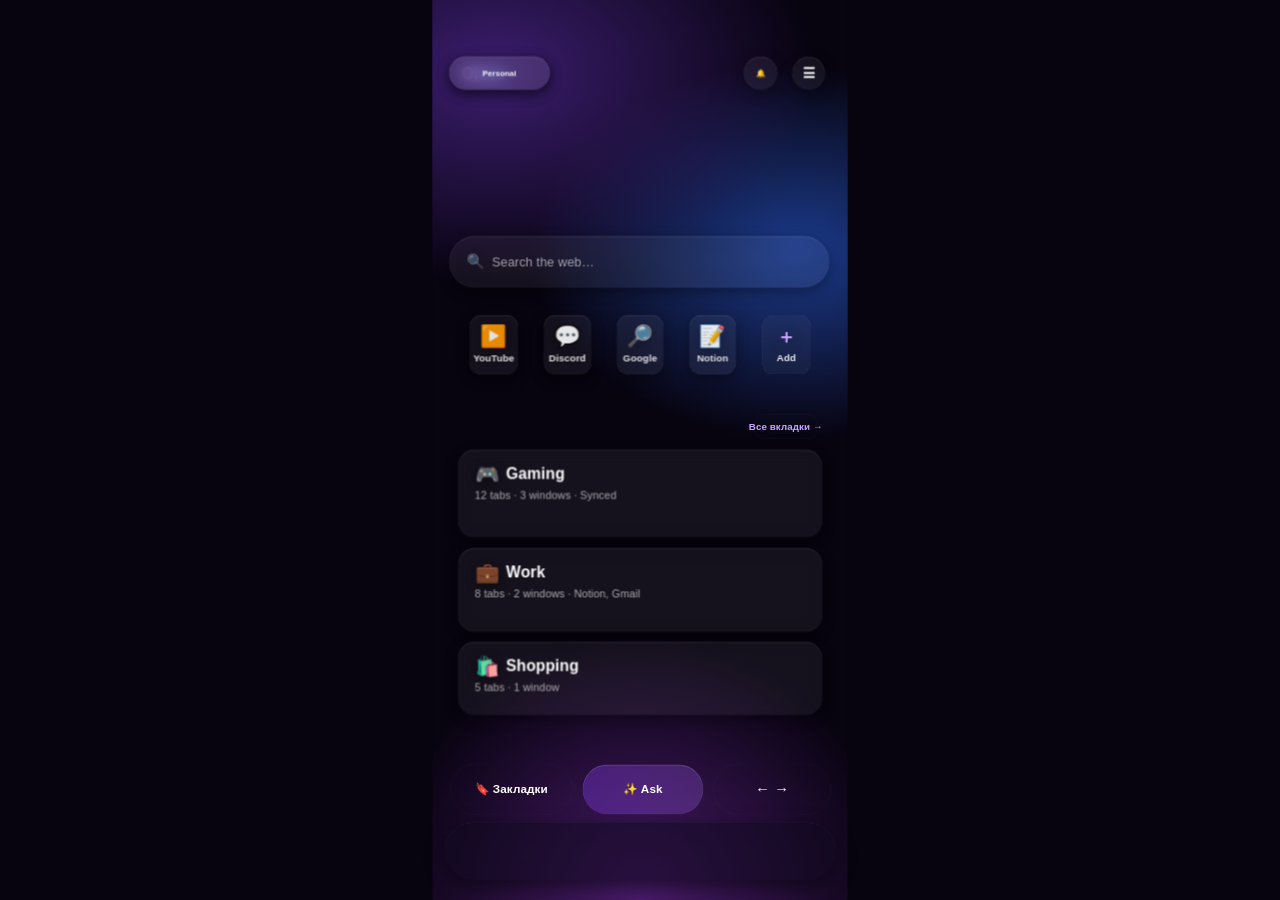
==== commit 5e4064fa: "Fix mobile layout positioning" ====
--- a/index.html
+++ b/index.html
@@ -60,7 +60,7 @@
 const rects=[[42,335,373,242],[440,336,370,238],[44,690,370,222],[440,690,370,222]];
 const palettes=[['#6a2de6','#b06bff'],['#1b6ef3','#22c8e6'],['#0f9d6b','#5be49b'],['#e0417a','#ff8fbf']];
 let selected=0,motion=true,opacity=72,blur=16;
-function fit(){const k=innerWidth<innerHeight?innerWidth/852:Math.min(innerWidth/852,innerHeight/1846);S.style.transform='translateX(-50%) scale('+k+')';W.style.height=(1846*k)+'px'}
+function fit(){const k=innerWidth<innerHeight?innerWidth/852:Math.min(innerWidth/852,innerHeight/1846);S.style.transform='scale('+k+')';W.style.height=(1846*k)+'px'}
 function pick(i){selected=i;const r=rects[i],e=document.getElementById('sel');e.style.cssText='left:'+(r[0]-2)+'px;top:'+(r[1]-2)+'px;width:'+(r[2]+4)+'px;height:'+(r[3]+4)+'px'}
 function go(id){['home','themes'].forEach(x=>document.getElementById(x).classList.toggle('on',x===id));window.scrollTo(0,0);try{history.replaceState(null,'','#'+id)}catch(e){}}
 function toggleMotion(){motion=!motion;document.getElementById('tg').classList.toggle('off',!motion);document.documentElement.style.setProperty('--motion',motion?1:0)}
